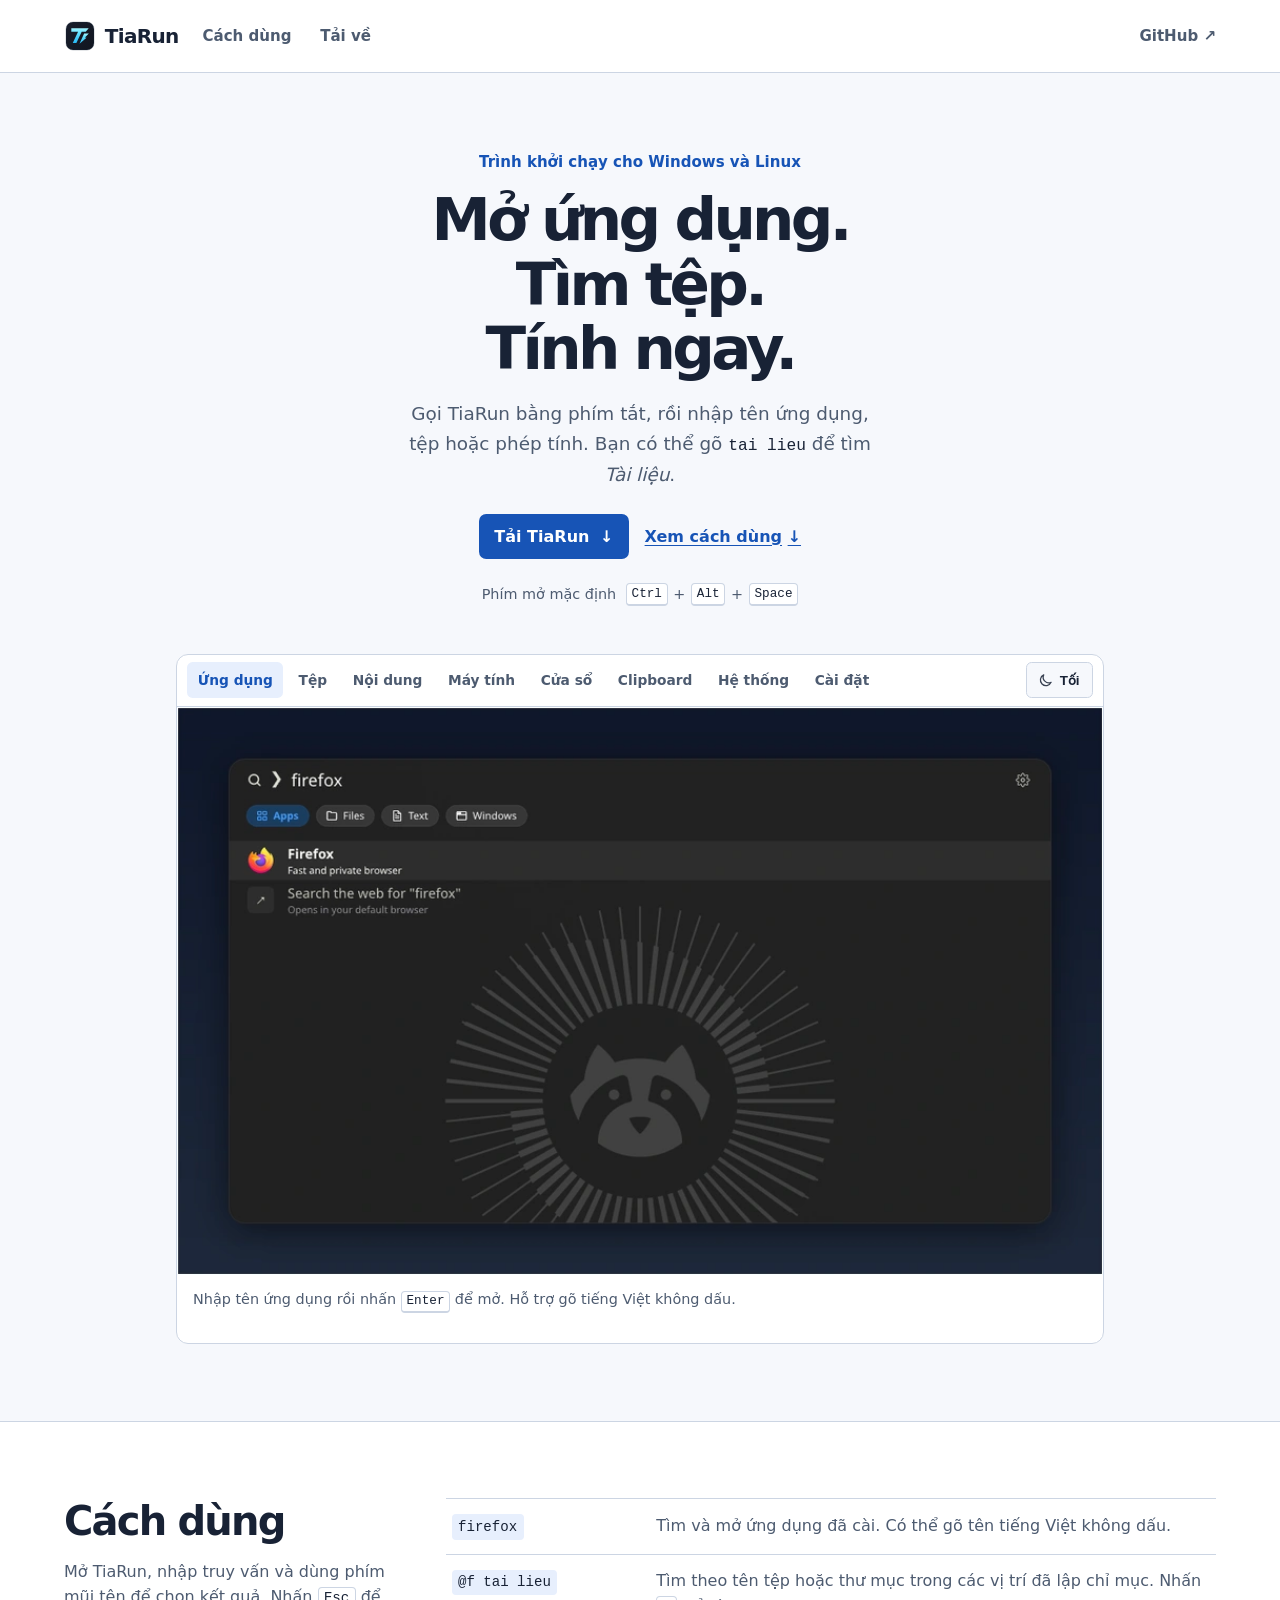
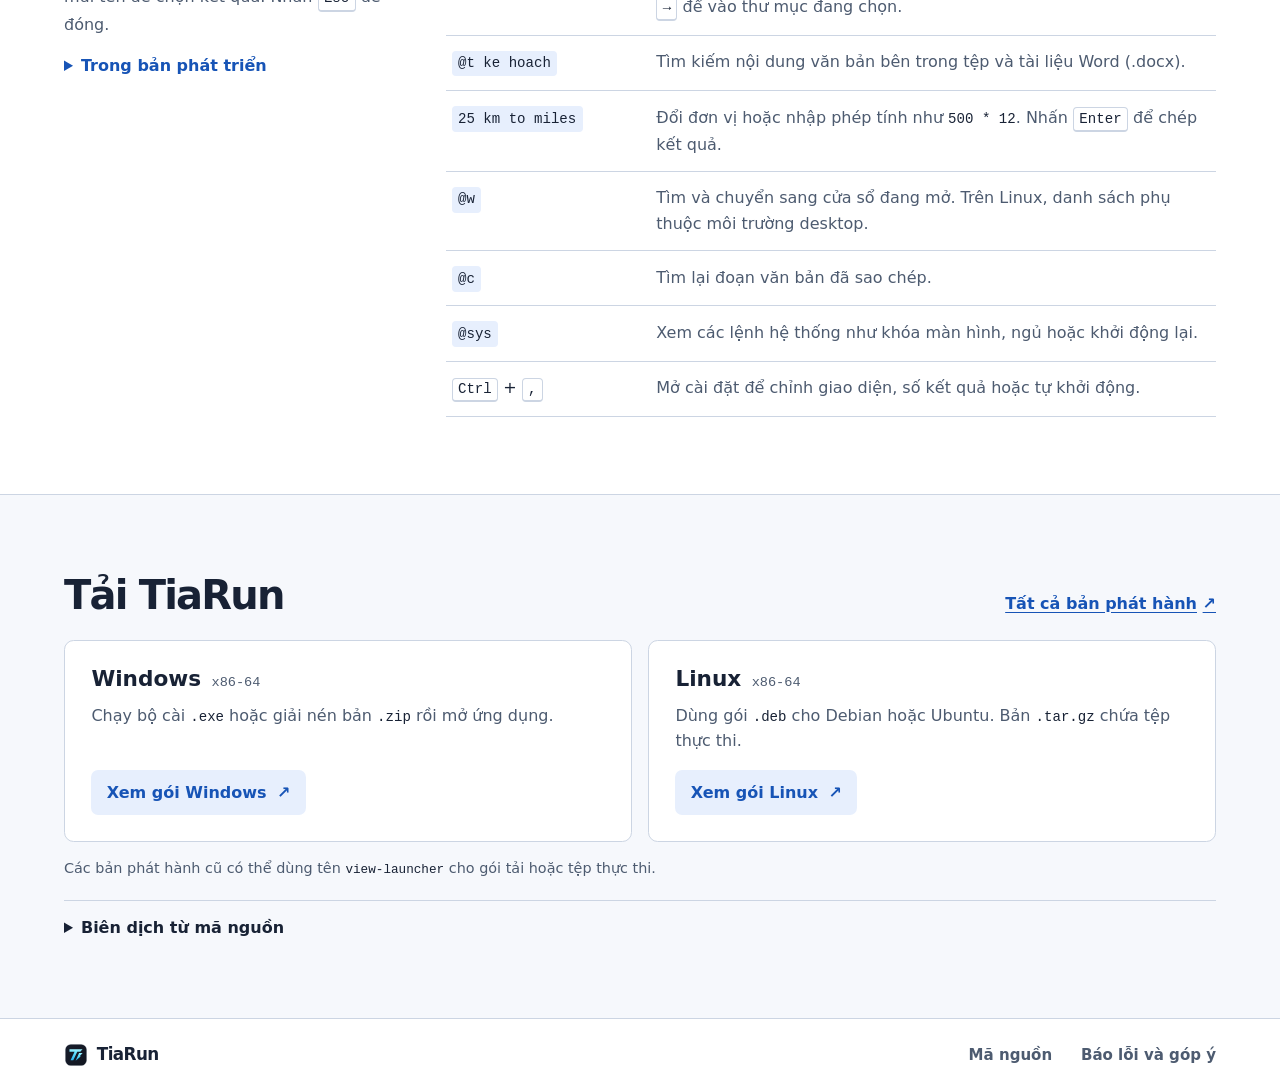
==== index.html @ d3d7af94 "style(website): center hero layout, render light screenshots on dark background, use svg theme icons" ====
<!doctype html>
<html lang="vi">
<head>
  <meta charset="utf-8">
  <meta name="viewport" content="width=device-width, initial-scale=1">
  <title>TiaRun — Trình khởi chạy cho Windows và Linux</title>
  <meta name="description" content="Mở ứng dụng, tìm tệp bằng tiếng Việt không dấu và tính toán ngay trên thanh tìm kiếm của TiaRun. Tải cho Windows hoặc Linux.">
  <meta name="theme-color" content="#f6f8fc" media="(prefers-color-scheme: light)">
  <meta name="theme-color" content="#101721" media="(prefers-color-scheme: dark)">
  <link rel="canonical" href="https://tiarun.vercel.app/">
  <meta property="og:type" content="website">
  <meta property="og:locale" content="vi_VN">
  <meta property="og:url" content="https://tiarun.vercel.app/">
  <meta property="og:title" content="TiaRun — Trình khởi chạy cho Windows và Linux">
  <meta property="og:description" content="Mở ứng dụng, tìm tệp và tính toán từ cùng một thanh tìm kiếm.">
  <meta property="og:image" content="https://tiarun.vercel.app/assets/og-image.png">
  <meta property="og:image:alt" content="Biểu trưng TiaRun">
  <link rel="icon" type="image/svg+xml" href="assets/favicon.svg">
  <link rel="stylesheet" href="style.css?v=1.0.7">
  <script src="app.js?v=1.0.7" defer></script>
</head>
<body id="top">
  <a class="skip-link" href="#main">Đến nội dung chính</a>
  <header class="site-header">
    <div class="container header-inner">
      <a class="brand" href="#top"><img src="assets/logo.svg" alt="" width="32" height="32">TiaRun</a>
      <nav aria-label="Điều hướng chính">
        <a href="#usage">Cách dùng</a>
        <a href="#download">Tải về</a>
      </nav>
      <a class="repo-link" href="https://github.com/hieunx1024/tiarun">GitHub <span aria-hidden="true">↗</span></a>
    </div>
  </header>

  <main id="main">
    <section class="hero container" aria-labelledby="headline">
      <div class="intro">
        <p class="platforms">Trình khởi chạy cho Windows và Linux</p>
        <h1 id="headline">Mở ứng dụng.<br>Tìm tệp.<br>Tính ngay.</h1>
        <p class="lede">Gọi TiaRun bằng phím tắt, rồi nhập tên ứng dụng, tệp hoặc phép tính. Bạn có thể gõ <code>tai lieu</code> để tìm <em>Tài liệu</em>.</p>
        <div class="hero-actions">
          <a class="button primary" href="#download">Tải TiaRun <span aria-hidden="true">↓</span></a>
          <a class="text-link" href="#usage">Xem cách dùng <span aria-hidden="true">↓</span></a>
        </div>
        <div class="shortcut">
          <span>Phím mở mặc định</span>
          <span class="keys"><kbd>Ctrl</kbd><span>+</span><kbd>Alt</kbd><span>+</span><kbd>Space</kbd></span>
        </div>
      </div>

      <fieldset class="gallery" id="gallery" data-theme="dark">
        <legend class="visually-hidden">Ảnh giao diện TiaRun</legend>
        <input class="visually-hidden" type="radio" name="example" id="example-apps" checked>
        <input class="visually-hidden" type="radio" name="example" id="example-files">
        <input class="visually-hidden" type="radio" name="example" id="example-text">
        <input class="visually-hidden" type="radio" name="example" id="example-calc">
        <input class="visually-hidden" type="radio" name="example" id="example-windows">
        <input class="visually-hidden" type="radio" name="example" id="example-clipboard">
        <input class="visually-hidden" type="radio" name="example" id="example-system">
        <input class="visually-hidden" type="radio" name="example" id="example-settings">
        <div class="gallery-controls">
          <div class="gallery-tabs">
            <label for="example-apps">Ứng dụng</label>
            <label for="example-files">Tệp</label>
            <label for="example-text">Nội dung</label>
            <label for="example-calc">Máy tính</label>
            <label for="example-windows">Cửa sổ</label>
            <label for="example-clipboard">Clipboard</label>
            <label for="example-system">Hệ thống</label>
            <label for="example-settings">Cài đặt</label>
          </div>
          <button type="button" class="theme-switch-btn" id="theme-switch-btn" title="Chuyển chế độ xem: Tối / Sáng" aria-label="Chuyển chế độ xem ảnh: Tối hoặc Sáng">
            <span class="theme-label-dark">
              <svg viewBox="0 0 20 20" width="14" height="14" fill="none" stroke="currentColor" stroke-width="1.8" stroke-linecap="round" stroke-linejoin="round" aria-hidden="true"><path d="M17.293 13.293A8 8 0 016.707 2.707a8.001 8.001 0 1010.586 10.586z"/></svg>
              <span>Tối</span>
            </span>
            <span class="theme-label-light">
              <svg viewBox="0 0 20 20" width="14" height="14" fill="none" stroke="currentColor" stroke-width="1.8" stroke-linecap="round" stroke-linejoin="round" aria-hidden="true"><circle cx="10" cy="10" r="3.5"/><path d="M10 2v2M10 16v2M2 10h2M16 10h2M4.34 4.34l1.42 1.42M14.24 14.24l1.42 1.42M4.34 15.66l1.42-1.42M14.24 5.76l1.42-1.42"/></svg>
              <span>Sáng</span>
            </span>
          </button>
        </div>
        <figure class="example apps">
          <img class="img-dark" src="assets/demo-apps-dark.webp?v=1.0.6" width="880" height="540" alt="TiaRun tìm kiếm ứng dụng (Dark Mode)">
          <img class="img-light" src="assets/demo-apps-light.webp?v=1.0.6" width="880" height="540" alt="TiaRun tìm kiếm ứng dụng (Light Mode)">
          <figcaption>Nhập tên ứng dụng rồi nhấn <kbd>Enter</kbd> để mở. Hỗ trợ gõ tiếng Việt không dấu.</figcaption>
        </figure>
        <figure class="example files">
          <img class="img-dark" src="assets/demo-files-dark.webp?v=1.0.6" width="880" height="540" alt="TiaRun tìm kiếm tệp và thư mục (Dark Mode)">
          <img class="img-light" src="assets/demo-files-light.webp?v=1.0.6" width="880" height="540" alt="TiaRun tìm kiếm tệp và thư mục (Light Mode)">
          <figcaption>Tìm kiếm tệp và thư mục bằng <code>@f</code> kèm bảng xem trước (preview) nội dung chi tiết bên phải.</figcaption>
        </figure>
        <figure class="example text">
          <img class="img-dark" src="assets/demo-text-dark.webp?v=1.0.6" width="880" height="540" alt="TiaRun tìm nội dung bên trong tệp (Dark Mode)">
          <img class="img-light" src="assets/demo-text-light.webp?v=1.0.6" width="880" height="540" alt="TiaRun tìm nội dung bên trong tệp (Light Mode)">
          <figcaption>Tìm kiếm chuỗi trực tiếp bên trong các tệp văn bản và tài liệu với tiền tố <code>@t</code>.</figcaption>
        </figure>
        <figure class="example calc">
          <img class="img-dark" src="assets/demo-calc-dark.webp?v=1.0.6" width="880" height="540" alt="TiaRun máy tính và quy đổi đơn vị (Dark Mode)">
          <img class="img-light" src="assets/demo-calc-light.webp?v=1.0.6" width="880" height="540" alt="TiaRun máy tính và quy đổi đơn vị (Light Mode)">
          <figcaption>Đổi đơn vị đo lường hoặc tính toán biểu thức (ví dụ <code>25 km to miles</code>, <code>500 * 12</code>). Nhấn <kbd>Enter</kbd> để chép kết quả.</figcaption>
        </figure>
        <figure class="example windows">
          <img class="img-dark" src="assets/demo-windows-dark.webp?v=1.0.6" width="880" height="540" alt="TiaRun chuyển cửa sổ (Dark Mode)">
          <img class="img-light" src="assets/demo-windows-light.webp?v=1.0.6" width="880" height="540" alt="TiaRun chuyển cửa sổ (Light Mode)">
          <figcaption>Dùng <code>@w</code> để tìm kiếm và chuyển đổi tức thì giữa các cửa sổ ứng dụng đang mở trên desktop.</figcaption>
        </figure>
        <figure class="example clipboard">
          <img class="img-dark" src="assets/demo-clipboard-dark.webp?v=1.0.6" width="880" height="540" alt="TiaRun lịch sử clipboard (Dark Mode)">
          <img class="img-light" src="assets/demo-clipboard-light.webp?v=1.0.6" width="880" height="540" alt="TiaRun lịch sử clipboard (Light Mode)">
          <figcaption>Dùng <code>@c</code> để duyệt lại lịch sử các đoạn văn bản đã sao chép và dán nhanh lại bất cứ lúc nào.</figcaption>
        </figure>
        <figure class="example system">
          <img class="img-dark" src="assets/demo-system-dark.webp?v=1.0.6" width="880" height="540" alt="TiaRun lệnh hệ thống (Dark Mode)">
          <img class="img-light" src="assets/demo-system-light.webp?v=1.0.6" width="880" height="540" alt="TiaRun lệnh hệ thống (Light Mode)">
          <figcaption>Dùng <code>@sys</code> để thao tác nhanh các lệnh hệ thống: Khóa màn hình, Ngủ (Sleep), Khởi động lại hoặc Tắt máy.</figcaption>
        </figure>
        <figure class="example settings">
          <img class="img-dark" src="assets/demo-settings-dark.webp?v=1.0.6" width="880" height="540" alt="TiaRun bảng cài đặt (Dark Mode)">
          <img class="img-light" src="assets/demo-settings-light.webp?v=1.0.6" width="880" height="540" alt="TiaRun bảng cài đặt (Light Mode)">
          <figcaption>Nhấn <kbd>Ctrl</kbd> + <kbd>,</kbd> để mở bảng tùy chỉnh: Kiểu dáng Liquid Glass/Classic, giao diện Sáng/Tối, độ trong suốt và tự khởi động.</figcaption>
        </figure>
      </fieldset>
    </section>

    <section class="section usage" id="usage">
      <div class="container section-grid">
        <div>
          <h2>Cách dùng</h2>
          <p>Mở TiaRun, nhập truy vấn và dùng phím mũi tên để chọn kết quả. Nhấn <kbd>Esc</kbd> để đóng.</p>
          <details class="development-note">
            <summary>Trong bản phát triển</summary>
            <p>Dùng <code>@t</code> để tìm chữ trong tệp văn bản và tài liệu <code>.docx</code>. Nhấn <kbd>Tab</kbd> để đổi chế độ tìm, hoặc <kbd>→</kbd> để vào thư mục đang chọn.</p>
          </details>
        </div>
        <dl class="commands">
          <div><dt><code>firefox</code></dt><dd>Tìm và mở ứng dụng đã cài. Có thể gõ tên tiếng Việt không dấu.</dd></div>
          <div><dt><code>@f tai lieu</code></dt><dd>Tìm theo tên tệp hoặc thư mục trong các vị trí đã lập chỉ mục. Nhấn <kbd>→</kbd> để vào thư mục đang chọn.</dd></div>
          <div><dt><code>@t ke hoach</code></dt><dd>Tìm kiếm nội dung văn bản bên trong tệp và tài liệu Word (.docx).</dd></div>
          <div><dt><code>25 km to miles</code></dt><dd>Đổi đơn vị hoặc nhập phép tính như <code>500 * 12</code>. Nhấn <kbd>Enter</kbd> để chép kết quả.</dd></div>
          <div><dt><code>@w</code></dt><dd>Tìm và chuyển sang cửa sổ đang mở. Trên Linux, danh sách phụ thuộc môi trường desktop.</dd></div>
          <div><dt><code>@c</code></dt><dd>Tìm lại đoạn văn bản đã sao chép.</dd></div>
          <div><dt><code>@sys</code></dt><dd>Xem các lệnh hệ thống như khóa màn hình, ngủ hoặc khởi động lại.</dd></div>
          <div><dt><kbd>Ctrl</kbd> + <kbd>,</kbd></dt><dd>Mở cài đặt để chỉnh giao diện, số kết quả hoặc tự khởi động.</dd></div>
        </dl>
      </div>
    </section>

    <section class="section" id="download">
      <div class="container">
        <div class="download-heading">
          <h2>Tải TiaRun</h2>
          <a class="text-link" href="https://github.com/hieunx1024/tiarun/releases">Tất cả bản phát hành <span aria-hidden="true">↗</span></a>
        </div>
        <div class="downloads">
          <article class="download-option">
            <h3>Windows <span>x86-64</span></h3>
            <p>Chạy bộ cài <code>.exe</code> hoặc giải nén bản <code>.zip</code> rồi mở ứng dụng.</p>
            <ul class="package-links">
              <li><a class="button secondary" data-package="exe" href="https://github.com/hieunx1024/tiarun/releases/latest">Xem gói Windows <span aria-hidden="true">↗</span></a></li>
              <li hidden><a class="text-link" data-package="zip" href="https://github.com/hieunx1024/tiarun/releases/latest">Tải bản portable (.zip) <span aria-hidden="true">↓</span></a></li>
            </ul>
          </article>
          <article class="download-option">
            <h3>Linux <span>x86-64</span></h3>
            <p>Dùng gói <code>.deb</code> cho Debian hoặc Ubuntu. Bản <code>.tar.gz</code> chứa tệp thực thi.</p>
            <ul class="package-links">
              <li><a class="button secondary" data-package="deb" href="https://github.com/hieunx1024/tiarun/releases/latest">Xem gói Linux <span aria-hidden="true">↗</span></a></li>
              <li hidden><a class="text-link" data-package="tar" href="https://github.com/hieunx1024/tiarun/releases/latest">Tải bản nén (.tar.gz) <span aria-hidden="true">↓</span></a></li>
            </ul>
          </article>
        </div>
        <p class="install-note">Các bản phát hành cũ có thể dùng tên <code>view-launcher</code> cho gói tải hoặc tệp thực thi.</p>
        <details class="build-guide">
          <summary>Biên dịch từ mã nguồn</summary>
          <p>Cần Rust, Cargo và các thư viện hệ thống theo hướng dẫn của dự án. Chạy <code>cargo build --release</code> trong thư mục mã nguồn đã tải.</p>
          <a class="text-link" href="https://github.com/hieunx1024/tiarun#installation">Xem hướng dẫn cài đặt <span aria-hidden="true">↗</span></a>
        </details>
      </div>
    </section>
  </main>

  <footer class="site-footer">
    <div class="container footer-inner">
      <div class="brand"><img src="assets/logo.svg" alt="" width="24" height="24">TiaRun</div>
      <nav aria-label="Liên kết dự án">
        <a href="https://github.com/hieunx1024/tiarun">Mã nguồn</a>
        <a href="https://github.com/hieunx1024/tiarun/issues">Báo lỗi và góp ý</a>
      </nav>
    </div>
  </footer>
</body>
</html>
---- style.css ----
:root {
  color-scheme: light dark;
  --page: #f6f8fc;
  --surface: #ffffff;
  --ink: #182235;
  --muted: #4d5b70;
  --line: #ccd5e3;
  --blue: #1754b6;
  --button: #1754b6;
  --button-hover: #123f88;
  --tint: #e7effd;
  --stage: #182537;
  font: 100%/1.6 system-ui, sans-serif;
  scroll-padding-top: 1rem;
}

@media (prefers-color-scheme: dark) {
  :root {
    --page: #101721;
    --surface: #171f2b;
    --ink: #eff4ff;
    --muted: #b1bfd3;
    --line: #3b4b64;
    --blue: #a3c6ff;
    --button: #215ab7;
    --button-hover: #2663c6;
    --tint: #223858;
  }
}

*, *::before, *::after { box-sizing: border-box; }
body { margin: 0; background: var(--page); color: var(--ink); }
a { color: var(--blue); text-underline-offset: .2em; }
a:hover { text-decoration-thickness: .14em; }
:focus-visible { outline: 2px solid var(--blue); outline-offset: 4px; }
img { display: block; max-width: 100%; height: auto; }
h1, h2, h3, p, figure, dl, dd { margin: 0; }
h1, h2, h3 { line-height: 1.15; }
h2 { font-size: clamp(1.8rem, 4vw, 2.5rem); letter-spacing: -.045em; }
p, dd { color: var(--muted); }
code, kbd { font-family: ui-monospace, monospace; font-size: .88em; color: var(--ink); }
kbd {
  display: inline-block;
  padding: .05em .38em;
  border: 1px solid var(--line);
  border-bottom-width: 2px;
  border-radius: 4px;
  background: var(--surface);
  line-height: 1.45;
}

.container { width: min(100% - 3rem, 72rem); margin-inline: auto; }
.visually-hidden, .skip-link:not(:focus) {
  position: absolute;
  width: 1px;
  height: 1px;
  padding: 0;
  overflow: hidden;
  clip-path: inset(50%);
  white-space: nowrap;
}
.skip-link { position: absolute; z-index: 1; top: .5rem; left: .5rem; padding: .5rem; background: var(--surface); }

.site-header, .site-footer { background: var(--surface); }
.site-header { border-bottom: 1px solid var(--line); }
.header-inner, .footer-inner { display: flex; align-items: center; gap: 1.5rem; min-height: 4.5rem; }
.brand {
  display: inline-flex;
  align-items: center;
  gap: .55rem;
  color: var(--ink);
  font-size: 1.25rem;
  font-weight: 750;
  letter-spacing: -.035em;
  text-decoration: none;
}
nav { display: flex; align-items: center; gap: clamp(.8rem, 3vw, 1.8rem); }
nav a, .repo-link { color: var(--muted); font-size: .94rem; font-weight: 600; text-decoration: none; }
nav a:hover, .repo-link:hover { color: var(--ink); text-decoration: underline; }
.repo-link { margin-left: auto; }

.hero {
  display: flex;
  flex-direction: column;
  align-items: center;
  gap: clamp(2rem, 4vw, 3rem);
  padding-block: clamp(3rem, 6vw, 5rem);
}
.intro {
  display: flex;
  flex-direction: column;
  align-items: center;
  text-align: center;
  max-width: 48rem;
}
.platforms { color: var(--blue); font-size: .94rem; font-weight: 700; margin-bottom: .9rem; }
h1 { font-size: clamp(2.4rem, 4.65vw, 4.25rem); line-height: 1.08; letter-spacing: -.062em; }
.lede { max-width: 42ch; font-size: clamp(1rem, 1.6vw, 1.15rem); margin-top: 1.15rem; }
.hero-actions, .shortcut, .keys { display: flex; align-items: center; justify-content: center; flex-wrap: wrap; }
.hero-actions { gap: 1rem; margin-top: 1.55rem; }
.button {
  display: inline-flex;
  align-items: center;
  gap: .65rem;
  min-height: 2.75rem;
  padding: .55rem .9rem;
  border: 1px solid transparent;
  border-radius: .45rem;
  font-weight: 700;
  text-decoration: none;
}
.primary { background: var(--button); color: white; }
.primary:hover { background: var(--button-hover); }
.secondary { background: var(--tint); color: var(--blue); }
.secondary:hover { border-color: var(--blue); }
.text-link { display: inline-flex; align-items: center; gap: .35rem; font-weight: 650; }
.shortcut { gap: .6rem; margin-top: 1.5rem; color: var(--muted); font-size: .9rem; }
.keys { gap: .35rem; }

.gallery {
  width: 100%;
  max-width: 58rem;
  margin-inline: auto;
  min-width: 0;
  margin: 0;
  padding: 0;
  overflow: hidden;
  border: 1px solid var(--line);
  border-radius: .75rem;
  background: var(--surface);
}
.gallery-controls {
  display: flex;
  flex-wrap: wrap;
  align-items: center;
  justify-content: space-between;
  gap: .4rem;
  padding: .45rem .65rem;
  border-bottom: 1px solid var(--line);
}
.gallery-tabs {
  display: flex;
  flex-wrap: wrap;
  align-items: center;
  gap: .3rem;
}
.gallery-tabs label {
  display: flex;
  align-items: center;
  min-height: 2.25rem;
  padding-inline: .65rem;
  border-radius: .35rem;
  color: var(--muted);
  cursor: pointer;
  font-size: .86rem;
  font-weight: 650;
  transition: all 0.15s ease;
}
.gallery-tabs label:hover { color: var(--ink); background: var(--page); }
#example-apps:checked ~ .gallery-controls [for="example-apps"],
#example-files:checked ~ .gallery-controls [for="example-files"],
#example-text:checked ~ .gallery-controls [for="example-text"],
#example-calc:checked ~ .gallery-controls [for="example-calc"],
#example-windows:checked ~ .gallery-controls [for="example-windows"],
#example-clipboard:checked ~ .gallery-controls [for="example-clipboard"],
#example-system:checked ~ .gallery-controls [for="example-system"],
#example-settings:checked ~ .gallery-controls [for="example-settings"] {
  color: var(--blue);
  background: var(--tint);
}
#example-apps:focus-visible ~ .gallery-controls [for="example-apps"],
#example-files:focus-visible ~ .gallery-controls [for="example-files"],
#example-text:focus-visible ~ .gallery-controls [for="example-text"],
#example-calc:focus-visible ~ .gallery-controls [for="example-calc"],
#example-windows:focus-visible ~ .gallery-controls [for="example-windows"],
#example-clipboard:focus-visible ~ .gallery-controls [for="example-clipboard"],
#example-system:focus-visible ~ .gallery-controls [for="example-system"],
#example-settings:focus-visible ~ .gallery-controls [for="example-settings"] {
  outline: 2px solid var(--blue);
  outline-offset: 1px;
}

.theme-switch-btn {
  display: inline-flex;
  align-items: center;
  justify-content: center;
  min-height: 2.25rem;
  padding: .35rem .75rem;
  margin-left: auto;
  border: 1px solid var(--line);
  border-radius: .35rem;
  background: var(--page);
  color: var(--ink);
  cursor: pointer;
  font-size: .84rem;
  font-weight: 650;
  transition: all 0.15s ease;
}
.theme-switch-btn:hover {
  border-color: var(--blue);
  background: var(--tint);
  color: var(--blue);
}
.theme-label-dark, .theme-label-light {
  display: inline-flex;
  align-items: center;
  gap: .42rem;
}
.theme-label-dark svg, .theme-label-light svg {
  flex-shrink: 0;
  opacity: .85;
}
.theme-switch-btn:hover svg {
  opacity: 1;
}

.example { display: none; }
#example-apps:checked ~ .apps,
#example-files:checked ~ .files,
#example-text:checked ~ .text,
#example-calc:checked ~ .calc,
#example-windows:checked ~ .windows,
#example-clipboard:checked ~ .clipboard,
#example-system:checked ~ .system,
#example-settings:checked ~ .settings {
  display: block;
}

.example img { width: 100%; aspect-ratio: 880 / 540; background: var(--stage); display: block; }
.example figcaption { min-height: 4.25rem; padding: .85rem 1rem; font-size: .9rem; color: var(--muted); }

.gallery[data-theme="dark"] .img-light { display: none !important; }
.gallery[data-theme="dark"] .img-dark { display: block !important; }
.gallery[data-theme="light"] .img-dark { display: none !important; }
.gallery[data-theme="light"] .img-light { display: block !important; }

.gallery[data-theme="dark"] .theme-label-dark { display: inline-flex; }
.gallery[data-theme="dark"] .theme-label-light { display: none; }
.gallery[data-theme="light"] .theme-label-dark { display: none; }
.gallery[data-theme="light"] .theme-label-light { display: inline-flex; }

.section { padding-block: clamp(2.75rem, 6vw, 5rem); }
.usage { background: var(--surface); border-block: 1px solid var(--line); }
.section-grid { display: grid; grid-template-columns: minmax(0, 1fr) minmax(0, 2.2fr); gap: 2rem; }
.section-grid p { max-width: 34ch; margin-top: .9rem; }
.development-note { margin-top: 1rem; }
.development-note summary { width: fit-content; color: var(--blue); cursor: pointer; font-weight: 650; }
.development-note p { font-size: .95rem; }
.commands { border-top: 1px solid var(--line); }
.commands div {
  display: grid;
  grid-template-columns: minmax(8.6rem, 1fr) minmax(0, 3fr);
  gap: .35rem 1.25rem;
  align-items: baseline;
  padding: .85rem .35rem;
  border-bottom: 1px solid var(--line);
}
dt code { display: inline-block; padding: .1rem .4rem; border-radius: .25rem; background: var(--tint); }

.download-heading, .footer-inner { display: flex; flex-wrap: wrap; align-items: baseline; justify-content: space-between; gap: .75rem 1.5rem; }
.downloads { display: grid; grid-template-columns: 1fr 1fr; gap: 1rem; margin-top: 1.4rem; }
.download-option { display: flex; flex-direction: column; padding: clamp(1rem, 4vw, 1.65rem); background: var(--surface); border: 1px solid var(--line); border-radius: .6rem; }
.download-option h3 { display: flex; align-items: baseline; flex-wrap: wrap; gap: .65rem; font-size: 1.35rem; }
.download-option h3 span { color: var(--muted); font: .85rem ui-monospace, monospace; }
.download-option p { margin-block: .65rem 1rem; }
.package-links { display: flex; flex-wrap: wrap; align-items: center; gap: .6rem 1rem; list-style: none; margin: auto 0 0; padding: 0; }
.install-note { margin-top: .9rem; font-size: .9rem; }
.build-guide { margin-top: 1.25rem; border-top: 1px solid var(--line); padding-top: .9rem; }
.build-guide summary { width: fit-content; font-weight: 650; cursor: pointer; }
.build-guide p { margin-block: .6rem; }

.site-footer { border-top: 1px solid var(--line); }
.footer-inner { align-items: center; padding-block: .85rem; }
.footer-inner .brand { font-size: 1.05rem; }

@media (max-width: 54rem) {
  .gallery { max-width: 100%; }
  h1 { font-size: clamp(2.4rem, 7.5vw, 4rem); }
}

@media (max-width: 38rem) {
  .container { width: calc(100% - 2rem); }
  .header-inner { gap: .75rem; min-height: 3.9rem; }
  .brand { font-size: 1.1rem; gap: .35rem; }
  .brand img { width: 1.55rem; }
  nav a, .repo-link { font-size: .85rem; }
  .section-grid, .downloads { grid-template-columns: 1fr; }
  .section-grid { gap: 1.25rem; }
}

@media (max-width: 24rem) {
  .commands div { grid-template-columns: 1fr; }
  .header-inner { gap: .5rem; }
  .header-inner nav { gap: .55rem; }
}

@media (max-width: 19rem) {
  .header-inner { flex-wrap: wrap; padding-block: .6rem; }
}
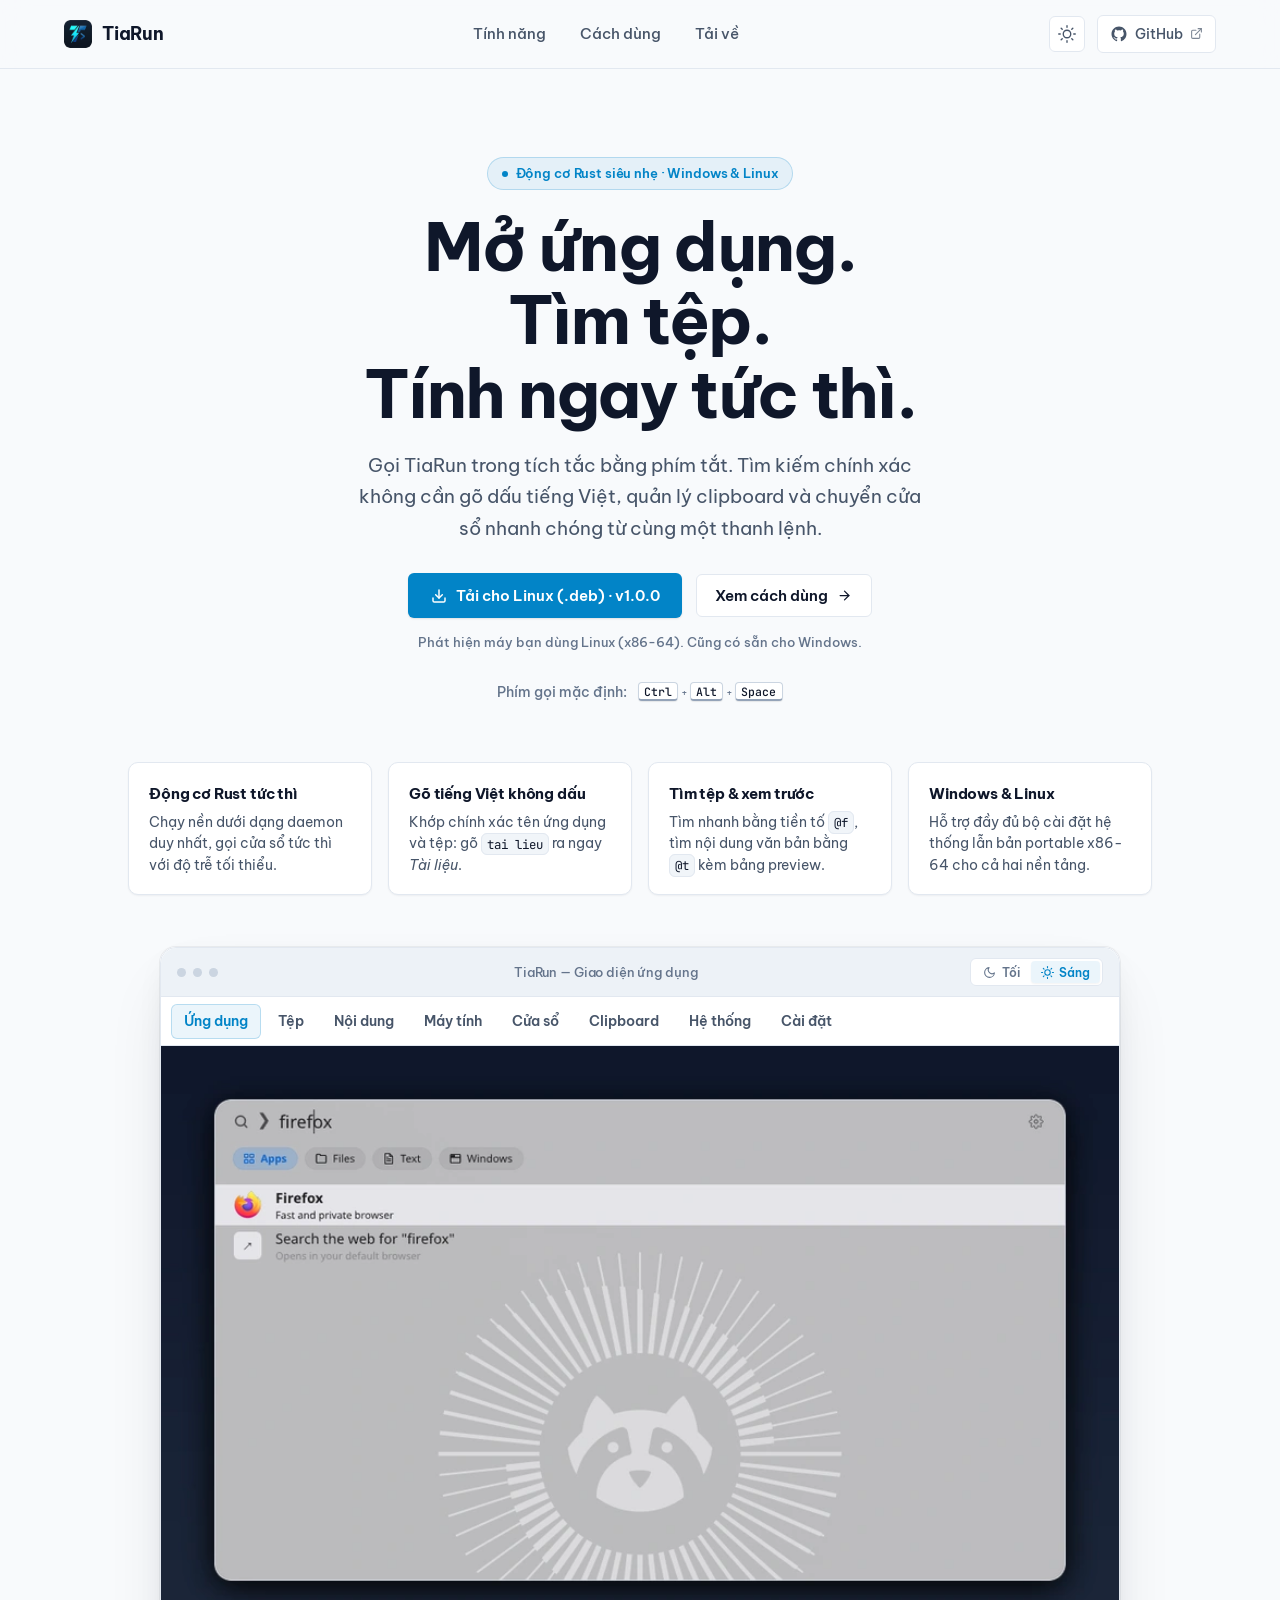
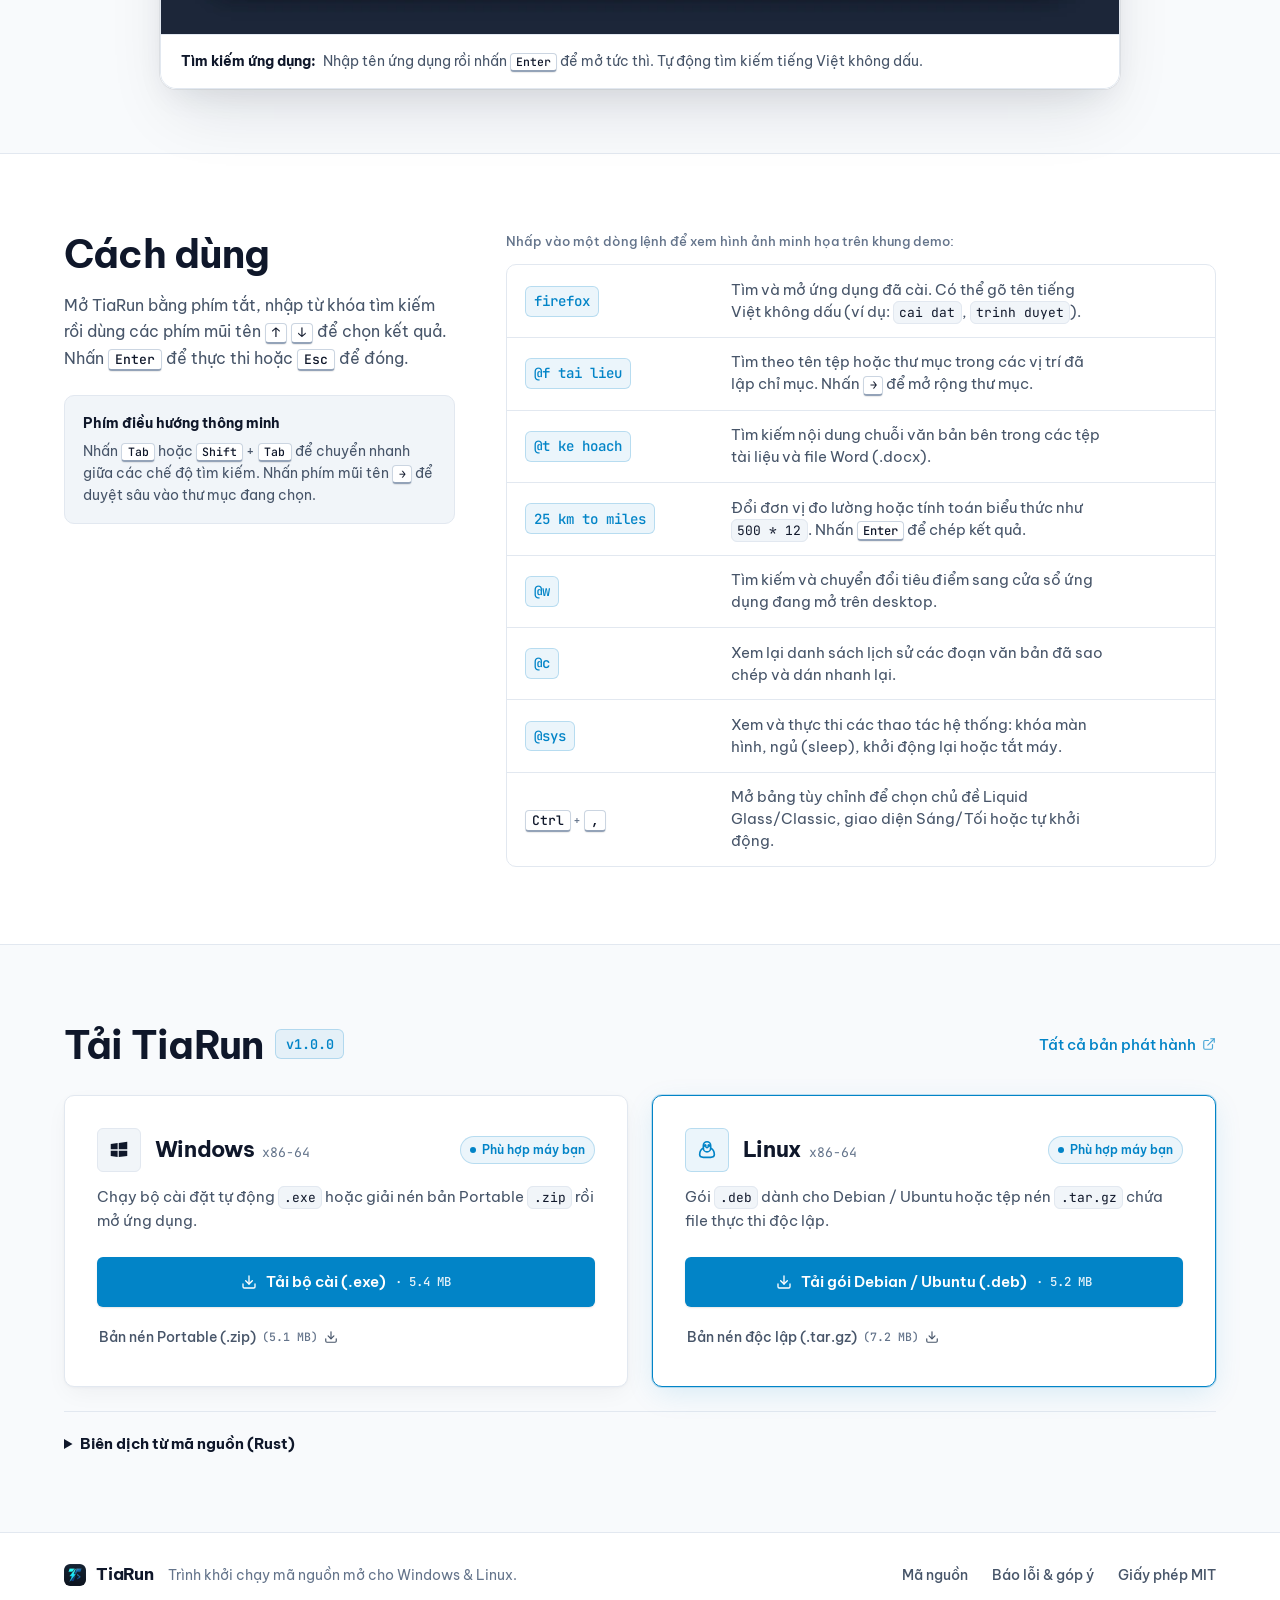
==== commit 191419da: "feat(assets): update branding assets and enhance website landing page" ====
--- a/index.html
+++ b/index.html
@@ -1,180 +1,463 @@
 <!doctype html>
-<html lang="vi">
+<html lang="vi" data-theme="dark">
 <head>
   <meta charset="utf-8">
   <meta name="viewport" content="width=device-width, initial-scale=1">
-  <title>TiaRun — Trình khởi chạy cho Windows và Linux</title>
-  <meta name="description" content="Mở ứng dụng, tìm tệp bằng tiếng Việt không dấu và tính toán ngay trên thanh tìm kiếm của TiaRun. Tải cho Windows hoặc Linux.">
-  <meta name="theme-color" content="#f6f8fc" media="(prefers-color-scheme: light)">
-  <meta name="theme-color" content="#101721" media="(prefers-color-scheme: dark)">
+  <title>TiaRun — Trình khởi chạy ứng dụng cho Windows và Linux</title>
+  <meta name="description" content="Trình khởi chạy nhanh, nhẹ viết bằng Rust cho Windows và Linux. Tìm ứng dụng, tìm tệp gõ tiếng Việt không dấu, xem trước nội dung và tính toán tức thì.">
+  <meta name="theme-color" content="#0d1117" media="(prefers-color-scheme: dark)">
+  <meta name="theme-color" content="#f8fafc" media="(prefers-color-scheme: light)">
   <link rel="canonical" href="https://tiarun.vercel.app/">
+
+  <!-- Open Graph / Facebook -->
   <meta property="og:type" content="website">
   <meta property="og:locale" content="vi_VN">
   <meta property="og:url" content="https://tiarun.vercel.app/">
   <meta property="og:title" content="TiaRun — Trình khởi chạy cho Windows và Linux">
-  <meta property="og:description" content="Mở ứng dụng, tìm tệp và tính toán từ cùng một thanh tìm kiếm.">
+  <meta property="og:description" content="Mở ứng dụng, tìm tệp gõ tiếng Việt không dấu, tính toán tức thì. Động cơ Rust nhẹ và mở tức thì.">
   <meta property="og:image" content="https://tiarun.vercel.app/assets/og-image.png">
   <meta property="og:image:alt" content="Biểu trưng TiaRun">
+
+  <!-- Favicon -->
   <link rel="icon" type="image/svg+xml" href="assets/favicon.svg">
-  <link rel="stylesheet" href="style.css?v=1.0.7">
-  <script src="app.js?v=1.0.7" defer></script>
+  <link rel="alternate icon" href="assets/favicon.ico">
+
+  <!-- Typography: Be Vietnam Pro (tối ưu tiếng Việt sắc nét) + JetBrains Mono -->
+  <link rel="preconnect" href="https://fonts.googleapis.com">
+  <link rel="preconnect" href="https://fonts.gstatic.com" crossorigin>
+  <link href="https://fonts.googleapis.com/css2?family=Be+Vietnam+Pro:wght@400;500;600;700&family=JetBrains+Mono:wght@400;500;600&display=swap" rel="stylesheet">
+
+  <link rel="stylesheet" href="style.css?v=1.1.0">
+  <script src="app.js?v=1.1.0" defer></script>
 </head>
 <body id="top">
   <a class="skip-link" href="#main">Đến nội dung chính</a>
+
   <header class="site-header">
     <div class="container header-inner">
-      <a class="brand" href="#top"><img src="assets/logo.svg" alt="" width="32" height="32">TiaRun</a>
-      <nav aria-label="Điều hướng chính">
-        <a href="#usage">Cách dùng</a>
-        <a href="#download">Tải về</a>
+      <a class="brand" href="#top" aria-label="TiaRun trang chủ">
+        <img src="assets/logo.svg" alt="" width="28" height="28" class="brand-logo">
+        <span class="brand-name">TiaRun</span>
+      </a>
+
+      <nav class="site-nav" aria-label="Điều hướng chính">
+        <a href="#gallery" class="nav-link">Tính năng</a>
+        <a href="#usage" class="nav-link">Cách dùng</a>
+        <a href="#download" class="nav-link">Tải về</a>
       </nav>
-      <a class="repo-link" href="https://github.com/hieunx1024/tiarun">GitHub <span aria-hidden="true">↗</span></a>
+
+      <div class="header-actions">
+        <button type="button" class="theme-toggle-btn" id="theme-toggle-btn" aria-label="Chuyển chế độ Sáng / Tối toàn trang" title="Chuyển chế độ Sáng / Tối">
+          <svg class="icon-moon" width="18" height="18" viewBox="0 0 24 24" fill="none" stroke="currentColor" stroke-width="1.8" stroke-linecap="round" stroke-linejoin="round" aria-hidden="true">
+            <path d="M21 12.79A9 9 0 1 1 11.21 3 7 7 0 0 0 21 12.79z"/>
+          </svg>
+          <svg class="icon-sun" width="18" height="18" viewBox="0 0 24 24" fill="none" stroke="currentColor" stroke-width="1.8" stroke-linecap="round" stroke-linejoin="round" aria-hidden="true">
+            <circle cx="12" cy="12" r="5"/>
+            <line x1="12" y1="1" x2="12" y2="3"/>
+            <line x1="12" y1="21" x2="12" y2="23"/>
+            <line x1="4.22" y1="4.22" x2="5.64" y2="5.64"/>
+            <line x1="18.36" y1="18.36" x2="19.78" y2="19.78"/>
+            <line x1="1" y1="12" x2="3" y2="12"/>
+            <line x1="21" y1="12" x2="23" y2="12"/>
+            <line x1="4.22" y1="19.78" x2="5.64" y2="18.36"/>
+            <line x1="18.36" y1="5.64" x2="19.78" y2="4.22"/>
+          </svg>
+        </button>
+
+        <a class="repo-link" href="https://github.com/hieunx1024/tiarun" target="_blank" rel="noopener noreferrer" aria-label="Kho mã nguồn TiaRun trên GitHub">
+          <svg width="18" height="18" viewBox="0 0 24 24" fill="currentColor" aria-hidden="true">
+            <path fill-rule="evenodd" clip-rule="evenodd" d="M12 2C6.477 2 2 6.484 2 12.017c0 4.425 2.865 8.18 6.839 9.504.5.092.682-.217.682-.483 0-.237-.008-.868-.013-1.703-2.782.605-3.369-1.343-3.369-1.343-.454-1.158-1.11-1.466-1.11-1.466-.908-.62.069-.608.069-.608 1.003.07 1.53 1.032 1.53 1.032.892 1.53 2.341 1.088 2.91.832.092-.647.35-1.088.636-1.338-2.22-.253-4.555-1.113-4.555-4.951 0-1.093.39-1.988 1.029-2.688-.103-.253-.446-1.272.098-2.65 0 0 .84-.27 2.75 1.026A9.564 9.564 0 0112 6.844c.85.004 1.705.115 2.504.337 1.909-1.296 2.747-1.027 2.747-1.027.546 1.379.202 2.398.1 2.651.64.7 1.028 1.595 1.028 2.688 0 3.848-2.339 4.695-4.566 4.943.359.309.678.92.678 1.855 0 1.338-.012 2.419-.012 2.747 0 .268.18.58.688.482A10.019 10.019 0 0022 12.017C22 6.484 17.522 2 12 2z"/>
+          </svg>
+          <span class="repo-text">GitHub</span>
+          <svg class="external-icon" width="13" height="13" viewBox="0 0 24 24" fill="none" stroke="currentColor" stroke-width="2" stroke-linecap="round" stroke-linejoin="round" aria-hidden="true"><path d="M18 13v6a2 2 0 0 1-2 2H5a2 2 0 0 1-2-2V8a2 2 0 0 1 2-2h6"/><polyline points="15 3 21 3 21 9"/><line x1="10" y1="14" x2="21" y2="3"/></svg>
+        </a>
+      </div>
     </div>
   </header>
 
   <main id="main">
+    <!-- Hero Section -->
     <section class="hero container" aria-labelledby="headline">
       <div class="intro">
-        <p class="platforms">Trình khởi chạy cho Windows và Linux</p>
-        <h1 id="headline">Mở ứng dụng.<br>Tìm tệp.<br>Tính ngay.</h1>
-        <p class="lede">Gọi TiaRun bằng phím tắt, rồi nhập tên ứng dụng, tệp hoặc phép tính. Bạn có thể gõ <code>tai lieu</code> để tìm <em>Tài liệu</em>.</p>
+        <div class="badge-pill">
+          <span class="badge-dot" aria-hidden="true"></span>
+          <span>Động cơ Rust siêu nhẹ · Windows & Linux</span>
+        </div>
+        <h1 id="headline">Mở ứng dụng.<br>Tìm tệp.<br>Tính ngay tức thì.</h1>
+        <p class="lede">
+          Gọi TiaRun trong tích tắc bằng phím tắt. Tìm kiếm chính xác không cần gõ dấu tiếng Việt, quản lý clipboard và chuyển cửa sổ nhanh chóng từ cùng một thanh lệnh.
+        </p>
         <div class="hero-actions">
-          <a class="button primary" href="#download">Tải TiaRun <span aria-hidden="true">↓</span></a>
-          <a class="text-link" href="#usage">Xem cách dùng <span aria-hidden="true">↓</span></a>
-        </div>
-        <div class="shortcut">
-          <span>Phím mở mặc định</span>
-          <span class="keys"><kbd>Ctrl</kbd><span>+</span><kbd>Alt</kbd><span>+</span><kbd>Space</kbd></span>
-        </div>
-      </div>
-
-      <fieldset class="gallery" id="gallery" data-theme="dark">
-        <legend class="visually-hidden">Ảnh giao diện TiaRun</legend>
-        <input class="visually-hidden" type="radio" name="example" id="example-apps" checked>
-        <input class="visually-hidden" type="radio" name="example" id="example-files">
-        <input class="visually-hidden" type="radio" name="example" id="example-text">
-        <input class="visually-hidden" type="radio" name="example" id="example-calc">
-        <input class="visually-hidden" type="radio" name="example" id="example-windows">
-        <input class="visually-hidden" type="radio" name="example" id="example-clipboard">
-        <input class="visually-hidden" type="radio" name="example" id="example-system">
-        <input class="visually-hidden" type="radio" name="example" id="example-settings">
-        <div class="gallery-controls">
-          <div class="gallery-tabs">
-            <label for="example-apps">Ứng dụng</label>
-            <label for="example-files">Tệp</label>
-            <label for="example-text">Nội dung</label>
-            <label for="example-calc">Máy tính</label>
-            <label for="example-windows">Cửa sổ</label>
-            <label for="example-clipboard">Clipboard</label>
-            <label for="example-system">Hệ thống</label>
-            <label for="example-settings">Cài đặt</label>
-          </div>
-          <button type="button" class="theme-switch-btn" id="theme-switch-btn" title="Chuyển chế độ xem: Tối / Sáng" aria-label="Chuyển chế độ xem ảnh: Tối hoặc Sáng">
-            <span class="theme-label-dark">
-              <svg viewBox="0 0 20 20" width="14" height="14" fill="none" stroke="currentColor" stroke-width="1.8" stroke-linecap="round" stroke-linejoin="round" aria-hidden="true"><path d="M17.293 13.293A8 8 0 016.707 2.707a8.001 8.001 0 1010.586 10.586z"/></svg>
+          <a class="button primary hero-download-btn" href="#download">
+            <svg width="16" height="16" viewBox="0 0 24 24" fill="none" stroke="currentColor" stroke-width="2.2" stroke-linecap="round" stroke-linejoin="round" aria-hidden="true"><path d="M21 15v4a2 2 0 0 1-2 2H5a2 2 0 0 1-2-2v-4"/><polyline points="7 10 12 15 17 10"/><line x1="12" y1="15" x2="12" y2="3"/></svg>
+            <span class="hero-download-text">Tải TiaRun v1.0.0</span>
+          </a>
+          <a class="button secondary" href="#usage">
+            <span>Xem cách dùng</span>
+            <svg width="15" height="15" viewBox="0 0 24 24" fill="none" stroke="currentColor" stroke-width="2" stroke-linecap="round" stroke-linejoin="round" aria-hidden="true"><line x1="5" y1="12" x2="19" y2="12"/><polyline points="12 5 19 12 12 19"/></svg>
+          </a>
+        </div>
+        <p class="hero-os-hint" id="hero-os-hint" hidden></p>
+        <div class="shortcut-banner">
+          <span class="shortcut-label">Phím gọi mặc định:</span>
+          <span class="keys">
+            <kbd>Ctrl</kbd><span class="key-sep">+</span><kbd>Alt</kbd><span class="key-sep">+</span><kbd>Space</kbd>
+          </span>
+        </div>
+      </div>
+
+      <!-- Feature highlights strip: 4 core points -->
+      <div class="highlights-grid" aria-label="Đặc điểm cốt lõi">
+        <div class="highlight-item">
+          <div class="highlight-title">Động cơ Rust tức thì</div>
+          <p class="highlight-desc">Chạy nền dưới dạng daemon duy nhất, gọi cửa sổ tức thì với độ trễ tối thiểu.</p>
+        </div>
+        <div class="highlight-item">
+          <div class="highlight-title">Gõ tiếng Việt không dấu</div>
+          <p class="highlight-desc">Khớp chính xác tên ứng dụng và tệp: gõ <code>tai lieu</code> ra ngay <em>Tài liệu</em>.</p>
+        </div>
+        <div class="highlight-item">
+          <div class="highlight-title">Tìm tệp & xem trước</div>
+          <p class="highlight-desc">Tìm nhanh bằng tiền tố <code>@f</code>, tìm nội dung văn bản bằng <code>@t</code> kèm bảng preview.</p>
+        </div>
+        <div class="highlight-item">
+          <div class="highlight-title">Windows & Linux</div>
+          <p class="highlight-desc">Hỗ trợ đầy đủ bộ cài đặt hệ thống lẫn bản portable x86-64 cho cả hai nền tảng.</p>
+        </div>
+      </div>
+
+      <!-- Interactive Gallery Section -->
+      <fieldset class="gallery" id="gallery" data-gallery-theme="dark">
+        <legend class="visually-hidden">Ảnh giao diện thực tế của TiaRun</legend>
+
+        <!-- Hidden Radio Inputs for Tab State (progressive enhancement) -->
+        <input class="visually-hidden tab-radio" type="radio" name="example" id="example-apps" checked>
+        <input class="visually-hidden tab-radio" type="radio" name="example" id="example-files">
+        <input class="visually-hidden tab-radio" type="radio" name="example" id="example-text">
+        <input class="visually-hidden tab-radio" type="radio" name="example" id="example-calc">
+        <input class="visually-hidden tab-radio" type="radio" name="example" id="example-windows">
+        <input class="visually-hidden tab-radio" type="radio" name="example" id="example-clipboard">
+        <input class="visually-hidden tab-radio" type="radio" name="example" id="example-system">
+        <input class="visually-hidden tab-radio" type="radio" name="example" id="example-settings">
+
+        <!-- Window Mockup Frame Header -->
+        <div class="gallery-window-header">
+          <div class="window-decorations" aria-hidden="true">
+            <span class="window-dot dot-close"></span>
+            <span class="window-dot dot-min"></span>
+            <span class="window-dot dot-max"></span>
+          </div>
+
+          <div class="window-title-bar">
+            <span class="window-title-text">TiaRun — Giao diện ứng dụng</span>
+          </div>
+
+          <!-- Segmented Control for Gallery Theme (Tối | Sáng) -->
+          <div class="segmented-control" role="group" aria-label="Chọn chế độ màu xem trước">
+            <button type="button" class="segment-btn active" data-theme-target="dark" id="btn-theme-dark" aria-pressed="true">
+              <svg width="13" height="13" viewBox="0 0 24 24" fill="none" stroke="currentColor" stroke-width="2" stroke-linecap="round" stroke-linejoin="round" aria-hidden="true"><path d="M21 12.79A9 9 0 1 1 11.21 3 7 7 0 0 0 21 12.79z"/></svg>
               <span>Tối</span>
-            </span>
-            <span class="theme-label-light">
-              <svg viewBox="0 0 20 20" width="14" height="14" fill="none" stroke="currentColor" stroke-width="1.8" stroke-linecap="round" stroke-linejoin="round" aria-hidden="true"><circle cx="10" cy="10" r="3.5"/><path d="M10 2v2M10 16v2M2 10h2M16 10h2M4.34 4.34l1.42 1.42M14.24 14.24l1.42 1.42M4.34 15.66l1.42-1.42M14.24 5.76l1.42-1.42"/></svg>
+            </button>
+            <button type="button" class="segment-btn" data-theme-target="light" id="btn-theme-light" aria-pressed="false">
+              <svg width="13" height="13" viewBox="0 0 24 24" fill="none" stroke="currentColor" stroke-width="2" stroke-linecap="round" stroke-linejoin="round" aria-hidden="true"><circle cx="12" cy="12" r="5"/><line x1="12" y1="1" x2="12" y2="3"/><line x1="12" y1="21" x2="12" y2="23"/><line x1="4.22" y1="4.22" x2="5.64" y2="5.64"/><line x1="18.36" y1="18.36" x2="19.78" y2="19.78"/><line x1="1" y1="12" x2="3" y2="12"/><line x1="21" y1="12" x2="23" y2="12"/><line x1="4.22" y1="19.78" x2="5.64" y2="18.36"/><line x1="18.36" y1="5.64" x2="19.78" y2="4.22"/></svg>
               <span>Sáng</span>
-            </span>
-          </button>
-        </div>
-        <figure class="example apps">
-          <img class="img-dark" src="assets/demo-apps-dark.webp?v=1.0.6" width="880" height="540" alt="TiaRun tìm kiếm ứng dụng (Dark Mode)">
-          <img class="img-light" src="assets/demo-apps-light.webp?v=1.0.6" width="880" height="540" alt="TiaRun tìm kiếm ứng dụng (Light Mode)">
-          <figcaption>Nhập tên ứng dụng rồi nhấn <kbd>Enter</kbd> để mở. Hỗ trợ gõ tiếng Việt không dấu.</figcaption>
-        </figure>
-        <figure class="example files">
-          <img class="img-dark" src="assets/demo-files-dark.webp?v=1.0.6" width="880" height="540" alt="TiaRun tìm kiếm tệp và thư mục (Dark Mode)">
-          <img class="img-light" src="assets/demo-files-light.webp?v=1.0.6" width="880" height="540" alt="TiaRun tìm kiếm tệp và thư mục (Light Mode)">
-          <figcaption>Tìm kiếm tệp và thư mục bằng <code>@f</code> kèm bảng xem trước (preview) nội dung chi tiết bên phải.</figcaption>
-        </figure>
-        <figure class="example text">
-          <img class="img-dark" src="assets/demo-text-dark.webp?v=1.0.6" width="880" height="540" alt="TiaRun tìm nội dung bên trong tệp (Dark Mode)">
-          <img class="img-light" src="assets/demo-text-light.webp?v=1.0.6" width="880" height="540" alt="TiaRun tìm nội dung bên trong tệp (Light Mode)">
-          <figcaption>Tìm kiếm chuỗi trực tiếp bên trong các tệp văn bản và tài liệu với tiền tố <code>@t</code>.</figcaption>
-        </figure>
-        <figure class="example calc">
-          <img class="img-dark" src="assets/demo-calc-dark.webp?v=1.0.6" width="880" height="540" alt="TiaRun máy tính và quy đổi đơn vị (Dark Mode)">
-          <img class="img-light" src="assets/demo-calc-light.webp?v=1.0.6" width="880" height="540" alt="TiaRun máy tính và quy đổi đơn vị (Light Mode)">
-          <figcaption>Đổi đơn vị đo lường hoặc tính toán biểu thức (ví dụ <code>25 km to miles</code>, <code>500 * 12</code>). Nhấn <kbd>Enter</kbd> để chép kết quả.</figcaption>
-        </figure>
-        <figure class="example windows">
-          <img class="img-dark" src="assets/demo-windows-dark.webp?v=1.0.6" width="880" height="540" alt="TiaRun chuyển cửa sổ (Dark Mode)">
-          <img class="img-light" src="assets/demo-windows-light.webp?v=1.0.6" width="880" height="540" alt="TiaRun chuyển cửa sổ (Light Mode)">
-          <figcaption>Dùng <code>@w</code> để tìm kiếm và chuyển đổi tức thì giữa các cửa sổ ứng dụng đang mở trên desktop.</figcaption>
-        </figure>
-        <figure class="example clipboard">
-          <img class="img-dark" src="assets/demo-clipboard-dark.webp?v=1.0.6" width="880" height="540" alt="TiaRun lịch sử clipboard (Dark Mode)">
-          <img class="img-light" src="assets/demo-clipboard-light.webp?v=1.0.6" width="880" height="540" alt="TiaRun lịch sử clipboard (Light Mode)">
-          <figcaption>Dùng <code>@c</code> để duyệt lại lịch sử các đoạn văn bản đã sao chép và dán nhanh lại bất cứ lúc nào.</figcaption>
-        </figure>
-        <figure class="example system">
-          <img class="img-dark" src="assets/demo-system-dark.webp?v=1.0.6" width="880" height="540" alt="TiaRun lệnh hệ thống (Dark Mode)">
-          <img class="img-light" src="assets/demo-system-light.webp?v=1.0.6" width="880" height="540" alt="TiaRun lệnh hệ thống (Light Mode)">
-          <figcaption>Dùng <code>@sys</code> để thao tác nhanh các lệnh hệ thống: Khóa màn hình, Ngủ (Sleep), Khởi động lại hoặc Tắt máy.</figcaption>
-        </figure>
-        <figure class="example settings">
-          <img class="img-dark" src="assets/demo-settings-dark.webp?v=1.0.6" width="880" height="540" alt="TiaRun bảng cài đặt (Dark Mode)">
-          <img class="img-light" src="assets/demo-settings-light.webp?v=1.0.6" width="880" height="540" alt="TiaRun bảng cài đặt (Light Mode)">
-          <figcaption>Nhấn <kbd>Ctrl</kbd> + <kbd>,</kbd> để mở bảng tùy chỉnh: Kiểu dáng Liquid Glass/Classic, giao diện Sáng/Tối, độ trong suốt và tự khởi động.</figcaption>
+            </button>
+          </div>
+        </div>
+
+        <!-- 8 Tabs Bar (Horizontal scroll on mobile) -->
+        <div class="gallery-tabs-wrapper">
+          <div class="gallery-tabs" role="tablist" aria-label="Các tính năng minh họa">
+            <label for="example-apps" role="tab" id="tab-apps" class="tab-label" tabindex="0">Ứng dụng</label>
+            <label for="example-files" role="tab" id="tab-files" class="tab-label" tabindex="0">Tệp</label>
+            <label for="example-text" role="tab" id="tab-text" class="tab-label" tabindex="0">Nội dung</label>
+            <label for="example-calc" role="tab" id="tab-calc" class="tab-label" tabindex="0">Máy tính</label>
+            <label for="example-windows" role="tab" id="tab-windows" class="tab-label" tabindex="0">Cửa sổ</label>
+            <label for="example-clipboard" role="tab" id="tab-clipboard" class="tab-label" tabindex="0">Clipboard</label>
+            <label for="example-system" role="tab" id="tab-system" class="tab-label" tabindex="0">Hệ thống</label>
+            <label for="example-settings" role="tab" id="tab-settings" class="tab-label" tabindex="0">Cài đặt</label>
+          </div>
+        </div>
+
+        <!-- Visual Stage Content (8 Views) -->
+        <figure class="example apps" role="tabpanel" aria-labelledby="tab-apps">
+          <div class="example-stage">
+            <img class="img-dark" src="assets/demo-apps-dark.webp?v=1.0.6" width="880" height="540" alt="TiaRun tìm kiếm ứng dụng giao diện Tối" loading="eager">
+            <img class="img-light" src="assets/demo-apps-light.webp?v=1.0.6" width="880" height="540" alt="TiaRun tìm kiếm ứng dụng giao diện Sáng" loading="eager">
+          </div>
+          <figcaption>
+            <span class="caption-lead">Tìm kiếm ứng dụng:</span> Nhập tên ứng dụng rồi nhấn <kbd>Enter</kbd> để mở tức thì. Tự động tìm kiếm tiếng Việt không dấu.
+          </figcaption>
+        </figure>
+
+        <figure class="example files" role="tabpanel" aria-labelledby="tab-files">
+          <div class="example-stage">
+            <img class="img-dark" src="assets/demo-files-dark.webp?v=1.0.6" width="880" height="540" alt="TiaRun tìm kiếm tệp và thư mục giao diện Tối" loading="lazy">
+            <img class="img-light" src="assets/demo-files-light.webp?v=1.0.6" width="880" height="540" alt="TiaRun tìm kiếm tệp và thư mục giao diện Sáng" loading="lazy">
+          </div>
+          <figcaption>
+            <span class="caption-lead">Tìm tệp & thư mục:</span> Dùng tiền tố <code>@f</code> để tìm tệp. Cửa sổ bên phải hiển thị bảng xem trước (preview) nội dung tệp. Nhấn <kbd>→</kbd> để duyệt thư mục.
+          </figcaption>
+        </figure>
+
+        <figure class="example text" role="tabpanel" aria-labelledby="tab-text">
+          <div class="example-stage">
+            <img class="img-dark" src="assets/demo-text-dark.webp?v=1.0.6" width="880" height="540" alt="TiaRun tìm nội dung bên trong tệp giao diện Tối" loading="lazy">
+            <img class="img-light" src="assets/demo-text-light.webp?v=1.0.6" width="880" height="540" alt="TiaRun tìm nội dung bên trong tệp giao diện Sáng" loading="lazy">
+          </div>
+          <figcaption>
+            <span class="caption-lead">Tìm kiếm nội dung:</span> Dùng tiền tố <code>@t</code> để tìm chuỗi văn bản trực tiếp bên trong các tệp mã nguồn, tài liệu và văn bản Word (.docx).
+          </figcaption>
+        </figure>
+
+        <figure class="example calc" role="tabpanel" aria-labelledby="tab-calc">
+          <div class="example-stage">
+            <img class="img-dark" src="assets/demo-calc-dark.webp?v=1.0.6" width="880" height="540" alt="TiaRun máy tính và quy đổi đơn vị giao diện Tối" loading="lazy">
+            <img class="img-light" src="assets/demo-calc-light.webp?v=1.0.6" width="880" height="540" alt="TiaRun máy tính và quy đổi đơn vị giao diện Sáng" loading="lazy">
+          </div>
+          <figcaption>
+            <span class="caption-lead">Máy tính & quy đổi:</span> Nhập phép tính (<code>500 * 12</code>) hoặc quy đổi đơn vị (<code>25 km to miles</code>, <code>100 usd to vnd</code>). Nhấn <kbd>Enter</kbd> để sao chép kết quả vào clipboard.
+          </figcaption>
+        </figure>
+
+        <figure class="example windows" role="tabpanel" aria-labelledby="tab-windows">
+          <div class="example-stage">
+            <img class="img-dark" src="assets/demo-windows-dark.webp?v=1.0.6" width="880" height="540" alt="TiaRun chuyển cửa sổ giao diện Tối" loading="lazy">
+            <img class="img-light" src="assets/demo-windows-light.webp?v=1.0.6" width="880" height="540" alt="TiaRun chuyển cửa sổ giao diện Sáng" loading="lazy">
+          </div>
+          <figcaption>
+            <span class="caption-lead">Chuyển cửa sổ nhanh:</span> Dùng tiền tố <code>@w</code> để tìm kiếm và chuyển đổi tiêu điểm ngay lập tức giữa các cửa sổ ứng dụng đang mở trên desktop.
+          </figcaption>
+        </figure>
+
+        <figure class="example clipboard" role="tabpanel" aria-labelledby="tab-clipboard">
+          <div class="example-stage">
+            <img class="img-dark" src="assets/demo-clipboard-dark.webp?v=1.0.6" width="880" height="540" alt="TiaRun lịch sử clipboard giao diện Tối" loading="lazy">
+            <img class="img-light" src="assets/demo-clipboard-light.webp?v=1.0.6" width="880" height="540" alt="TiaRun lịch sử clipboard giao diện Sáng" loading="lazy">
+          </div>
+          <figcaption>
+            <span class="caption-lead">Lịch sử Clipboard:</span> Dùng <code>@c</code> để duyệt lại các đoạn văn bản đã sao chép trước đó và dán lại bất kỳ lúc nào mà không lo thất lạc dữ liệu.
+          </figcaption>
+        </figure>
+
+        <figure class="example system" role="tabpanel" aria-labelledby="tab-system">
+          <div class="example-stage">
+            <img class="img-dark" src="assets/demo-system-dark.webp?v=1.0.6" width="880" height="540" alt="TiaRun lệnh hệ thống giao diện Tối" loading="lazy">
+            <img class="img-light" src="assets/demo-system-light.webp?v=1.0.6" width="880" height="540" alt="TiaRun lệnh hệ thống giao diện Sáng" loading="lazy">
+          </div>
+          <figcaption>
+            <span class="caption-lead">Thao tác hệ thống:</span> Dùng <code>@sys</code> để gọi các lệnh điều khiển hệ thống: Khóa màn hình, Ngủ (Sleep), Khởi động lại hoặc Tắt máy tính.
+          </figcaption>
+        </figure>
+
+        <figure class="example settings" role="tabpanel" aria-labelledby="tab-settings">
+          <div class="example-stage">
+            <img class="img-dark" src="assets/demo-settings-dark.webp?v=1.0.6" width="880" height="540" alt="TiaRun bảng cài đặt giao diện Tối" loading="lazy">
+            <img class="img-light" src="assets/demo-settings-light.webp?v=1.0.6" width="880" height="540" alt="TiaRun bảng cài đặt giao diện Sáng" loading="lazy">
+          </div>
+          <figcaption>
+            <span class="caption-lead">Tùy biến linh hoạt:</span> Nhấn <kbd>Ctrl</kbd> + <kbd>,</kbd> để mở bảng tùy chỉnh: Kiểu dáng Liquid Glass hoặc Classic, giao diện Sáng/Tối, độ trong suốt và tự khởi động cùng hệ thống.
+          </figcaption>
         </figure>
       </fieldset>
     </section>
 
-    <section class="section usage" id="usage">
+    <!-- Usage & Shortcuts Section -->
+    <section class="section usage-section" id="usage" aria-labelledby="usage-heading">
       <div class="container section-grid">
-        <div>
-          <h2>Cách dùng</h2>
-          <p>Mở TiaRun, nhập truy vấn và dùng phím mũi tên để chọn kết quả. Nhấn <kbd>Esc</kbd> để đóng.</p>
-          <details class="development-note">
-            <summary>Trong bản phát triển</summary>
-            <p>Dùng <code>@t</code> để tìm chữ trong tệp văn bản và tài liệu <code>.docx</code>. Nhấn <kbd>Tab</kbd> để đổi chế độ tìm, hoặc <kbd>→</kbd> để vào thư mục đang chọn.</p>
-          </details>
-        </div>
-        <dl class="commands">
-          <div><dt><code>firefox</code></dt><dd>Tìm và mở ứng dụng đã cài. Có thể gõ tên tiếng Việt không dấu.</dd></div>
-          <div><dt><code>@f tai lieu</code></dt><dd>Tìm theo tên tệp hoặc thư mục trong các vị trí đã lập chỉ mục. Nhấn <kbd>→</kbd> để vào thư mục đang chọn.</dd></div>
-          <div><dt><code>@t ke hoach</code></dt><dd>Tìm kiếm nội dung văn bản bên trong tệp và tài liệu Word (.docx).</dd></div>
-          <div><dt><code>25 km to miles</code></dt><dd>Đổi đơn vị hoặc nhập phép tính như <code>500 * 12</code>. Nhấn <kbd>Enter</kbd> để chép kết quả.</dd></div>
-          <div><dt><code>@w</code></dt><dd>Tìm và chuyển sang cửa sổ đang mở. Trên Linux, danh sách phụ thuộc môi trường desktop.</dd></div>
-          <div><dt><code>@c</code></dt><dd>Tìm lại đoạn văn bản đã sao chép.</dd></div>
-          <div><dt><code>@sys</code></dt><dd>Xem các lệnh hệ thống như khóa màn hình, ngủ hoặc khởi động lại.</dd></div>
-          <div><dt><kbd>Ctrl</kbd> + <kbd>,</kbd></dt><dd>Mở cài đặt để chỉnh giao diện, số kết quả hoặc tự khởi động.</dd></div>
-        </dl>
+        <div class="usage-intro">
+          <h2 id="usage-heading">Cách dùng</h2>
+          <p class="usage-summary">
+            Mở TiaRun bằng phím tắt, nhập từ khóa tìm kiếm rồi dùng các phím mũi tên <kbd>↑</kbd> <kbd>↓</kbd> để chọn kết quả. Nhấn <kbd>Enter</kbd> để thực thi hoặc <kbd>Esc</kbd> để đóng.
+          </p>
+          <div class="usage-navigation-hint">
+            <div class="hint-title">Phím điều hướng thông minh</div>
+            <p>
+              Nhấn <kbd>Tab</kbd> hoặc <kbd>Shift</kbd> + <kbd>Tab</kbd> để chuyển nhanh giữa các chế độ tìm kiếm. Nhấn phím mũi tên <kbd>→</kbd> để duyệt sâu vào thư mục đang chọn.
+            </p>
+          </div>
+        </div>
+
+        <div class="commands-wrapper">
+          <div class="commands-header-note">
+            <span>Nhấp vào một dòng lệnh để xem hình ảnh minh họa trên khung demo:</span>
+          </div>
+
+          <dl class="commands-list" role="list">
+            <div class="command-row" data-target-tab="apps" role="button" tabindex="0" title="Nhấp để xem minh họa Ứng dụng">
+              <dt><code>firefox</code></dt>
+              <dd>
+                <span>Tìm và mở ứng dụng đã cài. Có thể gõ tên tiếng Việt không dấu (ví dụ: <code>cai dat</code>, <code>trinh duyet</code>).</span>
+                <span class="inspect-tag" aria-hidden="true">Xem demo ↗</span>
+              </dd>
+            </div>
+
+            <div class="command-row" data-target-tab="files" role="button" tabindex="0" title="Nhấp để xem minh họa Tệp">
+              <dt><code>@f tai lieu</code></dt>
+              <dd>
+                <span>Tìm theo tên tệp hoặc thư mục trong các vị trí đã lập chỉ mục. Nhấn <kbd>→</kbd> để mở rộng thư mục.</span>
+                <span class="inspect-tag" aria-hidden="true">Xem demo ↗</span>
+              </dd>
+            </div>
+
+            <div class="command-row" data-target-tab="text" role="button" tabindex="0" title="Nhấp để xem minh họa Nội dung">
+              <dt><code>@t ke hoach</code></dt>
+              <dd>
+                <span>Tìm kiếm nội dung chuỗi văn bản bên trong các tệp tài liệu và file Word (.docx).</span>
+                <span class="inspect-tag" aria-hidden="true">Xem demo ↗</span>
+              </dd>
+            </div>
+
+            <div class="command-row" data-target-tab="calc" role="button" tabindex="0" title="Nhấp để xem minh họa Máy tính">
+              <dt><code>25 km to miles</code></dt>
+              <dd>
+                <span>Đổi đơn vị đo lường hoặc tính toán biểu thức như <code>500 * 12</code>. Nhấn <kbd>Enter</kbd> để chép kết quả.</span>
+                <span class="inspect-tag" aria-hidden="true">Xem demo ↗</span>
+              </dd>
+            </div>
+
+            <div class="command-row" data-target-tab="windows" role="button" tabindex="0" title="Nhấp để xem minh họa Cửa sổ">
+              <dt><code>@w</code></dt>
+              <dd>
+                <span>Tìm kiếm và chuyển đổi tiêu điểm sang cửa sổ ứng dụng đang mở trên desktop.</span>
+                <span class="inspect-tag" aria-hidden="true">Xem demo ↗</span>
+              </dd>
+            </div>
+
+            <div class="command-row" data-target-tab="clipboard" role="button" tabindex="0" title="Nhấp để xem minh họa Clipboard">
+              <dt><code>@c</code></dt>
+              <dd>
+                <span>Xem lại danh sách lịch sử các đoạn văn bản đã sao chép và dán nhanh lại.</span>
+                <span class="inspect-tag" aria-hidden="true">Xem demo ↗</span>
+              </dd>
+            </div>
+
+            <div class="command-row" data-target-tab="system" role="button" tabindex="0" title="Nhấp để xem minh họa Hệ thống">
+              <dt><code>@sys</code></dt>
+              <dd>
+                <span>Xem và thực thi các thao tác hệ thống: khóa màn hình, ngủ (sleep), khởi động lại hoặc tắt máy.</span>
+                <span class="inspect-tag" aria-hidden="true">Xem demo ↗</span>
+              </dd>
+            </div>
+
+            <div class="command-row" data-target-tab="settings" role="button" tabindex="0" title="Nhấp để xem minh họa Cài đặt">
+              <dt><kbd>Ctrl</kbd><span class="key-sep">+</span><kbd>,</kbd></dt>
+              <dd>
+                <span>Mở bảng tùy chỉnh để chọn chủ đề Liquid Glass/Classic, giao diện Sáng/Tối hoặc tự khởi động.</span>
+                <span class="inspect-tag" aria-hidden="true">Xem demo ↗</span>
+              </dd>
+            </div>
+          </dl>
+        </div>
       </div>
     </section>
 
-    <section class="section" id="download">
+    <!-- Download Section -->
+    <section class="section download-section" id="download" aria-labelledby="download-heading">
       <div class="container">
         <div class="download-heading">
-          <h2>Tải TiaRun</h2>
-          <a class="text-link" href="https://github.com/hieunx1024/tiarun/releases">Tất cả bản phát hành <span aria-hidden="true">↗</span></a>
-        </div>
-        <div class="downloads">
-          <article class="download-option">
-            <h3>Windows <span>x86-64</span></h3>
-            <p>Chạy bộ cài <code>.exe</code> hoặc giải nén bản <code>.zip</code> rồi mở ứng dụng.</p>
-            <ul class="package-links">
-              <li><a class="button secondary" data-package="exe" href="https://github.com/hieunx1024/tiarun/releases/latest">Xem gói Windows <span aria-hidden="true">↗</span></a></li>
-              <li hidden><a class="text-link" data-package="zip" href="https://github.com/hieunx1024/tiarun/releases/latest">Tải bản portable (.zip) <span aria-hidden="true">↓</span></a></li>
-            </ul>
+          <div class="download-title-group">
+            <h2 id="download-heading">Tải TiaRun</h2>
+            <span class="release-tag-badge" id="release-version-badge">v1.0.0</span>
+          </div>
+          <a class="text-link" href="https://github.com/hieunx1024/tiarun/releases" target="_blank" rel="noopener noreferrer">
+            <span>Tất cả bản phát hành</span>
+            <svg class="external-icon" width="14" height="14" viewBox="0 0 24 24" fill="none" stroke="currentColor" stroke-width="2" stroke-linecap="round" stroke-linejoin="round" aria-hidden="true"><path d="M18 13v6a2 2 0 0 1-2 2H5a2 2 0 0 1-2-2V8a2 2 0 0 1 2-2h6"/><polyline points="15 3 21 3 21 9"/><line x1="10" y1="14" x2="21" y2="3"/></svg>
+          </a>
+        </div>
+
+        <div class="downloads-grid">
+          <!-- Windows Card -->
+          <article class="download-card" id="card-windows">
+            <div class="card-header">
+              <div class="os-icon os-windows" aria-hidden="true">
+                <svg width="22" height="22" viewBox="0 0 24 24" fill="currentColor">
+                  <path d="M3 5.479L10.5 4.457V11.25H3V5.479ZM3 12.75H10.5V19.543L3 18.521V12.75ZM11.75 4.293L21 3V11.25H11.75V4.293ZM21 12.75L11.75 12.75V19.707L21 18.414V12.75Z"/>
+                </svg>
+              </div>
+              <div class="os-info">
+                <h3>Windows</h3>
+                <span class="os-arch">x86-64</span>
+              </div>
+              <span class="os-badge" id="badge-windows" hidden>
+                <span class="badge-dot" aria-hidden="true"></span>Phù hợp máy bạn
+              </span>
+            </div>
+
+            <p class="card-desc">Chạy bộ cài đặt tự động <code>.exe</code> hoặc giải nén bản Portable <code>.zip</code> rồi mở ứng dụng.</p>
+
+            <div class="card-actions">
+              <a class="button primary download-btn" data-package="exe" href="https://github.com/hieunx1024/tiarun/releases/latest">
+                <svg width="16" height="16" viewBox="0 0 24 24" fill="none" stroke="currentColor" stroke-width="2" stroke-linecap="round" stroke-linejoin="round" aria-hidden="true"><path d="M21 15v4a2 2 0 0 1-2 2H5a2 2 0 0 1-2-2v-4"/><polyline points="7 10 12 15 17 10"/><line x1="12" y1="15" x2="12" y2="3"/></svg>
+                <span class="btn-label">Tải bộ cài (.exe)</span>
+                <span class="file-size" id="size-exe">· 5.4 MB</span>
+              </a>
+
+              <a class="text-link secondary-download" data-package="zip" href="https://github.com/hieunx1024/tiarun/releases/latest">
+                <span>Bản nén Portable (.zip)</span>
+                <span class="file-size-inline" id="size-zip">(5.1 MB)</span>
+                <svg width="14" height="14" viewBox="0 0 24 24" fill="none" stroke="currentColor" stroke-width="2" stroke-linecap="round" stroke-linejoin="round" aria-hidden="true"><path d="M21 15v4a2 2 0 0 1-2 2H5a2 2 0 0 1-2-2v-4"/><polyline points="7 10 12 15 17 10"/><line x1="12" y1="15" x2="12" y2="3"/></svg>
+              </a>
+            </div>
           </article>
-          <article class="download-option">
-            <h3>Linux <span>x86-64</span></h3>
-            <p>Dùng gói <code>.deb</code> cho Debian hoặc Ubuntu. Bản <code>.tar.gz</code> chứa tệp thực thi.</p>
-            <ul class="package-links">
-              <li><a class="button secondary" data-package="deb" href="https://github.com/hieunx1024/tiarun/releases/latest">Xem gói Linux <span aria-hidden="true">↗</span></a></li>
-              <li hidden><a class="text-link" data-package="tar" href="https://github.com/hieunx1024/tiarun/releases/latest">Tải bản nén (.tar.gz) <span aria-hidden="true">↓</span></a></li>
-            </ul>
+
+          <!-- Linux Card -->
+          <article class="download-card" id="card-linux">
+            <div class="card-header">
+              <div class="os-icon os-linux" aria-hidden="true">
+                <svg width="22" height="22" viewBox="0 0 24 24" fill="none" stroke="currentColor" stroke-width="1.8" stroke-linecap="round" stroke-linejoin="round">
+                  <path d="M12 3a4 4 0 0 0-4 4v3a4 4 0 0 0 8 0V7a4 4 0 0 0-4-4z"/>
+                  <path d="M8 10c-2.5 1-4 3.5-4 7 0 2 1.5 3 4 3h8c2.5 0 4-1 4-3 0-3.5-1.5-6-4-7"/>
+                  <circle cx="10" cy="7" r=".75" fill="currentColor"/>
+                  <circle cx="14" cy="7" r=".75" fill="currentColor"/>
+                  <path d="M11 9c.5.5 1.5.5 2 0"/>
+                </svg>
+              </div>
+              <div class="os-info">
+                <h3>Linux</h3>
+                <span class="os-arch">x86-64</span>
+              </div>
+              <span class="os-badge" id="badge-linux" hidden>
+                <span class="badge-dot" aria-hidden="true"></span>Phù hợp máy bạn
+              </span>
+            </div>
+
+            <p class="card-desc">Gói <code>.deb</code> dành cho Debian / Ubuntu hoặc tệp nén <code>.tar.gz</code> chứa file thực thi độc lập.</p>
+
+            <div class="card-actions">
+              <a class="button primary download-btn" data-package="deb" href="https://github.com/hieunx1024/tiarun/releases/latest">
+                <svg width="16" height="16" viewBox="0 0 24 24" fill="none" stroke="currentColor" stroke-width="2" stroke-linecap="round" stroke-linejoin="round" aria-hidden="true"><path d="M21 15v4a2 2 0 0 1-2 2H5a2 2 0 0 1-2-2v-4"/><polyline points="7 10 12 15 17 10"/><line x1="12" y1="15" x2="12" y2="3"/></svg>
+                <span class="btn-label">Tải gói Debian / Ubuntu (.deb)</span>
+                <span class="file-size" id="size-deb">· 5.2 MB</span>
+              </a>
+
+              <a class="text-link secondary-download" data-package="tar" href="https://github.com/hieunx1024/tiarun/releases/latest">
+                <span>Bản nén độc lập (.tar.gz)</span>
+                <span class="file-size-inline" id="size-tar">(7.2 MB)</span>
+                <svg width="14" height="14" viewBox="0 0 24 24" fill="none" stroke="currentColor" stroke-width="2" stroke-linecap="round" stroke-linejoin="round" aria-hidden="true"><path d="M21 15v4a2 2 0 0 1-2 2H5a2 2 0 0 1-2-2v-4"/><polyline points="7 10 12 15 17 10"/><line x1="12" y1="15" x2="12" y2="3"/></svg>
+              </a>
+            </div>
           </article>
         </div>
-        <p class="install-note">Các bản phát hành cũ có thể dùng tên <code>view-launcher</code> cho gói tải hoặc tệp thực thi.</p>
+
+
+        <!-- Build from Source Collapsible -->
         <details class="build-guide">
-          <summary>Biên dịch từ mã nguồn</summary>
-          <p>Cần Rust, Cargo và các thư viện hệ thống theo hướng dẫn của dự án. Chạy <code>cargo build --release</code> trong thư mục mã nguồn đã tải.</p>
-          <a class="text-link" href="https://github.com/hieunx1024/tiarun#installation">Xem hướng dẫn cài đặt <span aria-hidden="true">↗</span></a>
+          <summary>Biên dịch từ mã nguồn (Rust)</summary>
+          <div class="build-guide-content">
+            <p>Cần Rust phiên bản ổn định (stable toolchain) và Cargo. Trên Debian / Ubuntu, cài đặt các thư viện phụ thuộc giao diện:</p>
+            <pre><code>sudo apt install build-essential pkg-config libxkbcommon-dev libxkbcommon-x11-dev \
+  libfontconfig1-dev libwayland-dev libegl1-mesa-dev libgl1-mesa-dev libx11-dev libx11-xcb-dev</code></pre>
+            <p>Sau đó clone mã nguồn và biên dịch chế độ release tối ưu tốc độ:</p>
+            <pre><code>git clone https://github.com/hieunx1024/tiarun.git
+cd tiarun
+cargo build --release --locked</code></pre>
+            <p>Tệp thực thi nằm tại <code>target/release/tiarun</code> (Linux) hoặc <code>target\release\tiarun.exe</code> (Windows).</p>
+            <a class="text-link" href="https://github.com/hieunx1024/tiarun#build-from-source" target="_blank" rel="noopener noreferrer">
+              <span>Xem tài liệu kỹ thuật trên GitHub</span>
+              <svg class="external-icon" width="13" height="13" viewBox="0 0 24 24" fill="none" stroke="currentColor" stroke-width="2" stroke-linecap="round" stroke-linejoin="round" aria-hidden="true"><path d="M18 13v6a2 2 0 0 1-2 2H5a2 2 0 0 1-2-2V8a2 2 0 0 1 2-2h6"/><polyline points="15 3 21 3 21 9"/><line x1="10" y1="14" x2="21" y2="3"/></svg>
+            </a>
+          </div>
         </details>
       </div>
     </section>
@@ -182,10 +465,16 @@
 
   <footer class="site-footer">
     <div class="container footer-inner">
-      <div class="brand"><img src="assets/logo.svg" alt="" width="24" height="24">TiaRun</div>
-      <nav aria-label="Liên kết dự án">
-        <a href="https://github.com/hieunx1024/tiarun">Mã nguồn</a>
-        <a href="https://github.com/hieunx1024/tiarun/issues">Báo lỗi và góp ý</a>
+      <div class="footer-brand">
+        <img src="assets/logo.svg" alt="" width="22" height="22" class="brand-logo">
+        <span class="footer-name">TiaRun</span>
+        <span class="footer-desc">Trình khởi chạy mã nguồn mở cho Windows & Linux.</span>
+      </div>
+
+      <nav class="footer-nav" aria-label="Liên kết dự án">
+        <a href="https://github.com/hieunx1024/tiarun" target="_blank" rel="noopener noreferrer">Mã nguồn</a>
+        <a href="https://github.com/hieunx1024/tiarun/issues" target="_blank" rel="noopener noreferrer">Báo lỗi & góp ý</a>
+        <a href="https://github.com/hieunx1024/tiarun/blob/main/LICENSE" target="_blank" rel="noopener noreferrer">Giấy phép MIT</a>
       </nav>
     </div>
   </footer>
--- a/style.css
+++ b/style.css
@@ -1,91 +1,467 @@
+/* ==========================================================================
+   TiaRun — Official Release Website Stylesheet
+   Architecture: Zero-dependency, Modern Semantic CSS with CSS Variables
+   Aesthetic: Senior Desktop Utility (Inspired by Ghostty, Zed, Linear)
+   ========================================================================== */
+
+/* --- CSS Variables & Design Tokens --- */
 :root {
   color-scheme: light dark;
-  --page: #f6f8fc;
-  --surface: #ffffff;
-  --ink: #182235;
-  --muted: #4d5b70;
-  --line: #ccd5e3;
-  --blue: #1754b6;
-  --button: #1754b6;
-  --button-hover: #123f88;
-  --tint: #e7effd;
-  --stage: #182537;
-  font: 100%/1.6 system-ui, sans-serif;
-  scroll-padding-top: 1rem;
-}
-
-@media (prefers-color-scheme: dark) {
-  :root {
-    --page: #101721;
-    --surface: #171f2b;
-    --ink: #eff4ff;
-    --muted: #b1bfd3;
-    --line: #3b4b64;
-    --blue: #a3c6ff;
-    --button: #215ab7;
-    --button-hover: #2663c6;
-    --tint: #223858;
-  }
-}
-
-*, *::before, *::after { box-sizing: border-box; }
-body { margin: 0; background: var(--page); color: var(--ink); }
-a { color: var(--blue); text-underline-offset: .2em; }
-a:hover { text-decoration-thickness: .14em; }
-:focus-visible { outline: 2px solid var(--blue); outline-offset: 4px; }
-img { display: block; max-width: 100%; height: auto; }
-h1, h2, h3, p, figure, dl, dd { margin: 0; }
-h1, h2, h3 { line-height: 1.15; }
-h2 { font-size: clamp(1.8rem, 4vw, 2.5rem); letter-spacing: -.045em; }
-p, dd { color: var(--muted); }
-code, kbd { font-family: ui-monospace, monospace; font-size: .88em; color: var(--ink); }
+
+  /* Typography */
+  --font-sans: 'Be Vietnam Pro', -apple-system, BlinkMacSystemFont, 'Segoe UI', Roboto, Helvetica, Arial, sans-serif;
+  --font-mono: 'JetBrains Mono', ui-monospace, SFMono-Regular, Menlo, Monaco, Consolas, monospace;
+
+  /* Transitions */
+  --ease-out: cubic-bezier(0.16, 1, 0.3, 1);
+  --duration-fast: 160ms;
+  --duration-normal: 220ms;
+
+  /* Layout */
+  --container-max: 72rem;
+  --header-height: 4.25rem;
+  --radius-sm: 6px;
+  --radius-md: 10px;
+  --radius-lg: 16px;
+  --radius-xl: 20px;
+}
+
+/* Light Theme (Clean Crisp Neutrals + WCAG AA Sky Accent) */
+html[data-theme="light"] {
+  --bg-page: #f8fafc;
+  --bg-surface: #ffffff;
+  --bg-surface-elevated: #f1f5f9;
+  --bg-surface-sunken: #edf2f7;
+
+  --border-hairline: #e2e8f0;
+  --border-subtle: #cbd5e1;
+  --border-hover: #94a3b8;
+
+  --text-primary: #0f172a;
+  --text-secondary: #475569;
+  --text-tertiary: #64748b;
+
+  /* Accent derived from logo.svg emblem with WCAG AA compliance on white */
+  --accent: #0284c7;
+  --accent-hover: #0369a1;
+  --accent-active: #075985;
+  --accent-tint: rgba(2, 132, 199, 0.08);
+  --accent-border: rgba(2, 132, 199, 0.22);
+  --accent-contrast: #ffffff;
+
+  /* Stage & Preview */
+  --stage-bg: #f1f5f9;
+  --header-bg: rgba(248, 250, 252, 0.85);
+
+  /* Keyboard keys */
+  --kbd-bg: #ffffff;
+  --kbd-border: #cbd5e1;
+  --kbd-border-bottom: #94a3b8;
+  --kbd-text: #0f172a;
+
+  /* Shadows */
+  --shadow-sm: 0 1px 2px rgba(15, 23, 42, 0.05);
+  --shadow-card: 0 1px 3px rgba(15, 23, 42, 0.04), 0 8px 24px -4px rgba(15, 23, 42, 0.05);
+  --shadow-window: 0 0 0 1px rgba(15, 23, 42, 0.06), 0 12px 32px -8px rgba(15, 23, 42, 0.08), 0 32px 64px -16px rgba(15, 23, 42, 0.12);
+}
+
+/* Dark Theme (Crisp Obsidian & Deep Slate Slate Palette derived from logo.svg) */
+html[data-theme="dark"] {
+  --bg-page: #0c1017;
+  --bg-surface: #141a24;
+  --bg-surface-elevated: #18202d;
+  --bg-surface-sunken: #0e131c;
+
+  --border-hairline: #232f42;
+  --border-subtle: #2d3b52;
+  --border-hover: #455775;
+
+  --text-primary: #f1f5f9;
+  --text-secondary: #94a3b8;
+  --text-tertiary: #64748b;
+
+  /* Accent derived directly from logo.svg: #38BDF8 / #27B8F5 */
+  --accent: #38bdf8;
+  --accent-hover: #7dd3fc;
+  --accent-active: #0284c7;
+  --accent-tint: rgba(56, 189, 248, 0.1);
+  --accent-border: rgba(56, 189, 248, 0.25);
+  --accent-contrast: #0c1017;
+
+  /* Stage & Preview */
+  --stage-bg: #101520;
+  --header-bg: rgba(12, 16, 23, 0.85);
+
+  /* Keyboard keys */
+  --kbd-bg: #1a2230;
+  --kbd-border: #2e3b4e;
+  --kbd-border-bottom: #3d4f68;
+  --kbd-text: #e2e8f0;
+
+  /* Shadows */
+  --shadow-sm: 0 1px 2px rgba(0, 0, 0, 0.3);
+  --shadow-card: 0 1px 3px rgba(0, 0, 0, 0.2), 0 8px 24px -4px rgba(0, 0, 0, 0.35);
+  --shadow-window: 0 0 0 1px rgba(255, 255, 255, 0.08), 0 16px 40px -10px rgba(0, 0, 0, 0.6), 0 36px 72px -16px rgba(0, 0, 0, 0.7);
+}
+
+/* --- Base & Reset --- */
+*, *::before, *::after {
+  box-sizing: border-box;
+}
+
+html {
+  font-family: var(--font-sans);
+  font-size: 100%;
+  line-height: 1.6;
+  scroll-behavior: smooth;
+  scroll-padding-top: calc(var(--header-height) + 1.5rem);
+  -webkit-font-smoothing: antialiased;
+  -moz-osx-font-smoothing: grayscale;
+}
+
+body {
+  margin: 0;
+  background-color: var(--bg-page);
+  color: var(--text-primary);
+  min-height: 100vh;
+  display: flex;
+  flex-direction: column;
+}
+
+main {
+  flex: 1 0 auto;
+}
+
+/* Typography Hierarchy & Vietnamese diacritic fix */
+h1, h2, h3, h4, p, figure, dl, dd, ul, ol {
+  margin: 0;
+}
+
+h1, h2, h3 {
+  font-weight: 700;
+  color: var(--text-primary);
+  line-height: 1.15;
+}
+
+/* Diacritic-safe letter spacing (max -0.025em to prevent overlapping marks) */
+h1 {
+  font-size: clamp(2.35rem, 5.2vw, 4.2rem);
+  line-height: 1.1;
+  letter-spacing: -0.025em;
+}
+
+h2 {
+  font-size: clamp(1.75rem, 3.8vw, 2.45rem);
+  letter-spacing: -0.02em;
+}
+
+h3 {
+  font-size: 1.25rem;
+  letter-spacing: -0.015em;
+}
+
+p, dd {
+  color: var(--text-secondary);
+  font-size: 1rem;
+  line-height: 1.65;
+}
+
+a {
+  color: var(--accent);
+  text-decoration: none;
+  transition: color var(--duration-fast) ease, opacity var(--duration-fast) ease;
+}
+
+a:hover {
+  color: var(--accent-hover);
+}
+
+:focus-visible {
+  outline: 2px solid var(--accent);
+  outline-offset: 3px;
+  border-radius: var(--radius-sm);
+}
+
+img {
+  display: block;
+  max-width: 100%;
+  height: auto;
+}
+
+/* Code & Mechanical Keyboard Style */
+code, kbd {
+  font-family: var(--font-mono);
+  font-size: 0.88em;
+}
+
+code {
+  color: var(--text-primary);
+  background: var(--bg-surface-elevated);
+  padding: 0.15em 0.4em;
+  border-radius: var(--radius-sm);
+  border: 1px solid var(--border-hairline);
+}
+
 kbd {
-  display: inline-block;
-  padding: .05em .38em;
-  border: 1px solid var(--line);
-  border-bottom-width: 2px;
+  display: inline-flex;
+  align-items: center;
+  justify-content: center;
+  min-width: 1.6em;
+  height: 1.65em;
+  padding: 0 0.45em;
+  font-family: var(--font-mono);
+  font-size: 0.82em;
+  font-weight: 500;
+  line-height: 1;
+  color: var(--kbd-text);
+  background: var(--kbd-bg);
+  border: 1px solid var(--kbd-border);
+  border-bottom: 2px solid var(--kbd-border-bottom);
   border-radius: 4px;
-  background: var(--surface);
-  line-height: 1.45;
-}
-
-.container { width: min(100% - 3rem, 72rem); margin-inline: auto; }
-.visually-hidden, .skip-link:not(:focus) {
+  box-shadow: 0 1px 1px rgba(0, 0, 0, 0.08);
+  vertical-align: baseline;
+  user-select: none;
+}
+
+.key-sep {
+  font-size: 0.8em;
+  color: var(--text-tertiary);
+  margin-inline: 0.15rem;
+  user-select: none;
+}
+
+/* Layout Utilities */
+.container {
+  width: min(100% - 3rem, var(--container-max));
+  margin-inline: auto;
+}
+
+.visually-hidden {
+  position: absolute !important;
+  width: 1px !important;
+  height: 1px !important;
+  padding: 0 !important;
+  margin: -1px !important;
+  overflow: hidden !important;
+  clip: rect(0, 0, 0, 0) !important;
+  white-space: nowrap !important;
+  border: 0 !important;
+}
+
+.skip-link {
   position: absolute;
-  width: 1px;
-  height: 1px;
-  padding: 0;
-  overflow: hidden;
-  clip-path: inset(50%);
-  white-space: nowrap;
-}
-.skip-link { position: absolute; z-index: 1; top: .5rem; left: .5rem; padding: .5rem; background: var(--surface); }
-
-.site-header, .site-footer { background: var(--surface); }
-.site-header { border-bottom: 1px solid var(--line); }
-.header-inner, .footer-inner { display: flex; align-items: center; gap: 1.5rem; min-height: 4.5rem; }
+  top: 0.75rem;
+  left: 0.75rem;
+  z-index: 1000;
+  padding: 0.6rem 1rem;
+  background: var(--bg-surface);
+  color: var(--accent);
+  border: 1px solid var(--accent);
+  border-radius: var(--radius-sm);
+  font-weight: 600;
+  transform: translateY(-200%);
+  transition: transform var(--duration-fast) var(--ease-out);
+}
+
+.skip-link:focus {
+  transform: translateY(0);
+}
+
+/* ==========================================================================
+   Header & Sticky Navigation (Subtle Blur Glass)
+   ========================================================================== */
+.site-header {
+  position: sticky;
+  top: 0;
+  z-index: 100;
+  background: var(--header-bg);
+  backdrop-filter: blur(14px);
+  -webkit-backdrop-filter: blur(14px);
+  border-bottom: 1px solid var(--border-hairline);
+  transition: border-color var(--duration-normal) ease;
+}
+
+.header-inner {
+  display: flex;
+  align-items: center;
+  justify-content: space-between;
+  gap: 1.5rem;
+  height: var(--header-height);
+}
+
 .brand {
   display: inline-flex;
   align-items: center;
-  gap: .55rem;
-  color: var(--ink);
-  font-size: 1.25rem;
-  font-weight: 750;
-  letter-spacing: -.035em;
+  gap: 0.65rem;
+  color: var(--text-primary);
   text-decoration: none;
 }
-nav { display: flex; align-items: center; gap: clamp(.8rem, 3vw, 1.8rem); }
-nav a, .repo-link { color: var(--muted); font-size: .94rem; font-weight: 600; text-decoration: none; }
-nav a:hover, .repo-link:hover { color: var(--ink); text-decoration: underline; }
-.repo-link { margin-left: auto; }
-
+
+.brand:hover {
+  color: var(--text-primary);
+}
+
+.brand-logo {
+  flex-shrink: 0;
+  border-radius: 6px;
+}
+
+.brand-name {
+  font-size: 1.15rem;
+  font-weight: 700;
+  letter-spacing: -0.02em;
+}
+
+.site-nav {
+  display: flex;
+  align-items: center;
+  gap: clamp(1rem, 2.5vw, 1.75rem);
+}
+
+.nav-link {
+  color: var(--text-secondary);
+  font-size: 0.92rem;
+  font-weight: 500;
+  padding: 0.35rem 0.2rem;
+  transition: color var(--duration-fast) ease;
+}
+
+.nav-link:hover {
+  color: var(--text-primary);
+}
+
+.header-actions {
+  display: flex;
+  align-items: center;
+  gap: 0.75rem;
+}
+
+.theme-toggle-btn {
+  display: inline-flex;
+  align-items: center;
+  justify-content: center;
+  width: 2.25rem;
+  height: 2.25rem;
+  border: 1px solid var(--border-hairline);
+  border-radius: var(--radius-sm);
+  background: var(--bg-surface);
+  color: var(--text-secondary);
+  cursor: pointer;
+  transition: all var(--duration-fast) var(--ease-out);
+}
+
+.theme-toggle-btn:hover {
+  color: var(--text-primary);
+  border-color: var(--border-hover);
+  background: var(--bg-surface-elevated);
+}
+
+/* Theme Icon Display */
+html[data-theme="dark"] .icon-moon { display: block; }
+html[data-theme="dark"] .icon-sun { display: none; }
+html[data-theme="light"] .icon-moon { display: none; }
+html[data-theme="light"] .icon-sun { display: block; }
+
+.repo-link {
+  display: inline-flex;
+  align-items: center;
+  gap: 0.45rem;
+  padding: 0.4rem 0.75rem;
+  font-size: 0.88rem;
+  font-weight: 500;
+  color: var(--text-secondary);
+  background: var(--bg-surface);
+  border: 1px solid var(--border-hairline);
+  border-radius: var(--radius-sm);
+  transition: all var(--duration-fast) var(--ease-out);
+}
+
+.repo-link:hover {
+  color: var(--text-primary);
+  border-color: var(--border-hover);
+  background: var(--bg-surface-elevated);
+}
+
+.external-icon {
+  flex-shrink: 0;
+  opacity: 0.7;
+}
+
+/* ==========================================================================
+   Buttons & Links
+   ========================================================================== */
+.button {
+  display: inline-flex;
+  align-items: center;
+  justify-content: center;
+  gap: 0.55rem;
+  min-height: 2.65rem;
+  padding: 0.55rem 1.15rem;
+  border-radius: var(--radius-sm);
+  font-size: 0.94rem;
+  font-weight: 600;
+  text-decoration: none;
+  cursor: pointer;
+  border: 1px solid transparent;
+  transition: all var(--duration-fast) var(--ease-out);
+}
+
+.button.primary {
+  background: var(--accent);
+  color: var(--accent-contrast);
+  box-shadow: 0 1px 2px rgba(0, 0, 0, 0.1);
+}
+
+.button.primary:hover {
+  background: var(--accent-hover);
+  color: var(--accent-contrast);
+  transform: translateY(-1px);
+}
+
+.button.primary:active {
+  background: var(--accent-active);
+  transform: translateY(0);
+}
+
+.button.secondary {
+  background: var(--bg-surface);
+  color: var(--text-primary);
+  border-color: var(--border-hairline);
+}
+
+.button.secondary:hover {
+  background: var(--bg-surface-elevated);
+  border-color: var(--border-hover);
+  color: var(--text-primary);
+}
+
+.text-link {
+  display: inline-flex;
+  align-items: center;
+  gap: 0.35rem;
+  font-size: 0.92rem;
+  font-weight: 500;
+  color: var(--accent);
+}
+
+.text-link:hover {
+  color: var(--accent-hover);
+  text-decoration: underline;
+  text-underline-offset: 3px;
+}
+
+/* ==========================================================================
+   Hero Section
+   ========================================================================== */
 .hero {
   display: flex;
   flex-direction: column;
   align-items: center;
-  gap: clamp(2rem, 4vw, 3rem);
-  padding-block: clamp(3rem, 6vw, 5rem);
-}
+  padding-top: clamp(3rem, 7vw, 5.5rem);
+  padding-bottom: clamp(2.5rem, 5vw, 4.5rem);
+  gap: clamp(2rem, 4vw, 3.25rem);
+}
+
 .intro {
   display: flex;
   flex-direction: column;
@@ -93,128 +469,283 @@
   text-align: center;
   max-width: 48rem;
 }
-.platforms { color: var(--blue); font-size: .94rem; font-weight: 700; margin-bottom: .9rem; }
-h1 { font-size: clamp(2.4rem, 4.65vw, 4.25rem); line-height: 1.08; letter-spacing: -.062em; }
-.lede { max-width: 42ch; font-size: clamp(1rem, 1.6vw, 1.15rem); margin-top: 1.15rem; }
-.hero-actions, .shortcut, .keys { display: flex; align-items: center; justify-content: center; flex-wrap: wrap; }
-.hero-actions { gap: 1rem; margin-top: 1.55rem; }
-.button {
+
+.badge-pill {
   display: inline-flex;
   align-items: center;
-  gap: .65rem;
-  min-height: 2.75rem;
-  padding: .55rem .9rem;
-  border: 1px solid transparent;
-  border-radius: .45rem;
-  font-weight: 700;
-  text-decoration: none;
-}
-.primary { background: var(--button); color: white; }
-.primary:hover { background: var(--button-hover); }
-.secondary { background: var(--tint); color: var(--blue); }
-.secondary:hover { border-color: var(--blue); }
-.text-link { display: inline-flex; align-items: center; gap: .35rem; font-weight: 650; }
-.shortcut { gap: .6rem; margin-top: 1.5rem; color: var(--muted); font-size: .9rem; }
-.keys { gap: .35rem; }
-
+  gap: 0.5rem;
+  padding: 0.3rem 0.85rem;
+  margin-bottom: 1.25rem;
+  background: var(--accent-tint);
+  border: 1px solid var(--accent-border);
+  border-radius: 9999px;
+  color: var(--accent);
+  font-size: 0.84rem;
+  font-weight: 600;
+  letter-spacing: -0.01em;
+}
+
+.badge-dot {
+  width: 6px;
+  height: 6px;
+  border-radius: 50%;
+  background-color: var(--accent);
+}
+
+.lede {
+  max-width: 44ch;
+  font-size: clamp(1.05rem, 1.8vw, 1.2rem);
+  color: var(--text-secondary);
+  margin-top: 1.25rem;
+}
+
+.hero-actions {
+  display: flex;
+  align-items: center;
+  justify-content: center;
+  flex-wrap: wrap;
+  gap: 0.85rem;
+  margin-top: 1.75rem;
+}
+
+.hero-download-btn {
+  padding-inline: 1.35rem;
+  min-height: 2.85rem;
+}
+
+.shortcut-banner {
+  display: inline-flex;
+  align-items: center;
+  gap: 0.65rem;
+  margin-top: 1.65rem;
+  font-size: 0.88rem;
+  color: var(--text-tertiary);
+}
+
+.hero-os-hint {
+  font-size: 0.84rem;
+  color: var(--text-tertiary);
+  margin-top: 0.85rem;
+  font-weight: 500;
+}
+
+.shortcut-label {
+  font-weight: 500;
+}
+
+.keys {
+  display: inline-flex;
+  align-items: center;
+}
+
+/* Highlights Grid (4 Core Real Technical Points) */
+.highlights-grid {
+  display: grid;
+  grid-template-columns: repeat(4, 1fr);
+  gap: 1rem;
+  width: 100%;
+  max-width: 64rem;
+  margin-top: 0.5rem;
+}
+
+.highlight-item {
+  padding: 1.15rem 1.25rem;
+  background: var(--bg-surface);
+  border: 1px solid var(--border-hairline);
+  border-radius: var(--radius-md);
+  box-shadow: var(--shadow-sm);
+  display: flex;
+  flex-direction: column;
+  gap: 0.4rem;
+}
+
+.highlight-title {
+  font-size: 0.94rem;
+  font-weight: 650;
+  color: var(--text-primary);
+  letter-spacing: -0.01em;
+}
+
+.highlight-desc {
+  font-size: 0.86rem;
+  line-height: 1.55;
+  color: var(--text-secondary);
+}
+
+.highlight-desc code {
+  font-size: 0.9em;
+}
+
+/* ==========================================================================
+   Gallery Showcase (Window Stage & Segmented Control)
+   ========================================================================== */
 .gallery {
   width: 100%;
-  max-width: 58rem;
+  max-width: 60rem;
   margin-inline: auto;
-  min-width: 0;
-  margin: 0;
+  margin-block: 0;
   padding: 0;
+  border: 1px solid var(--border-hairline);
+  border-radius: var(--radius-lg);
+  background: var(--bg-surface);
+  box-shadow: var(--shadow-window);
   overflow: hidden;
-  border: 1px solid var(--line);
-  border-radius: .75rem;
-  background: var(--surface);
-}
-.gallery-controls {
-  display: flex;
-  flex-wrap: wrap;
+  transition: border-color var(--duration-normal) ease, box-shadow var(--duration-normal) ease;
+}
+
+/* Window Header Bar */
+.gallery-window-header {
+  display: flex;
   align-items: center;
   justify-content: space-between;
-  gap: .4rem;
-  padding: .45rem .65rem;
-  border-bottom: 1px solid var(--line);
-}
+  padding: 0.65rem 1rem;
+  background: var(--bg-surface-sunken);
+  border-bottom: 1px solid var(--border-hairline);
+}
+
+.window-decorations {
+  display: flex;
+  align-items: center;
+  gap: 0.45rem;
+  width: 4rem;
+}
+
+.window-dot {
+  width: 9px;
+  height: 9px;
+  border-radius: 50%;
+  background: var(--border-subtle);
+  transition: background-color var(--duration-fast) ease;
+}
+
+.window-title-bar {
+  flex: 1;
+  text-align: center;
+}
+
+.window-title-text {
+  font-size: 0.82rem;
+  font-weight: 500;
+  color: var(--text-tertiary);
+  letter-spacing: -0.01em;
+}
+
+/* Segmented Control 2-way (Tối | Sáng) */
+.segmented-control {
+  display: inline-flex;
+  align-items: center;
+  background: var(--bg-surface);
+  border: 1px solid var(--border-hairline);
+  border-radius: var(--radius-sm);
+  padding: 2px;
+  gap: 2px;
+}
+
+.segment-btn {
+  display: inline-flex;
+  align-items: center;
+  gap: 0.35rem;
+  padding: 0.22rem 0.6rem;
+  border: none;
+  border-radius: 4px;
+  background: transparent;
+  color: var(--text-tertiary);
+  font-family: var(--font-sans);
+  font-size: 0.78rem;
+  font-weight: 600;
+  cursor: pointer;
+  transition: all var(--duration-fast) var(--ease-out);
+}
+
+.segment-btn:hover {
+  color: var(--text-primary);
+}
+
+.segment-btn.active {
+  background: var(--accent-tint);
+  color: var(--accent);
+  box-shadow: 0 1px 2px rgba(0, 0, 0, 0.05);
+}
+
+/* 8 Tab Navigation Bar */
+.gallery-tabs-wrapper {
+  background: var(--bg-surface);
+  border-bottom: 1px solid var(--border-hairline);
+}
+
 .gallery-tabs {
   display: flex;
-  flex-wrap: wrap;
-  align-items: center;
-  gap: .3rem;
-}
-.gallery-tabs label {
-  display: flex;
-  align-items: center;
-  min-height: 2.25rem;
-  padding-inline: .65rem;
-  border-radius: .35rem;
-  color: var(--muted);
+  align-items: center;
+  gap: 0.25rem;
+  padding: 0.4rem 0.65rem;
+  overflow-x: auto;
+  scrollbar-width: none;
+  -webkit-overflow-scrolling: touch;
+}
+
+.gallery-tabs::-webkit-scrollbar {
+  display: none;
+}
+
+.tab-label {
+  display: inline-flex;
+  align-items: center;
+  justify-content: center;
+  min-height: 2.15rem;
+  padding: 0.35rem 0.75rem;
+  border-radius: var(--radius-sm);
+  color: var(--text-secondary);
+  font-size: 0.86rem;
+  font-weight: 600;
   cursor: pointer;
-  font-size: .86rem;
-  font-weight: 650;
-  transition: all 0.15s ease;
-}
-.gallery-tabs label:hover { color: var(--ink); background: var(--page); }
-#example-apps:checked ~ .gallery-controls [for="example-apps"],
-#example-files:checked ~ .gallery-controls [for="example-files"],
-#example-text:checked ~ .gallery-controls [for="example-text"],
-#example-calc:checked ~ .gallery-controls [for="example-calc"],
-#example-windows:checked ~ .gallery-controls [for="example-windows"],
-#example-clipboard:checked ~ .gallery-controls [for="example-clipboard"],
-#example-system:checked ~ .gallery-controls [for="example-system"],
-#example-settings:checked ~ .gallery-controls [for="example-settings"] {
-  color: var(--blue);
-  background: var(--tint);
-}
-#example-apps:focus-visible ~ .gallery-controls [for="example-apps"],
-#example-files:focus-visible ~ .gallery-controls [for="example-files"],
-#example-text:focus-visible ~ .gallery-controls [for="example-text"],
-#example-calc:focus-visible ~ .gallery-controls [for="example-calc"],
-#example-windows:focus-visible ~ .gallery-controls [for="example-windows"],
-#example-clipboard:focus-visible ~ .gallery-controls [for="example-clipboard"],
-#example-system:focus-visible ~ .gallery-controls [for="example-system"],
-#example-settings:focus-visible ~ .gallery-controls [for="example-settings"] {
-  outline: 2px solid var(--blue);
+  white-space: nowrap;
+  user-select: none;
+  border: 1px solid transparent;
+  transition: all var(--duration-fast) var(--ease-out);
+}
+
+.tab-label:hover {
+  color: var(--text-primary);
+  background: var(--bg-surface-elevated);
+}
+
+/* Progressive Enhancement: Checked Radio Styling */
+#example-apps:checked ~ .gallery-tabs-wrapper [for="example-apps"],
+#example-files:checked ~ .gallery-tabs-wrapper [for="example-files"],
+#example-text:checked ~ .gallery-tabs-wrapper [for="example-text"],
+#example-calc:checked ~ .gallery-tabs-wrapper [for="example-calc"],
+#example-windows:checked ~ .gallery-tabs-wrapper [for="example-windows"],
+#example-clipboard:checked ~ .gallery-tabs-wrapper [for="example-clipboard"],
+#example-system:checked ~ .gallery-tabs-wrapper [for="example-system"],
+#example-settings:checked ~ .gallery-tabs-wrapper [for="example-settings"] {
+  color: var(--accent);
+  background: var(--accent-tint);
+  border-color: var(--accent-border);
+}
+
+#example-apps:focus-visible ~ .gallery-tabs-wrapper [for="example-apps"],
+#example-files:focus-visible ~ .gallery-tabs-wrapper [for="example-files"],
+#example-text:focus-visible ~ .gallery-tabs-wrapper [for="example-text"],
+#example-calc:focus-visible ~ .gallery-tabs-wrapper [for="example-calc"],
+#example-windows:focus-visible ~ .gallery-tabs-wrapper [for="example-windows"],
+#example-clipboard:focus-visible ~ .gallery-tabs-wrapper [for="example-clipboard"],
+#example-system:focus-visible ~ .gallery-tabs-wrapper [for="example-system"],
+#example-settings:focus-visible ~ .gallery-tabs-wrapper [for="example-settings"] {
+  outline: 2px solid var(--accent);
   outline-offset: 1px;
 }
 
-.theme-switch-btn {
-  display: inline-flex;
-  align-items: center;
-  justify-content: center;
-  min-height: 2.25rem;
-  padding: .35rem .75rem;
-  margin-left: auto;
-  border: 1px solid var(--line);
-  border-radius: .35rem;
-  background: var(--page);
-  color: var(--ink);
-  cursor: pointer;
-  font-size: .84rem;
-  font-weight: 650;
-  transition: all 0.15s ease;
-}
-.theme-switch-btn:hover {
-  border-color: var(--blue);
-  background: var(--tint);
-  color: var(--blue);
-}
-.theme-label-dark, .theme-label-light {
-  display: inline-flex;
-  align-items: center;
-  gap: .42rem;
-}
-.theme-label-dark svg, .theme-label-light svg {
-  flex-shrink: 0;
-  opacity: .85;
-}
-.theme-switch-btn:hover svg {
-  opacity: 1;
-}
-
-.example { display: none; }
+/* Tab Panels / Views */
+.example {
+  display: none;
+  animation: fadeIn 200ms var(--ease-out);
+}
+
+@keyframes fadeIn {
+  from { opacity: 0.4; }
+  to { opacity: 1; }
+}
+
 #example-apps:checked ~ .apps,
 #example-files:checked ~ .files,
 #example-text:checked ~ .text,
@@ -226,74 +757,560 @@
   display: block;
 }
 
-.example img { width: 100%; aspect-ratio: 880 / 540; background: var(--stage); display: block; }
-.example figcaption { min-height: 4.25rem; padding: .85rem 1rem; font-size: .9rem; color: var(--muted); }
-
-.gallery[data-theme="dark"] .img-light { display: none !important; }
-.gallery[data-theme="dark"] .img-dark { display: block !important; }
-.gallery[data-theme="light"] .img-dark { display: none !important; }
-.gallery[data-theme="light"] .img-light { display: block !important; }
-
-.gallery[data-theme="dark"] .theme-label-dark { display: inline-flex; }
-.gallery[data-theme="dark"] .theme-label-light { display: none; }
-.gallery[data-theme="light"] .theme-label-dark { display: none; }
-.gallery[data-theme="light"] .theme-label-light { display: inline-flex; }
-
-.section { padding-block: clamp(2.75rem, 6vw, 5rem); }
-.usage { background: var(--surface); border-block: 1px solid var(--line); }
-.section-grid { display: grid; grid-template-columns: minmax(0, 1fr) minmax(0, 2.2fr); gap: 2rem; }
-.section-grid p { max-width: 34ch; margin-top: .9rem; }
-.development-note { margin-top: 1rem; }
-.development-note summary { width: fit-content; color: var(--blue); cursor: pointer; font-weight: 650; }
-.development-note p { font-size: .95rem; }
-.commands { border-top: 1px solid var(--line); }
-.commands div {
+/* Image Stage */
+.example-stage {
+  position: relative;
+  width: 100%;
+  aspect-ratio: 880 / 540;
+  background: var(--stage-bg);
+  overflow: hidden;
+}
+
+.example img {
+  width: 100%;
+  height: 100%;
+  object-fit: cover;
+  display: block;
+  background-color: var(--stage-bg);
+}
+
+/* Gallery Theme Toggle Logic via data-gallery-theme */
+.gallery[data-gallery-theme="dark"] .img-light { display: none !important; }
+.gallery[data-gallery-theme="dark"] .img-dark { display: block !important; }
+.gallery[data-gallery-theme="light"] .img-dark { display: none !important; }
+.gallery[data-gallery-theme="light"] .img-light { display: block !important; }
+
+/* Dynamic stage background matching gallery theme to prevent white/dark flashes */
+.gallery[data-gallery-theme="dark"] .example-stage { background: #101520; }
+.gallery[data-gallery-theme="light"] .example-stage { background: #f1f5f9; }
+
+/* Caption */
+.example figcaption {
+  padding: 0.95rem 1.25rem;
+  font-size: 0.88rem;
+  line-height: 1.6;
+  color: var(--text-secondary);
+  background: var(--bg-surface);
+  border-top: 1px solid var(--border-hairline);
+}
+
+.caption-lead {
+  font-weight: 650;
+  color: var(--text-primary);
+  margin-right: 0.25rem;
+}
+
+/* ==========================================================================
+   Section: Usage & Commands (#usage)
+   ========================================================================== */
+.section {
+  padding-block: clamp(3rem, 6vw, 5rem);
+}
+
+.usage-section {
+  background: var(--bg-surface);
+  border-block: 1px solid var(--border-hairline);
+}
+
+.section-grid {
   display: grid;
-  grid-template-columns: minmax(8.6rem, 1fr) minmax(0, 3fr);
-  gap: .35rem 1.25rem;
+  grid-template-columns: minmax(0, 1.1fr) minmax(0, 2fr);
+  gap: clamp(2rem, 4vw, 3.5rem);
+  align-items: start;
+}
+
+.usage-intro h2 {
+  margin-bottom: 1rem;
+}
+
+.usage-summary {
+  font-size: 1rem;
+  color: var(--text-secondary);
+  line-height: 1.65;
+}
+
+.usage-navigation-hint {
+  margin-top: 1.5rem;
+  padding: 1rem 1.15rem;
+  background: var(--bg-surface-elevated);
+  border: 1px solid var(--border-hairline);
+  border-radius: var(--radius-md);
+}
+
+.hint-title {
+  font-size: 0.88rem;
+  font-weight: 650;
+  color: var(--text-primary);
+  margin-bottom: 0.4rem;
+}
+
+.usage-navigation-hint p {
+  font-size: 0.88rem;
+  line-height: 1.55;
+}
+
+/* Commands List */
+.commands-wrapper {
+  display: flex;
+  flex-direction: column;
+}
+
+.commands-header-note {
+  font-size: 0.84rem;
+  font-weight: 500;
+  color: var(--text-tertiary);
+  margin-bottom: 0.75rem;
+}
+
+.commands-list {
+  border: 1px solid var(--border-hairline);
+  border-radius: var(--radius-md);
+  background: var(--bg-surface);
+  overflow: hidden;
+}
+
+.command-row {
+  display: grid;
+  grid-template-columns: minmax(9.5rem, 1fr) minmax(0, 2.5fr);
+  gap: 0.75rem 1.25rem;
+  align-items: center;
+  padding: 0.85rem 1.15rem;
+  border-bottom: 1px solid var(--border-hairline);
+  cursor: pointer;
+  transition: background-color var(--duration-fast) var(--ease-out), border-color var(--duration-fast) ease;
+}
+
+.command-row:last-child {
+  border-bottom: none;
+}
+
+.command-row:hover {
+  background: var(--bg-surface-elevated);
+}
+
+.command-row:focus-visible {
+  outline: 2px solid var(--accent);
+  outline-offset: -2px;
+}
+
+.command-row dt {
+  margin: 0;
+}
+
+.command-row dt code {
+  display: inline-block;
+  font-size: 0.88rem;
+  font-weight: 500;
+  padding: 0.2rem 0.5rem;
+  background: var(--accent-tint);
+  color: var(--accent);
+  border: 1px solid var(--accent-border);
+}
+
+.command-row dd {
+  display: flex;
+  align-items: center;
+  justify-content: space-between;
+  gap: 0.75rem;
+  font-size: 0.92rem;
+  color: var(--text-secondary);
+  line-height: 1.5;
+}
+
+.inspect-tag {
+  flex-shrink: 0;
+  font-size: 0.78rem;
+  font-weight: 600;
+  color: var(--accent);
+  opacity: 0;
+  transform: translateX(-4px);
+  transition: all var(--duration-fast) var(--ease-out);
+}
+
+.command-row:hover .inspect-tag {
+  opacity: 1;
+  transform: translateX(0);
+}
+
+/* ==========================================================================
+   Section: Download (#download)
+   ========================================================================== */
+.download-section {
+  background: var(--bg-page);
+}
+
+.download-heading {
+  display: flex;
+  align-items: center;
+  justify-content: space-between;
+  flex-wrap: wrap;
+  gap: 1rem;
+  margin-bottom: 1.75rem;
+}
+
+.download-title-group {
+  display: flex;
+  align-items: center;
+  gap: 0.75rem;
+}
+
+.release-tag-badge {
+  display: inline-flex;
+  align-items: center;
+  padding: 0.2rem 0.6rem;
+  font-family: var(--font-mono);
+  font-size: 0.84rem;
+  font-weight: 600;
+  color: var(--accent);
+  background: var(--accent-tint);
+  border: 1px solid var(--accent-border);
+  border-radius: var(--radius-sm);
+}
+
+/* 2 Cards: Windows & Linux */
+.downloads-grid {
+  display: grid;
+  grid-template-columns: repeat(2, 1fr);
+  gap: 1.5rem;
+}
+
+.download-card {
+  display: flex;
+  flex-direction: column;
+  padding: clamp(1.35rem, 3vw, 2rem);
+  background: var(--bg-surface);
+  border: 1px solid var(--border-hairline);
+  border-radius: var(--radius-md);
+  box-shadow: var(--shadow-card);
+  transition: border-color var(--duration-fast) ease, box-shadow var(--duration-fast) ease;
+}
+
+.download-card.highlighted-os {
+  border-color: var(--accent);
+  box-shadow: 0 0 0 1px var(--accent-border), 0 8px 30px -4px rgba(2, 132, 199, 0.15);
+  position: relative;
+}
+
+html[data-theme="dark"] .download-card.highlighted-os {
+  box-shadow: 0 0 0 1px var(--accent-border), 0 8px 32px -4px rgba(56, 189, 248, 0.15);
+}
+
+.download-card.highlighted-os .card-header .os-icon {
+  color: var(--accent);
+  border-color: var(--accent-border);
+  background: var(--accent-tint);
+}
+
+.card-header {
+  display: flex;
+  align-items: center;
+  gap: 0.85rem;
+  margin-bottom: 0.85rem;
+}
+
+.os-icon {
+  display: flex;
+  align-items: center;
+  justify-content: center;
+  width: 2.75rem;
+  height: 2.75rem;
+  border-radius: var(--radius-sm);
+  background: var(--bg-surface-elevated);
+  border: 1px solid var(--border-hairline);
+  color: var(--text-primary);
+  flex-shrink: 0;
+}
+
+.os-info {
+  display: flex;
   align-items: baseline;
-  padding: .85rem .35rem;
-  border-bottom: 1px solid var(--line);
-}
-dt code { display: inline-block; padding: .1rem .4rem; border-radius: .25rem; background: var(--tint); }
-
-.download-heading, .footer-inner { display: flex; flex-wrap: wrap; align-items: baseline; justify-content: space-between; gap: .75rem 1.5rem; }
-.downloads { display: grid; grid-template-columns: 1fr 1fr; gap: 1rem; margin-top: 1.4rem; }
-.download-option { display: flex; flex-direction: column; padding: clamp(1rem, 4vw, 1.65rem); background: var(--surface); border: 1px solid var(--line); border-radius: .6rem; }
-.download-option h3 { display: flex; align-items: baseline; flex-wrap: wrap; gap: .65rem; font-size: 1.35rem; }
-.download-option h3 span { color: var(--muted); font: .85rem ui-monospace, monospace; }
-.download-option p { margin-block: .65rem 1rem; }
-.package-links { display: flex; flex-wrap: wrap; align-items: center; gap: .6rem 1rem; list-style: none; margin: auto 0 0; padding: 0; }
-.install-note { margin-top: .9rem; font-size: .9rem; }
-.build-guide { margin-top: 1.25rem; border-top: 1px solid var(--line); padding-top: .9rem; }
-.build-guide summary { width: fit-content; font-weight: 650; cursor: pointer; }
-.build-guide p { margin-block: .6rem; }
-
-.site-footer { border-top: 1px solid var(--line); }
-.footer-inner { align-items: center; padding-block: .85rem; }
-.footer-inner .brand { font-size: 1.05rem; }
+  gap: 0.5rem;
+  flex: 1;
+}
+
+.os-info h3 {
+  font-size: 1.35rem;
+  font-weight: 700;
+}
+
+.os-arch {
+  font-family: var(--font-mono);
+  font-size: 0.82rem;
+  color: var(--text-tertiary);
+}
+
+.os-badge {
+  display: inline-flex;
+  align-items: center;
+  gap: 0.4rem;
+  padding: 0.2rem 0.55rem;
+  font-size: 0.78rem;
+  font-weight: 600;
+  color: var(--accent);
+  background: var(--accent-tint);
+  border: 1px solid var(--accent-border);
+  border-radius: 9999px;
+  white-space: nowrap;
+}
+
+.card-desc {
+  font-size: 0.92rem;
+  color: var(--text-secondary);
+  line-height: 1.6;
+  margin-bottom: 1.5rem;
+}
+
+.card-actions {
+  display: flex;
+  flex-direction: column;
+  gap: 0.85rem;
+  margin-top: auto;
+}
+
+.download-btn {
+  width: 100%;
+  padding-block: 0.75rem;
+  font-size: 0.94rem;
+}
+
+.file-size {
+  font-family: var(--font-mono);
+  font-size: 0.82em;
+  font-weight: 500;
+  opacity: 0.9;
+}
+
+.file-size-inline {
+  font-family: var(--font-mono);
+  font-size: 0.84em;
+  color: var(--text-tertiary);
+}
+
+.secondary-download {
+  font-size: 0.86rem;
+  color: var(--text-secondary);
+  padding: 0.35rem 0.15rem;
+}
+
+.secondary-download:hover {
+  color: var(--accent);
+}
+
+.install-note {
+  margin-top: 1.25rem;
+  font-size: 0.86rem;
+  color: var(--text-tertiary);
+}
+
+/* Build from source details */
+.build-guide {
+  margin-top: 1.5rem;
+  border-top: 1px solid var(--border-hairline);
+  padding-top: 1.25rem;
+}
+
+.build-guide summary {
+  font-size: 0.94rem;
+  font-weight: 650;
+  color: var(--text-primary);
+  cursor: pointer;
+  user-select: none;
+  transition: color var(--duration-fast) ease;
+}
+
+.build-guide summary:hover {
+  color: var(--accent);
+}
+
+.build-guide-content {
+  margin-top: 1rem;
+  padding: 1.25rem;
+  background: var(--bg-surface);
+  border: 1px solid var(--border-hairline);
+  border-radius: var(--radius-md);
+  display: flex;
+  flex-direction: column;
+  gap: 0.85rem;
+}
+
+.build-guide-content p {
+  font-size: 0.9rem;
+}
+
+.build-guide-content pre {
+  margin: 0;
+  padding: 0.85rem 1rem;
+  background: var(--bg-surface-sunken);
+  border: 1px solid var(--border-hairline);
+  border-radius: var(--radius-sm);
+  overflow-x: auto;
+}
+
+.build-guide-content code {
+  background: transparent;
+  border: none;
+  padding: 0;
+  font-size: 0.85rem;
+}
+
+/* ==========================================================================
+   Footer
+   ========================================================================== */
+.site-footer {
+  background: var(--bg-surface);
+  border-top: 1px solid var(--border-hairline);
+  padding-block: 1.75rem;
+  margin-top: auto;
+}
+
+.footer-inner {
+  display: flex;
+  align-items: center;
+  justify-content: space-between;
+  flex-wrap: wrap;
+  gap: 1.25rem;
+}
+
+.footer-brand {
+  display: flex;
+  align-items: center;
+  flex-wrap: wrap;
+  gap: 0.65rem;
+}
+
+.footer-name {
+  font-size: 1.05rem;
+  font-weight: 700;
+  letter-spacing: -0.02em;
+  color: var(--text-primary);
+}
+
+.footer-desc {
+  font-size: 0.86rem;
+  color: var(--text-tertiary);
+  margin-left: 0.25rem;
+}
+
+.footer-nav {
+  display: flex;
+  align-items: center;
+  gap: clamp(1rem, 2.5vw, 1.5rem);
+}
+
+.footer-nav a {
+  font-size: 0.88rem;
+  font-weight: 500;
+  color: var(--text-secondary);
+}
+
+.footer-nav a:hover {
+  color: var(--text-primary);
+  text-decoration: underline;
+}
+
+/* ==========================================================================
+   Responsive Breakpoints & Motion Safety
+   ========================================================================== */
+@media (max-width: 64rem) {
+  .highlights-grid {
+    grid-template-columns: repeat(2, 1fr);
+  }
+}
 
 @media (max-width: 54rem) {
-  .gallery { max-width: 100%; }
-  h1 { font-size: clamp(2.4rem, 7.5vw, 4rem); }
-}
-
-@media (max-width: 38rem) {
-  .container { width: calc(100% - 2rem); }
-  .header-inner { gap: .75rem; min-height: 3.9rem; }
-  .brand { font-size: 1.1rem; gap: .35rem; }
-  .brand img { width: 1.55rem; }
-  nav a, .repo-link { font-size: .85rem; }
-  .section-grid, .downloads { grid-template-columns: 1fr; }
-  .section-grid { gap: 1.25rem; }
+  .section-grid {
+    grid-template-columns: 1fr;
+    gap: 2rem;
+  }
+
+  .downloads-grid {
+    display: flex;
+    flex-direction: column;
+  }
+
+  .download-card.highlighted-os {
+    order: -1;
+  }
+}
+
+@media (max-width: 40rem) {
+  .container {
+    width: calc(100% - 2rem);
+  }
+
+  .header-inner {
+    height: 3.75rem;
+  }
+
+  .brand-name {
+    font-size: 1.05rem;
+  }
+
+  .site-nav {
+    display: none; /* Keep header minimal on mobile */
+  }
+
+  .highlights-grid {
+    grid-template-columns: 1fr;
+  }
+
+  .window-decorations {
+    width: 2.5rem;
+  }
+
+  .window-title-text {
+    display: none;
+  }
+
+  .gallery-tabs {
+    padding-inline: 0.35rem;
+  }
+
+  .tab-label {
+    font-size: 0.82rem;
+    padding: 0.3rem 0.6rem;
+  }
+
+  .command-row {
+    grid-template-columns: 1fr;
+    gap: 0.35rem;
+  }
+
+  .inspect-tag {
+    display: none;
+  }
+
+  .footer-inner {
+    flex-direction: column;
+    align-items: flex-start;
+  }
+
+  .footer-desc {
+    margin-left: 0;
+    width: 100%;
+  }
 }
 
 @media (max-width: 24rem) {
-  .commands div { grid-template-columns: 1fr; }
-  .header-inner { gap: .5rem; }
-  .header-inner nav { gap: .55rem; }
-}
-
-@media (max-width: 19rem) {
-  .header-inner { flex-wrap: wrap; padding-block: .6rem; }
-}
+  .hero-actions {
+    flex-direction: column;
+    width: 100%;
+  }
+
+  .hero-actions .button {
+    width: 100%;
+  }
+
+  .segmented-control {
+    width: auto;
+  }
+}
+
+@media (prefers-reduced-motion: reduce) {
+  *, *::before, *::after {
+    animation-duration: 0.01ms !important;
+    animation-iteration-count: 1 !important;
+    transition-duration: 0.01ms !important;
+    scroll-behavior: auto !important;
+  }
+}
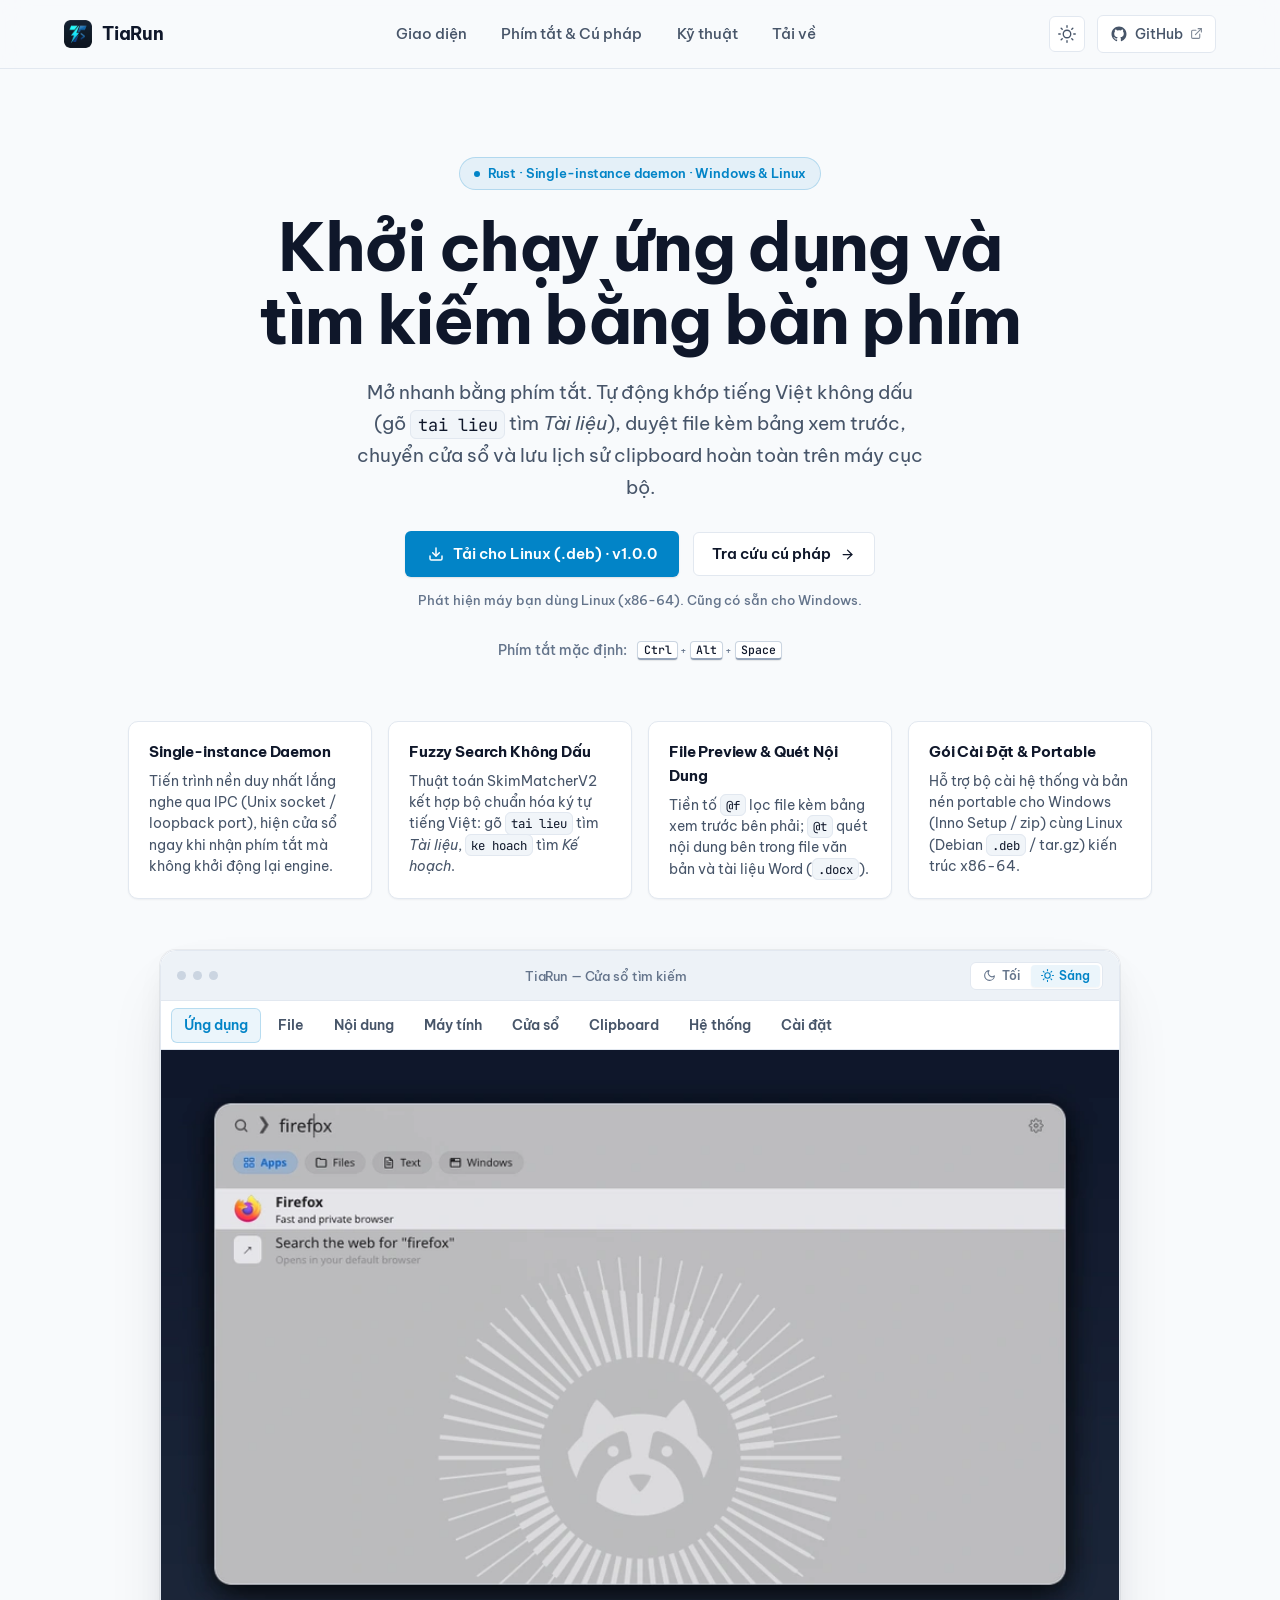
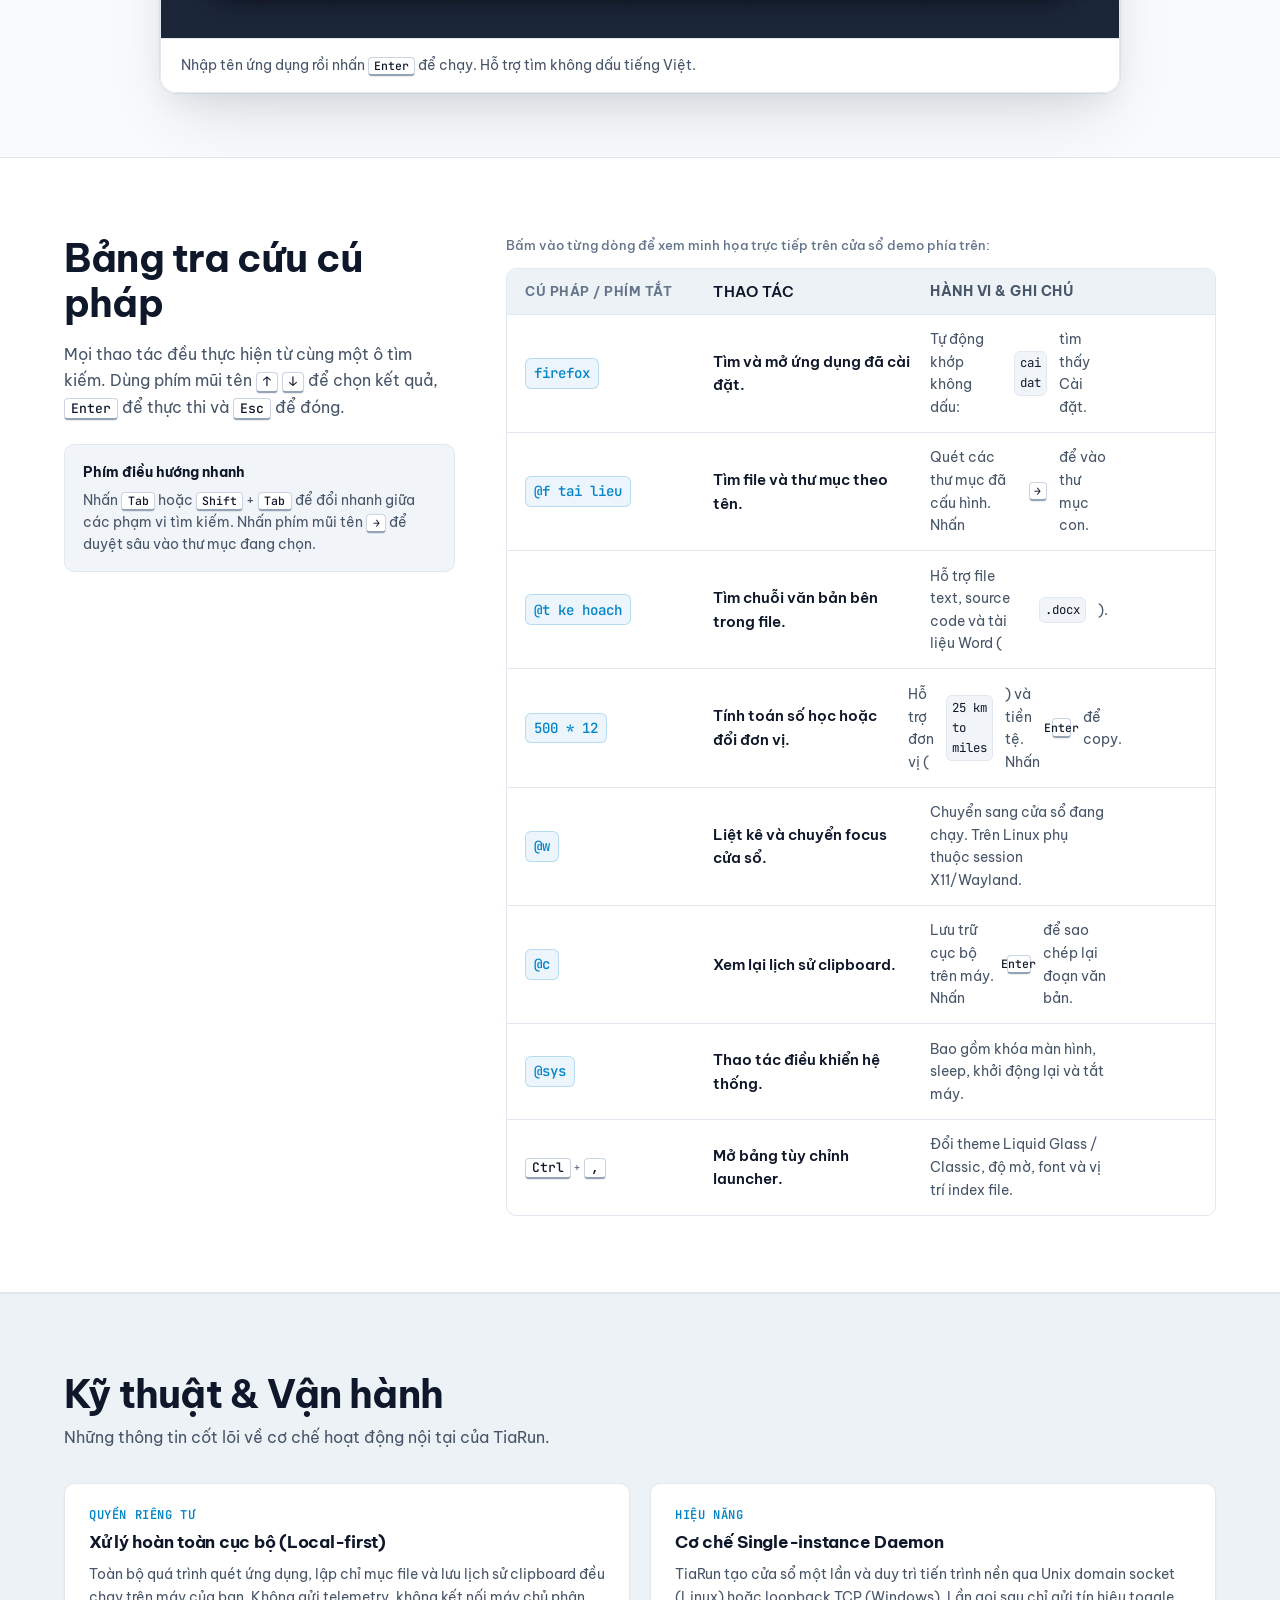
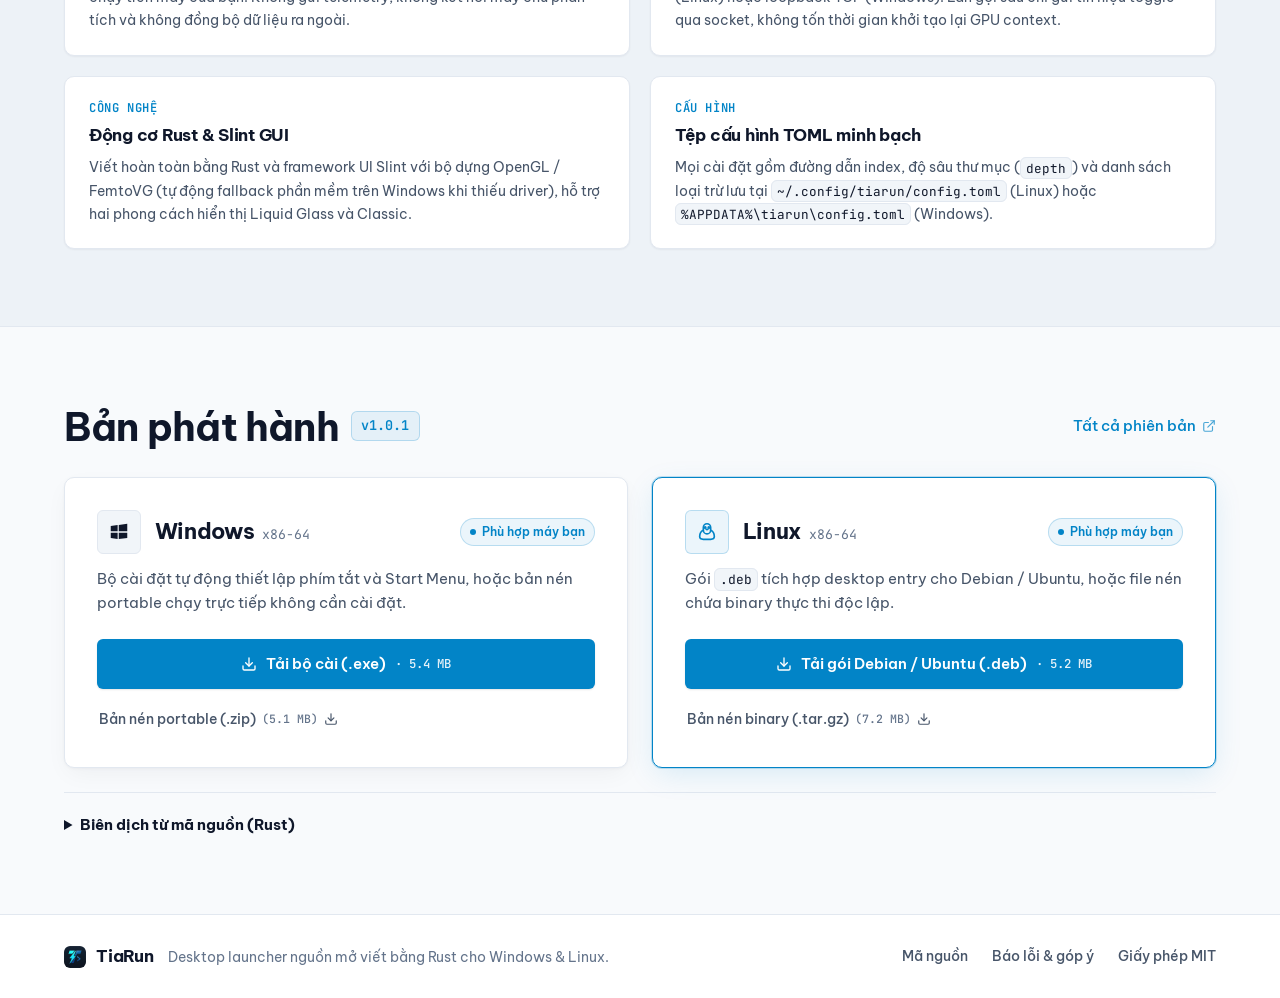
==== commit 40f692bd: "chore(release): bump version to 1.0.1" ====
--- a/index.html
+++ b/index.html
@@ -3,20 +3,20 @@
 <head>
   <meta charset="utf-8">
   <meta name="viewport" content="width=device-width, initial-scale=1">
-  <title>TiaRun — Trình khởi chạy ứng dụng cho Windows và Linux</title>
-  <meta name="description" content="Trình khởi chạy nhanh, nhẹ viết bằng Rust cho Windows và Linux. Tìm ứng dụng, tìm tệp gõ tiếng Việt không dấu, xem trước nội dung và tính toán tức thì.">
+  <title>TiaRun — Desktop launcher điều khiển bằng bàn phím cho Windows và Linux</title>
+  <meta name="description" content="Desktop launcher viết bằng Rust cho Windows và Linux. Khởi chạy ứng dụng, tìm file không dấu tiếng Việt, xem nội dung và tính toán trực tiếp từ bàn phím.">
   <meta name="theme-color" content="#0d1117" media="(prefers-color-scheme: dark)">
   <meta name="theme-color" content="#f8fafc" media="(prefers-color-scheme: light)">
   <link rel="canonical" href="https://tiarun.vercel.app/">
 
-  <!-- Open Graph / Facebook -->
+  <!-- Open Graph / Social Sharing -->
   <meta property="og:type" content="website">
   <meta property="og:locale" content="vi_VN">
   <meta property="og:url" content="https://tiarun.vercel.app/">
-  <meta property="og:title" content="TiaRun — Trình khởi chạy cho Windows và Linux">
-  <meta property="og:description" content="Mở ứng dụng, tìm tệp gõ tiếng Việt không dấu, tính toán tức thì. Động cơ Rust nhẹ và mở tức thì.">
+  <meta property="og:title" content="TiaRun — Desktop launcher điều khiển bằng bàn phím cho Windows và Linux">
+  <meta property="og:description" content="Khởi chạy ứng dụng, tìm kiếm file không cần gõ dấu tiếng Việt và tính toán từ cùng một thanh lệnh. Viết bằng Rust, xử lý hoàn toàn cục bộ.">
   <meta property="og:image" content="https://tiarun.vercel.app/assets/og-image.png">
-  <meta property="og:image:alt" content="Biểu trưng TiaRun">
+  <meta property="og:image:alt" content="Logo TiaRun">
 
   <!-- Favicon -->
   <link rel="icon" type="image/svg+xml" href="assets/favicon.svg">
@@ -27,8 +27,8 @@
   <link rel="preconnect" href="https://fonts.gstatic.com" crossorigin>
   <link href="https://fonts.googleapis.com/css2?family=Be+Vietnam+Pro:wght@400;500;600;700&family=JetBrains+Mono:wght@400;500;600&display=swap" rel="stylesheet">
 
-  <link rel="stylesheet" href="style.css?v=1.1.0">
-  <script src="app.js?v=1.1.0" defer></script>
+  <link rel="stylesheet" href="style.css?v=1.2.0">
+  <script src="app.js?v=1.2.0" defer></script>
 </head>
 <body id="top">
   <a class="skip-link" href="#main">Đến nội dung chính</a>
@@ -41,8 +41,9 @@
       </a>
 
       <nav class="site-nav" aria-label="Điều hướng chính">
-        <a href="#gallery" class="nav-link">Tính năng</a>
-        <a href="#usage" class="nav-link">Cách dùng</a>
+        <a href="#gallery" class="nav-link">Giao diện</a>
+        <a href="#usage" class="nav-link">Phím tắt & Cú pháp</a>
+        <a href="#architecture" class="nav-link">Kỹ thuật</a>
         <a href="#download" class="nav-link">Tải về</a>
       </nav>
 
@@ -81,48 +82,48 @@
       <div class="intro">
         <div class="badge-pill">
           <span class="badge-dot" aria-hidden="true"></span>
-          <span>Động cơ Rust siêu nhẹ · Windows & Linux</span>
-        </div>
-        <h1 id="headline">Mở ứng dụng.<br>Tìm tệp.<br>Tính ngay tức thì.</h1>
+          <span>Rust · Single-instance daemon · Windows & Linux</span>
+        </div>
+        <h1 id="headline">Khởi chạy ứng dụng và tìm kiếm bằng bàn phím</h1>
         <p class="lede">
-          Gọi TiaRun trong tích tắc bằng phím tắt. Tìm kiếm chính xác không cần gõ dấu tiếng Việt, quản lý clipboard và chuyển cửa sổ nhanh chóng từ cùng một thanh lệnh.
+          Mở nhanh bằng phím tắt. Tự động khớp tiếng Việt không dấu (gõ <code>tai lieu</code> tìm <em>Tài liệu</em>), duyệt file kèm bảng xem trước, chuyển cửa sổ và lưu lịch sử clipboard hoàn toàn trên máy cục bộ.
         </p>
         <div class="hero-actions">
           <a class="button primary hero-download-btn" href="#download">
             <svg width="16" height="16" viewBox="0 0 24 24" fill="none" stroke="currentColor" stroke-width="2.2" stroke-linecap="round" stroke-linejoin="round" aria-hidden="true"><path d="M21 15v4a2 2 0 0 1-2 2H5a2 2 0 0 1-2-2v-4"/><polyline points="7 10 12 15 17 10"/><line x1="12" y1="15" x2="12" y2="3"/></svg>
-            <span class="hero-download-text">Tải TiaRun v1.0.0</span>
+            <span class="hero-download-text">Tải TiaRun v1.0.1</span>
           </a>
           <a class="button secondary" href="#usage">
-            <span>Xem cách dùng</span>
+            <span>Tra cứu cú pháp</span>
             <svg width="15" height="15" viewBox="0 0 24 24" fill="none" stroke="currentColor" stroke-width="2" stroke-linecap="round" stroke-linejoin="round" aria-hidden="true"><line x1="5" y1="12" x2="19" y2="12"/><polyline points="12 5 19 12 12 19"/></svg>
           </a>
         </div>
         <p class="hero-os-hint" id="hero-os-hint" hidden></p>
         <div class="shortcut-banner">
-          <span class="shortcut-label">Phím gọi mặc định:</span>
+          <span class="shortcut-label">Phím tắt mặc định:</span>
           <span class="keys">
             <kbd>Ctrl</kbd><span class="key-sep">+</span><kbd>Alt</kbd><span class="key-sep">+</span><kbd>Space</kbd>
           </span>
         </div>
       </div>
 
-      <!-- Feature highlights strip: 4 core points -->
-      <div class="highlights-grid" aria-label="Đặc điểm cốt lõi">
+      <!-- Highlights strip: 4 real engineering points -->
+      <div class="highlights-grid" aria-label="Đặc tính kỹ thuật cốt lõi">
         <div class="highlight-item">
-          <div class="highlight-title">Động cơ Rust tức thì</div>
-          <p class="highlight-desc">Chạy nền dưới dạng daemon duy nhất, gọi cửa sổ tức thì với độ trễ tối thiểu.</p>
+          <div class="highlight-title">Single-instance Daemon</div>
+          <p class="highlight-desc">Tiến trình nền duy nhất lắng nghe qua IPC (Unix socket / loopback port), hiện cửa sổ ngay khi nhận phím tắt mà không khởi động lại engine.</p>
         </div>
         <div class="highlight-item">
-          <div class="highlight-title">Gõ tiếng Việt không dấu</div>
-          <p class="highlight-desc">Khớp chính xác tên ứng dụng và tệp: gõ <code>tai lieu</code> ra ngay <em>Tài liệu</em>.</p>
+          <div class="highlight-title">Fuzzy Search Không Dấu</div>
+          <p class="highlight-desc">Thuật toán SkimMatcherV2 kết hợp bộ chuẩn hóa ký tự tiếng Việt: gõ <code>tai lieu</code> tìm <em>Tài liệu</em>, <code>ke hoach</code> tìm <em>Kế hoạch</em>.</p>
         </div>
         <div class="highlight-item">
-          <div class="highlight-title">Tìm tệp & xem trước</div>
-          <p class="highlight-desc">Tìm nhanh bằng tiền tố <code>@f</code>, tìm nội dung văn bản bằng <code>@t</code> kèm bảng preview.</p>
+          <div class="highlight-title">File Preview & Quét Nội Dung</div>
+          <p class="highlight-desc">Tiền tố <code>@f</code> lọc file kèm bảng xem trước bên phải; <code>@t</code> quét nội dung bên trong file văn bản và tài liệu Word (<code>.docx</code>).</p>
         </div>
         <div class="highlight-item">
-          <div class="highlight-title">Windows & Linux</div>
-          <p class="highlight-desc">Hỗ trợ đầy đủ bộ cài đặt hệ thống lẫn bản portable x86-64 cho cả hai nền tảng.</p>
+          <div class="highlight-title">Gói Cài Đặt & Portable</div>
+          <p class="highlight-desc">Hỗ trợ bộ cài hệ thống và bản nén portable cho Windows (Inno Setup / zip) cùng Linux (Debian <code>.deb</code> / tar.gz) kiến trúc x86-64.</p>
         </div>
       </div>
 
@@ -149,7 +150,7 @@
           </div>
 
           <div class="window-title-bar">
-            <span class="window-title-text">TiaRun — Giao diện ứng dụng</span>
+            <span class="window-title-text">TiaRun — Cửa sổ tìm kiếm</span>
           </div>
 
           <!-- Segmented Control for Gallery Theme (Tối | Sáng) -->
@@ -167,9 +168,9 @@
 
         <!-- 8 Tabs Bar (Horizontal scroll on mobile) -->
         <div class="gallery-tabs-wrapper">
-          <div class="gallery-tabs" role="tablist" aria-label="Các tính năng minh họa">
+          <div class="gallery-tabs" role="tablist" aria-label="Các chế độ hoạt động">
             <label for="example-apps" role="tab" id="tab-apps" class="tab-label" tabindex="0">Ứng dụng</label>
-            <label for="example-files" role="tab" id="tab-files" class="tab-label" tabindex="0">Tệp</label>
+            <label for="example-files" role="tab" id="tab-files" class="tab-label" tabindex="0">File</label>
             <label for="example-text" role="tab" id="tab-text" class="tab-label" tabindex="0">Nội dung</label>
             <label for="example-calc" role="tab" id="tab-calc" class="tab-label" tabindex="0">Máy tính</label>
             <label for="example-windows" role="tab" id="tab-windows" class="tab-label" tabindex="0">Cửa sổ</label>
@@ -182,172 +183,206 @@
         <!-- Visual Stage Content (8 Views) -->
         <figure class="example apps" role="tabpanel" aria-labelledby="tab-apps">
           <div class="example-stage">
-            <img class="img-dark" src="assets/demo-apps-dark.webp?v=1.0.6" width="880" height="540" alt="TiaRun tìm kiếm ứng dụng giao diện Tối" loading="eager">
-            <img class="img-light" src="assets/demo-apps-light.webp?v=1.0.6" width="880" height="540" alt="TiaRun tìm kiếm ứng dụng giao diện Sáng" loading="eager">
-          </div>
-          <figcaption>
-            <span class="caption-lead">Tìm kiếm ứng dụng:</span> Nhập tên ứng dụng rồi nhấn <kbd>Enter</kbd> để mở tức thì. Tự động tìm kiếm tiếng Việt không dấu.
+            <img class="img-dark" src="assets/demo-apps-dark.webp?v=1.0.6" width="880" height="540" alt="Tìm kiếm ứng dụng trên TiaRun giao diện tối" loading="eager">
+            <img class="img-light" src="assets/demo-apps-light.webp?v=1.0.6" width="880" height="540" alt="Tìm kiếm ứng dụng trên TiaRun giao diện sáng" loading="eager">
+          </div>
+          <figcaption>
+            Nhập tên ứng dụng rồi nhấn <kbd>Enter</kbd> để chạy. Hỗ trợ tìm không dấu tiếng Việt.
           </figcaption>
         </figure>
 
         <figure class="example files" role="tabpanel" aria-labelledby="tab-files">
           <div class="example-stage">
-            <img class="img-dark" src="assets/demo-files-dark.webp?v=1.0.6" width="880" height="540" alt="TiaRun tìm kiếm tệp và thư mục giao diện Tối" loading="lazy">
-            <img class="img-light" src="assets/demo-files-light.webp?v=1.0.6" width="880" height="540" alt="TiaRun tìm kiếm tệp và thư mục giao diện Sáng" loading="lazy">
-          </div>
-          <figcaption>
-            <span class="caption-lead">Tìm tệp & thư mục:</span> Dùng tiền tố <code>@f</code> để tìm tệp. Cửa sổ bên phải hiển thị bảng xem trước (preview) nội dung tệp. Nhấn <kbd>→</kbd> để duyệt thư mục.
+            <img class="img-dark" src="assets/demo-files-dark.webp?v=1.0.6" width="880" height="540" alt="Tìm kiếm file và thư mục trên TiaRun giao diện tối" loading="lazy">
+            <img class="img-light" src="assets/demo-files-light.webp?v=1.0.6" width="880" height="540" alt="Tìm kiếm file và thư mục trên TiaRun giao diện sáng" loading="lazy">
+          </div>
+          <figcaption>
+            Tiền tố <code>@f</code> lọc file và thư mục theo tên, kèm bảng xem trước bên phải. Nhấn <kbd>→</kbd> để duyệt vào thư mục con.
           </figcaption>
         </figure>
 
         <figure class="example text" role="tabpanel" aria-labelledby="tab-text">
           <div class="example-stage">
-            <img class="img-dark" src="assets/demo-text-dark.webp?v=1.0.6" width="880" height="540" alt="TiaRun tìm nội dung bên trong tệp giao diện Tối" loading="lazy">
-            <img class="img-light" src="assets/demo-text-light.webp?v=1.0.6" width="880" height="540" alt="TiaRun tìm nội dung bên trong tệp giao diện Sáng" loading="lazy">
-          </div>
-          <figcaption>
-            <span class="caption-lead">Tìm kiếm nội dung:</span> Dùng tiền tố <code>@t</code> để tìm chuỗi văn bản trực tiếp bên trong các tệp mã nguồn, tài liệu và văn bản Word (.docx).
+            <img class="img-dark" src="assets/demo-text-dark.webp?v=1.0.6" width="880" height="540" alt="Tìm kiếm nội dung văn bản bên trong file trên TiaRun giao diện tối" loading="lazy">
+            <img class="img-light" src="assets/demo-text-light.webp?v=1.0.6" width="880" height="540" alt="Tìm kiếm nội dung văn bản bên trong file trên TiaRun giao diện sáng" loading="lazy">
+          </div>
+          <figcaption>
+            Tiền tố <code>@t</code> quét chuỗi văn bản bên trong file text, mã nguồn và tài liệu <code>.docx</code>.
           </figcaption>
         </figure>
 
         <figure class="example calc" role="tabpanel" aria-labelledby="tab-calc">
           <div class="example-stage">
-            <img class="img-dark" src="assets/demo-calc-dark.webp?v=1.0.6" width="880" height="540" alt="TiaRun máy tính và quy đổi đơn vị giao diện Tối" loading="lazy">
-            <img class="img-light" src="assets/demo-calc-light.webp?v=1.0.6" width="880" height="540" alt="TiaRun máy tính và quy đổi đơn vị giao diện Sáng" loading="lazy">
-          </div>
-          <figcaption>
-            <span class="caption-lead">Máy tính & quy đổi:</span> Nhập phép tính (<code>500 * 12</code>) hoặc quy đổi đơn vị (<code>25 km to miles</code>, <code>100 usd to vnd</code>). Nhấn <kbd>Enter</kbd> để sao chép kết quả vào clipboard.
+            <img class="img-dark" src="assets/demo-calc-dark.webp?v=1.0.6" width="880" height="540" alt="Tính toán số học và đổi đơn vị trên TiaRun giao diện tối" loading="lazy">
+            <img class="img-light" src="assets/demo-calc-light.webp?v=1.0.6" width="880" height="540" alt="Tính toán số học và đổi đơn vị trên TiaRun giao diện sáng" loading="lazy">
+          </div>
+          <figcaption>
+            Nhập biểu thức số học (<code>500 * 12</code>) hoặc quy đổi đơn vị (<code>25 km to miles</code>). Nhấn <kbd>Enter</kbd> để sao chép kết quả.
           </figcaption>
         </figure>
 
         <figure class="example windows" role="tabpanel" aria-labelledby="tab-windows">
           <div class="example-stage">
-            <img class="img-dark" src="assets/demo-windows-dark.webp?v=1.0.6" width="880" height="540" alt="TiaRun chuyển cửa sổ giao diện Tối" loading="lazy">
-            <img class="img-light" src="assets/demo-windows-light.webp?v=1.0.6" width="880" height="540" alt="TiaRun chuyển cửa sổ giao diện Sáng" loading="lazy">
-          </div>
-          <figcaption>
-            <span class="caption-lead">Chuyển cửa sổ nhanh:</span> Dùng tiền tố <code>@w</code> để tìm kiếm và chuyển đổi tiêu điểm ngay lập tức giữa các cửa sổ ứng dụng đang mở trên desktop.
+            <img class="img-dark" src="assets/demo-windows-dark.webp?v=1.0.6" width="880" height="540" alt="Chuyển đổi cửa sổ đang mở trên TiaRun giao diện tối" loading="lazy">
+            <img class="img-light" src="assets/demo-windows-light.webp?v=1.0.6" width="880" height="540" alt="Chuyển đổi cửa sổ đang mở trên TiaRun giao diện sáng" loading="lazy">
+          </div>
+          <figcaption>
+            Tiền tố <code>@w</code> liệt kê và chuyển focus sang cửa sổ ứng dụng đang mở.
           </figcaption>
         </figure>
 
         <figure class="example clipboard" role="tabpanel" aria-labelledby="tab-clipboard">
           <div class="example-stage">
-            <img class="img-dark" src="assets/demo-clipboard-dark.webp?v=1.0.6" width="880" height="540" alt="TiaRun lịch sử clipboard giao diện Tối" loading="lazy">
-            <img class="img-light" src="assets/demo-clipboard-light.webp?v=1.0.6" width="880" height="540" alt="TiaRun lịch sử clipboard giao diện Sáng" loading="lazy">
-          </div>
-          <figcaption>
-            <span class="caption-lead">Lịch sử Clipboard:</span> Dùng <code>@c</code> để duyệt lại các đoạn văn bản đã sao chép trước đó và dán lại bất kỳ lúc nào mà không lo thất lạc dữ liệu.
+            <img class="img-dark" src="assets/demo-clipboard-dark.webp?v=1.0.6" width="880" height="540" alt="Lịch sử clipboard trên TiaRun giao diện tối" loading="lazy">
+            <img class="img-light" src="assets/demo-clipboard-light.webp?v=1.0.6" width="880" height="540" alt="Lịch sử clipboard trên TiaRun giao diện sáng" loading="lazy">
+          </div>
+          <figcaption>
+            Tiền tố <code>@c</code> duyệt lịch sử clipboard cục bộ và sao chép lại đoạn văn bản đã lưu.
           </figcaption>
         </figure>
 
         <figure class="example system" role="tabpanel" aria-labelledby="tab-system">
           <div class="example-stage">
-            <img class="img-dark" src="assets/demo-system-dark.webp?v=1.0.6" width="880" height="540" alt="TiaRun lệnh hệ thống giao diện Tối" loading="lazy">
-            <img class="img-light" src="assets/demo-system-light.webp?v=1.0.6" width="880" height="540" alt="TiaRun lệnh hệ thống giao diện Sáng" loading="lazy">
-          </div>
-          <figcaption>
-            <span class="caption-lead">Thao tác hệ thống:</span> Dùng <code>@sys</code> để gọi các lệnh điều khiển hệ thống: Khóa màn hình, Ngủ (Sleep), Khởi động lại hoặc Tắt máy tính.
+            <img class="img-dark" src="assets/demo-system-dark.webp?v=1.0.6" width="880" height="540" alt="Thao tác lệnh hệ thống trên TiaRun giao diện tối" loading="lazy">
+            <img class="img-light" src="assets/demo-system-light.webp?v=1.0.6" width="880" height="540" alt="Thao tác lệnh hệ thống trên TiaRun giao diện sáng" loading="lazy">
+          </div>
+          <figcaption>
+            Tiền tố <code>@sys</code> gọi lệnh hệ thống: khóa màn hình, sleep, khởi động lại hoặc tắt máy.
           </figcaption>
         </figure>
 
         <figure class="example settings" role="tabpanel" aria-labelledby="tab-settings">
           <div class="example-stage">
-            <img class="img-dark" src="assets/demo-settings-dark.webp?v=1.0.6" width="880" height="540" alt="TiaRun bảng cài đặt giao diện Tối" loading="lazy">
-            <img class="img-light" src="assets/demo-settings-light.webp?v=1.0.6" width="880" height="540" alt="TiaRun bảng cài đặt giao diện Sáng" loading="lazy">
-          </div>
-          <figcaption>
-            <span class="caption-lead">Tùy biến linh hoạt:</span> Nhấn <kbd>Ctrl</kbd> + <kbd>,</kbd> để mở bảng tùy chỉnh: Kiểu dáng Liquid Glass hoặc Classic, giao diện Sáng/Tối, độ trong suốt và tự khởi động cùng hệ thống.
+            <img class="img-dark" src="assets/demo-settings-dark.webp?v=1.0.6" width="880" height="540" alt="Bảng tùy chỉnh cài đặt trên TiaRun giao diện tối" loading="lazy">
+            <img class="img-light" src="assets/demo-settings-light.webp?v=1.0.6" width="880" height="540" alt="Bảng tùy chỉnh cài đặt trên TiaRun giao diện sáng" loading="lazy">
+          </div>
+          <figcaption>
+            Nhấn <kbd>Ctrl</kbd> + <kbd>,</kbd> để đổi theme Liquid Glass / Classic, độ trong suốt, dark/light và autostart.
           </figcaption>
         </figure>
       </fieldset>
     </section>
 
-    <!-- Usage & Shortcuts Section -->
+    <!-- Usage & Shortcuts Section (Cheatsheet) -->
     <section class="section usage-section" id="usage" aria-labelledby="usage-heading">
       <div class="container section-grid">
         <div class="usage-intro">
-          <h2 id="usage-heading">Cách dùng</h2>
+          <h2 id="usage-heading">Bảng tra cứu cú pháp</h2>
           <p class="usage-summary">
-            Mở TiaRun bằng phím tắt, nhập từ khóa tìm kiếm rồi dùng các phím mũi tên <kbd>↑</kbd> <kbd>↓</kbd> để chọn kết quả. Nhấn <kbd>Enter</kbd> để thực thi hoặc <kbd>Esc</kbd> để đóng.
+            Mọi thao tác đều thực hiện từ cùng một ô tìm kiếm. Dùng phím mũi tên <kbd>↑</kbd> <kbd>↓</kbd> để chọn kết quả, <kbd>Enter</kbd> để thực thi và <kbd>Esc</kbd> để đóng.
           </p>
           <div class="usage-navigation-hint">
-            <div class="hint-title">Phím điều hướng thông minh</div>
+            <div class="hint-title">Phím điều hướng nhanh</div>
             <p>
-              Nhấn <kbd>Tab</kbd> hoặc <kbd>Shift</kbd> + <kbd>Tab</kbd> để chuyển nhanh giữa các chế độ tìm kiếm. Nhấn phím mũi tên <kbd>→</kbd> để duyệt sâu vào thư mục đang chọn.
+              Nhấn <kbd>Tab</kbd> hoặc <kbd>Shift</kbd> + <kbd>Tab</kbd> để đổi nhanh giữa các phạm vi tìm kiếm. Nhấn phím mũi tên <kbd>→</kbd> để duyệt sâu vào thư mục đang chọn.
             </p>
           </div>
         </div>
 
         <div class="commands-wrapper">
           <div class="commands-header-note">
-            <span>Nhấp vào một dòng lệnh để xem hình ảnh minh họa trên khung demo:</span>
-          </div>
-
-          <dl class="commands-list" role="list">
-            <div class="command-row" data-target-tab="apps" role="button" tabindex="0" title="Nhấp để xem minh họa Ứng dụng">
-              <dt><code>firefox</code></dt>
-              <dd>
-                <span>Tìm và mở ứng dụng đã cài. Có thể gõ tên tiếng Việt không dấu (ví dụ: <code>cai dat</code>, <code>trinh duyet</code>).</span>
-                <span class="inspect-tag" aria-hidden="true">Xem demo ↗</span>
-              </dd>
-            </div>
-
-            <div class="command-row" data-target-tab="files" role="button" tabindex="0" title="Nhấp để xem minh họa Tệp">
-              <dt><code>@f tai lieu</code></dt>
-              <dd>
-                <span>Tìm theo tên tệp hoặc thư mục trong các vị trí đã lập chỉ mục. Nhấn <kbd>→</kbd> để mở rộng thư mục.</span>
-                <span class="inspect-tag" aria-hidden="true">Xem demo ↗</span>
-              </dd>
-            </div>
-
-            <div class="command-row" data-target-tab="text" role="button" tabindex="0" title="Nhấp để xem minh họa Nội dung">
-              <dt><code>@t ke hoach</code></dt>
-              <dd>
-                <span>Tìm kiếm nội dung chuỗi văn bản bên trong các tệp tài liệu và file Word (.docx).</span>
-                <span class="inspect-tag" aria-hidden="true">Xem demo ↗</span>
-              </dd>
-            </div>
-
-            <div class="command-row" data-target-tab="calc" role="button" tabindex="0" title="Nhấp để xem minh họa Máy tính">
-              <dt><code>25 km to miles</code></dt>
-              <dd>
-                <span>Đổi đơn vị đo lường hoặc tính toán biểu thức như <code>500 * 12</code>. Nhấn <kbd>Enter</kbd> để chép kết quả.</span>
-                <span class="inspect-tag" aria-hidden="true">Xem demo ↗</span>
-              </dd>
-            </div>
-
-            <div class="command-row" data-target-tab="windows" role="button" tabindex="0" title="Nhấp để xem minh họa Cửa sổ">
-              <dt><code>@w</code></dt>
-              <dd>
-                <span>Tìm kiếm và chuyển đổi tiêu điểm sang cửa sổ ứng dụng đang mở trên desktop.</span>
-                <span class="inspect-tag" aria-hidden="true">Xem demo ↗</span>
-              </dd>
-            </div>
-
-            <div class="command-row" data-target-tab="clipboard" role="button" tabindex="0" title="Nhấp để xem minh họa Clipboard">
-              <dt><code>@c</code></dt>
-              <dd>
-                <span>Xem lại danh sách lịch sử các đoạn văn bản đã sao chép và dán nhanh lại.</span>
-                <span class="inspect-tag" aria-hidden="true">Xem demo ↗</span>
-              </dd>
-            </div>
-
-            <div class="command-row" data-target-tab="system" role="button" tabindex="0" title="Nhấp để xem minh họa Hệ thống">
-              <dt><code>@sys</code></dt>
-              <dd>
-                <span>Xem và thực thi các thao tác hệ thống: khóa màn hình, ngủ (sleep), khởi động lại hoặc tắt máy.</span>
-                <span class="inspect-tag" aria-hidden="true">Xem demo ↗</span>
-              </dd>
-            </div>
-
-            <div class="command-row" data-target-tab="settings" role="button" tabindex="0" title="Nhấp để xem minh họa Cài đặt">
-              <dt><kbd>Ctrl</kbd><span class="key-sep">+</span><kbd>,</kbd></dt>
-              <dd>
-                <span>Mở bảng tùy chỉnh để chọn chủ đề Liquid Glass/Classic, giao diện Sáng/Tối hoặc tự khởi động.</span>
-                <span class="inspect-tag" aria-hidden="true">Xem demo ↗</span>
-              </dd>
-            </div>
-          </dl>
+            <span>Bấm vào từng dòng để xem minh họa trực tiếp trên cửa sổ demo phía trên:</span>
+          </div>
+
+          <div class="cheatsheet-table" role="region" aria-label="Bảng cú pháp lệnh TiaRun">
+            <div class="cheatsheet-row header-row">
+              <span class="col-cmd">Cú pháp / Phím tắt</span>
+              <span class="col-desc">Thao tác</span>
+              <span class="col-note">Hành vi & Ghi chú</span>
+            </div>
+
+            <div class="command-row" data-target-tab="apps" role="button" tabindex="0" title="Bấm để xem minh họa Ứng dụng">
+              <div class="col-cmd"><code>firefox</code></div>
+              <div class="col-desc">Tìm và mở ứng dụng đã cài đặt.</div>
+              <div class="col-note">Tự động khớp không dấu: <code>cai dat</code> tìm thấy Cài đặt. <span class="inspect-tag" aria-hidden="true">Xem demo ↗</span></div>
+            </div>
+
+            <div class="command-row" data-target-tab="files" role="button" tabindex="0" title="Bấm để xem minh họa File">
+              <div class="col-cmd"><code>@f tai lieu</code></div>
+              <div class="col-desc">Tìm file và thư mục theo tên.</div>
+              <div class="col-note">Quét các thư mục đã cấu hình. Nhấn <kbd>→</kbd> để vào thư mục con. <span class="inspect-tag" aria-hidden="true">Xem demo ↗</span></div>
+            </div>
+
+            <div class="command-row" data-target-tab="text" role="button" tabindex="0" title="Bấm để xem minh họa Nội dung">
+              <div class="col-cmd"><code>@t ke hoach</code></div>
+              <div class="col-desc">Tìm chuỗi văn bản bên trong file.</div>
+              <div class="col-note">Hỗ trợ file text, source code và tài liệu Word (<code>.docx</code>). <span class="inspect-tag" aria-hidden="true">Xem demo ↗</span></div>
+            </div>
+
+            <div class="command-row" data-target-tab="calc" role="button" tabindex="0" title="Bấm để xem minh họa Máy tính">
+              <div class="col-cmd"><code>500 * 12</code></div>
+              <div class="col-desc">Tính toán số học hoặc đổi đơn vị.</div>
+              <div class="col-note">Hỗ trợ đơn vị (<code>25 km to miles</code>) và tiền tệ. Nhấn <kbd>Enter</kbd> để copy. <span class="inspect-tag" aria-hidden="true">Xem demo ↗</span></div>
+            </div>
+
+            <div class="command-row" data-target-tab="windows" role="button" tabindex="0" title="Bấm để xem minh họa Cửa sổ">
+              <div class="col-cmd"><code>@w</code></div>
+              <div class="col-desc">Liệt kê và chuyển focus cửa sổ.</div>
+              <div class="col-note">Chuyển sang cửa sổ đang chạy. Trên Linux phụ thuộc session X11/Wayland. <span class="inspect-tag" aria-hidden="true">Xem demo ↗</span></div>
+            </div>
+
+            <div class="command-row" data-target-tab="clipboard" role="button" tabindex="0" title="Bấm để xem minh họa Clipboard">
+              <div class="col-cmd"><code>@c</code></div>
+              <div class="col-desc">Xem lại lịch sử clipboard.</div>
+              <div class="col-note">Lưu trữ cục bộ trên máy. Nhấn <kbd>Enter</kbd> để sao chép lại đoạn văn bản. <span class="inspect-tag" aria-hidden="true">Xem demo ↗</span></div>
+            </div>
+
+            <div class="command-row" data-target-tab="system" role="button" tabindex="0" title="Bấm để xem minh họa Hệ thống">
+              <div class="col-cmd"><code>@sys</code></div>
+              <div class="col-desc">Thao tác điều khiển hệ thống.</div>
+              <div class="col-note">Bao gồm khóa màn hình, sleep, khởi động lại và tắt máy. <span class="inspect-tag" aria-hidden="true">Xem demo ↗</span></div>
+            </div>
+
+            <div class="command-row" data-target-tab="settings" role="button" tabindex="0" title="Bấm để xem minh họa Cài đặt">
+              <div class="col-cmd"><kbd>Ctrl</kbd><span class="key-sep">+</span><kbd>,</kbd></div>
+              <div class="col-desc">Mở bảng tùy chỉnh launcher.</div>
+              <div class="col-note">Đổi theme Liquid Glass / Classic, độ mờ, font và vị trí index file. <span class="inspect-tag" aria-hidden="true">Xem demo ↗</span></div>
+            </div>
+          </div>
+        </div>
+      </div>
+    </section>
+
+    <!-- Technical Architecture Section (Fact-based Engineering Notes) -->
+    <section class="section tech-section" id="architecture" aria-labelledby="tech-heading">
+      <div class="container">
+        <div class="tech-header">
+          <h2 id="tech-heading">Kỹ thuật & Vận hành</h2>
+          <p class="tech-lede">Những thông tin cốt lõi về cơ chế hoạt động nội tại của TiaRun.</p>
+        </div>
+
+        <div class="tech-grid">
+          <article class="tech-card">
+            <div class="tech-card-header">
+              <span class="tech-tag">Quyền riêng tư</span>
+              <h3>Xử lý hoàn toàn cục bộ (Local-first)</h3>
+            </div>
+            <p>Toàn bộ quá trình quét ứng dụng, lập chỉ mục file và lưu lịch sử clipboard đều chạy trên máy của bạn. Không gửi telemetry, không kết nối máy chủ phân tích và không đồng bộ dữ liệu ra ngoài.</p>
+          </article>
+
+          <article class="tech-card">
+            <div class="tech-card-header">
+              <span class="tech-tag">Hiệu năng</span>
+              <h3>Cơ chế Single-instance Daemon</h3>
+            </div>
+            <p>TiaRun tạo cửa sổ một lần và duy trì tiến trình nền qua Unix domain socket (Linux) hoặc loopback TCP (Windows). Lần gọi sau chỉ gửi tín hiệu toggle qua socket, không tốn thời gian khởi tạo lại GPU context.</p>
+          </article>
+
+          <article class="tech-card">
+            <div class="tech-card-header">
+              <span class="tech-tag">Công nghệ</span>
+              <h3>Động cơ Rust & Slint GUI</h3>
+            </div>
+            <p>Viết hoàn toàn bằng Rust và framework UI Slint với bộ dựng OpenGL / FemtoVG (tự động fallback phần mềm trên Windows khi thiếu driver), hỗ trợ hai phong cách hiển thị Liquid Glass và Classic.</p>
+          </article>
+
+          <article class="tech-card">
+            <div class="tech-card-header">
+              <span class="tech-tag">Cấu hình</span>
+              <h3>Tệp cấu hình TOML minh bạch</h3>
+            </div>
+            <p>Mọi cài đặt gồm đường dẫn index, độ sâu thư mục (<code>depth</code>) và danh sách loại trừ lưu tại <code>~/.config/tiarun/config.toml</code> (Linux) hoặc <code>%APPDATA%\tiarun\config.toml</code> (Windows).</p>
+          </article>
         </div>
       </div>
     </section>
@@ -357,11 +392,11 @@
       <div class="container">
         <div class="download-heading">
           <div class="download-title-group">
-            <h2 id="download-heading">Tải TiaRun</h2>
-            <span class="release-tag-badge" id="release-version-badge">v1.0.0</span>
+            <h2 id="download-heading">Bản phát hành</h2>
+            <span class="release-tag-badge" id="release-version-badge">v1.0.1</span>
           </div>
           <a class="text-link" href="https://github.com/hieunx1024/tiarun/releases" target="_blank" rel="noopener noreferrer">
-            <span>Tất cả bản phát hành</span>
+            <span>Tất cả phiên bản</span>
             <svg class="external-icon" width="14" height="14" viewBox="0 0 24 24" fill="none" stroke="currentColor" stroke-width="2" stroke-linecap="round" stroke-linejoin="round" aria-hidden="true"><path d="M18 13v6a2 2 0 0 1-2 2H5a2 2 0 0 1-2-2V8a2 2 0 0 1 2-2h6"/><polyline points="15 3 21 3 21 9"/><line x1="10" y1="14" x2="21" y2="3"/></svg>
           </a>
         </div>
@@ -384,7 +419,7 @@
               </span>
             </div>
 
-            <p class="card-desc">Chạy bộ cài đặt tự động <code>.exe</code> hoặc giải nén bản Portable <code>.zip</code> rồi mở ứng dụng.</p>
+            <p class="card-desc">Bộ cài đặt tự động thiết lập phím tắt và Start Menu, hoặc bản nén portable chạy trực tiếp không cần cài đặt.</p>
 
             <div class="card-actions">
               <a class="button primary download-btn" data-package="exe" href="https://github.com/hieunx1024/tiarun/releases/latest">
@@ -394,7 +429,7 @@
               </a>
 
               <a class="text-link secondary-download" data-package="zip" href="https://github.com/hieunx1024/tiarun/releases/latest">
-                <span>Bản nén Portable (.zip)</span>
+                <span>Bản nén portable (.zip)</span>
                 <span class="file-size-inline" id="size-zip">(5.1 MB)</span>
                 <svg width="14" height="14" viewBox="0 0 24 24" fill="none" stroke="currentColor" stroke-width="2" stroke-linecap="round" stroke-linejoin="round" aria-hidden="true"><path d="M21 15v4a2 2 0 0 1-2 2H5a2 2 0 0 1-2-2v-4"/><polyline points="7 10 12 15 17 10"/><line x1="12" y1="15" x2="12" y2="3"/></svg>
               </a>
@@ -422,7 +457,7 @@
               </span>
             </div>
 
-            <p class="card-desc">Gói <code>.deb</code> dành cho Debian / Ubuntu hoặc tệp nén <code>.tar.gz</code> chứa file thực thi độc lập.</p>
+            <p class="card-desc">Gói <code>.deb</code> tích hợp desktop entry cho Debian / Ubuntu, hoặc file nén chứa binary thực thi độc lập.</p>
 
             <div class="card-actions">
               <a class="button primary download-btn" data-package="deb" href="https://github.com/hieunx1024/tiarun/releases/latest">
@@ -432,29 +467,28 @@
               </a>
 
               <a class="text-link secondary-download" data-package="tar" href="https://github.com/hieunx1024/tiarun/releases/latest">
-                <span>Bản nén độc lập (.tar.gz)</span>
+                <span>Bản nén binary (.tar.gz)</span>
                 <span class="file-size-inline" id="size-tar">(7.2 MB)</span>
                 <svg width="14" height="14" viewBox="0 0 24 24" fill="none" stroke="currentColor" stroke-width="2" stroke-linecap="round" stroke-linejoin="round" aria-hidden="true"><path d="M21 15v4a2 2 0 0 1-2 2H5a2 2 0 0 1-2-2v-4"/><polyline points="7 10 12 15 17 10"/><line x1="12" y1="15" x2="12" y2="3"/></svg>
               </a>
             </div>
           </article>
         </div>
-
 
         <!-- Build from Source Collapsible -->
         <details class="build-guide">
           <summary>Biên dịch từ mã nguồn (Rust)</summary>
           <div class="build-guide-content">
-            <p>Cần Rust phiên bản ổn định (stable toolchain) và Cargo. Trên Debian / Ubuntu, cài đặt các thư viện phụ thuộc giao diện:</p>
+            <p>Cần Rust toolchain phiên bản ổn định (stable) và Cargo. Cài đặt các thư viện đồ họa hệ thống trên Debian / Ubuntu:</p>
             <pre><code>sudo apt install build-essential pkg-config libxkbcommon-dev libxkbcommon-x11-dev \
   libfontconfig1-dev libwayland-dev libegl1-mesa-dev libgl1-mesa-dev libx11-dev libx11-xcb-dev</code></pre>
-            <p>Sau đó clone mã nguồn và biên dịch chế độ release tối ưu tốc độ:</p>
+            <p>Clone repository và biên dịch bản release tối ưu:</p>
             <pre><code>git clone https://github.com/hieunx1024/tiarun.git
 cd tiarun
 cargo build --release --locked</code></pre>
-            <p>Tệp thực thi nằm tại <code>target/release/tiarun</code> (Linux) hoặc <code>target\release\tiarun.exe</code> (Windows).</p>
+            <p>File thực thi sau khi biên dịch nằm tại <code>target/release/tiarun</code> (Linux) hoặc <code>target\release\tiarun.exe</code> (Windows).</p>
             <a class="text-link" href="https://github.com/hieunx1024/tiarun#build-from-source" target="_blank" rel="noopener noreferrer">
-              <span>Xem tài liệu kỹ thuật trên GitHub</span>
+              <span>Xem tài liệu chi tiết trên GitHub</span>
               <svg class="external-icon" width="13" height="13" viewBox="0 0 24 24" fill="none" stroke="currentColor" stroke-width="2" stroke-linecap="round" stroke-linejoin="round" aria-hidden="true"><path d="M18 13v6a2 2 0 0 1-2 2H5a2 2 0 0 1-2-2V8a2 2 0 0 1 2-2h6"/><polyline points="15 3 21 3 21 9"/><line x1="10" y1="14" x2="21" y2="3"/></svg>
             </a>
           </div>
@@ -468,7 +502,7 @@
       <div class="footer-brand">
         <img src="assets/logo.svg" alt="" width="22" height="22" class="brand-logo">
         <span class="footer-name">TiaRun</span>
-        <span class="footer-desc">Trình khởi chạy mã nguồn mở cho Windows & Linux.</span>
+        <span class="footer-desc">Desktop launcher nguồn mở viết bằng Rust cho Windows & Linux.</span>
       </div>
 
       <nav class="footer-nav" aria-label="Liên kết dự án">
--- a/style.css
+++ b/style.css
@@ -862,16 +862,36 @@
   margin-bottom: 0.75rem;
 }
 
-.commands-list {
+/* Cheatsheet Table */
+.cheatsheet-table {
   border: 1px solid var(--border-hairline);
   border-radius: var(--radius-md);
   background: var(--bg-surface);
   overflow: hidden;
 }
 
+.cheatsheet-row {
+  display: grid;
+  grid-template-columns: 10.5rem 1fr 1.35fr;
+  gap: 0.75rem 1.25rem;
+  align-items: center;
+  padding: 0.85rem 1.15rem;
+  border-bottom: 1px solid var(--border-hairline);
+}
+
+.cheatsheet-row.header-row {
+  background: var(--bg-surface-sunken);
+  font-size: 0.8rem;
+  font-weight: 650;
+  color: var(--text-tertiary);
+  text-transform: uppercase;
+  letter-spacing: 0.04em;
+  padding-block: 0.65rem;
+}
+
 .command-row {
   display: grid;
-  grid-template-columns: minmax(9.5rem, 1fr) minmax(0, 2.5fr);
+  grid-template-columns: 10.5rem 1fr 1.35fr;
   gap: 0.75rem 1.25rem;
   align-items: center;
   padding: 0.85rem 1.15rem;
@@ -893,11 +913,7 @@
   outline-offset: -2px;
 }
 
-.command-row dt {
-  margin: 0;
-}
-
-.command-row dt code {
+.col-cmd code {
   display: inline-block;
   font-size: 0.88rem;
   font-weight: 500;
@@ -907,14 +923,19 @@
   border: 1px solid var(--accent-border);
 }
 
-.command-row dd {
+.col-desc {
+  font-size: 0.92rem;
+  color: var(--text-primary);
+  font-weight: 550;
+}
+
+.col-note {
   display: flex;
   align-items: center;
   justify-content: space-between;
   gap: 0.75rem;
-  font-size: 0.92rem;
+  font-size: 0.88rem;
   color: var(--text-secondary);
-  line-height: 1.5;
 }
 
 .inspect-tag {
@@ -930,6 +951,76 @@
 .command-row:hover .inspect-tag {
   opacity: 1;
   transform: translateX(0);
+}
+
+/* ==========================================================================
+   Section: Technical Architecture (#architecture)
+   ========================================================================== */
+.tech-section {
+  background: var(--bg-surface-sunken);
+  border-block: 1px solid var(--border-hairline);
+}
+
+.tech-header {
+  margin-bottom: 2rem;
+}
+
+.tech-header h2 {
+  margin-bottom: 0.5rem;
+}
+
+.tech-lede {
+  font-size: 1rem;
+  color: var(--text-secondary);
+}
+
+.tech-grid {
+  display: grid;
+  grid-template-columns: repeat(2, 1fr);
+  gap: 1.25rem;
+}
+
+.tech-card {
+  padding: 1.4rem 1.5rem;
+  background: var(--bg-surface);
+  border: 1px solid var(--border-hairline);
+  border-radius: var(--radius-md);
+  box-shadow: var(--shadow-sm);
+  display: flex;
+  flex-direction: column;
+  gap: 0.65rem;
+}
+
+.tech-card-header {
+  display: flex;
+  flex-direction: column;
+  gap: 0.35rem;
+}
+
+.tech-tag {
+  font-family: var(--font-mono);
+  font-size: 0.76rem;
+  font-weight: 600;
+  color: var(--accent);
+  text-transform: uppercase;
+  letter-spacing: 0.05em;
+}
+
+.tech-card h3 {
+  font-size: 1.05rem;
+  font-weight: 650;
+  color: var(--text-primary);
+  line-height: 1.3;
+}
+
+.tech-card p {
+  font-size: 0.9rem;
+  color: var(--text-secondary);
+  line-height: 1.6;
+}
+
+.tech-card p code {
+  font-size: 0.88em;
 }
 
 /* ==========================================================================
@@ -1231,6 +1322,19 @@
   .download-card.highlighted-os {
     order: -1;
   }
+
+  .tech-grid {
+    grid-template-columns: 1fr;
+  }
+
+  .cheatsheet-row.header-row {
+    display: none;
+  }
+
+  .cheatsheet-row, .command-row {
+    grid-template-columns: 1fr;
+    gap: 0.35rem;
+  }
 }
 
 @media (max-width: 40rem) {
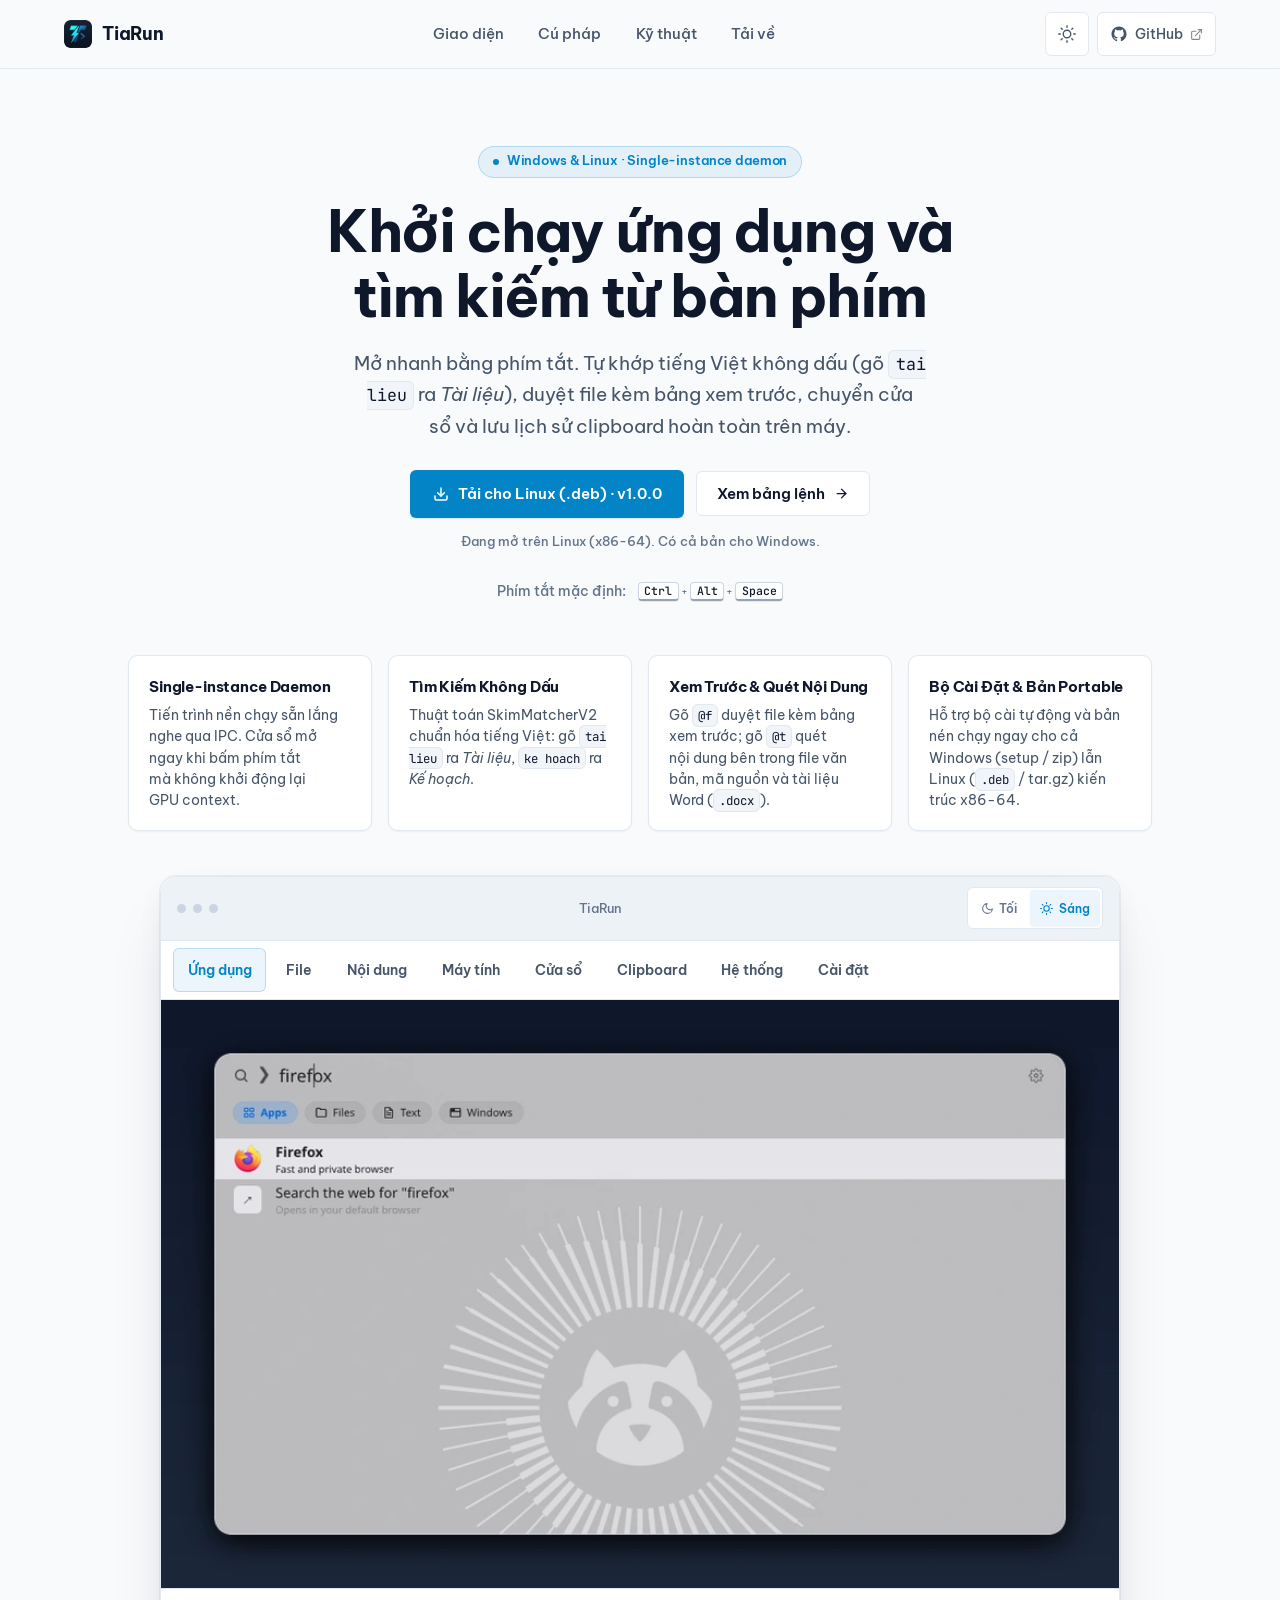
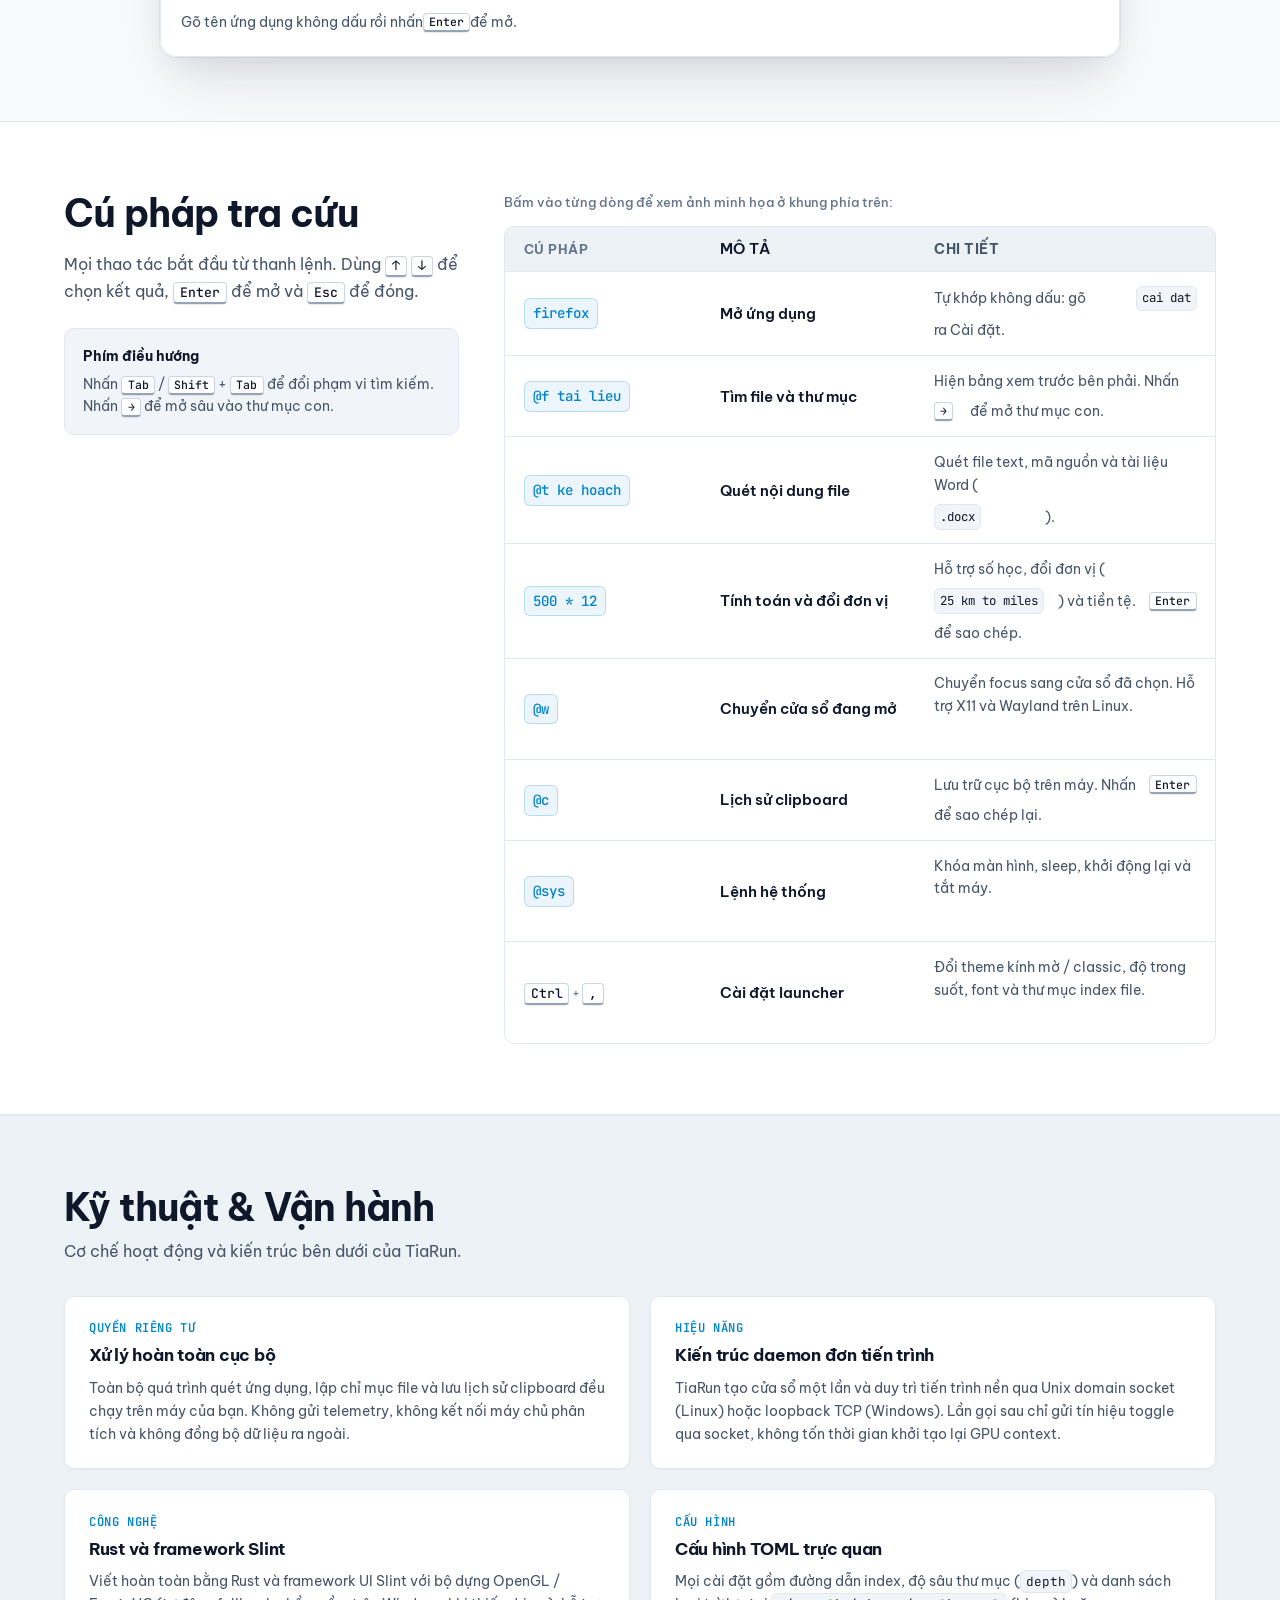
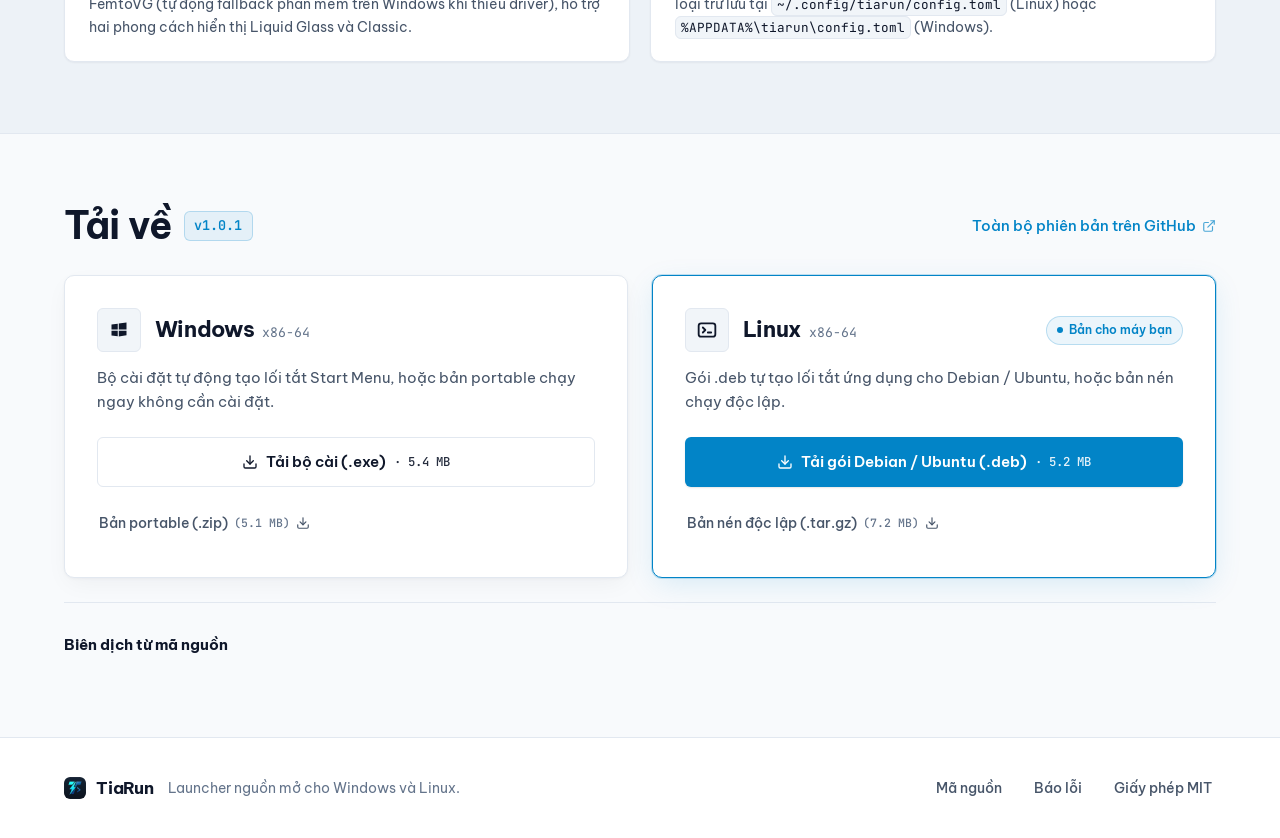
==== commit ed97dd9c: "feat(website): optimize fluid responsive layout, fix Linux icon, and polish UX copy" ====
--- a/index.html
+++ b/index.html
@@ -2,9 +2,9 @@
 <html lang="vi" data-theme="dark">
 <head>
   <meta charset="utf-8">
-  <meta name="viewport" content="width=device-width, initial-scale=1">
-  <title>TiaRun — Desktop launcher điều khiển bằng bàn phím cho Windows và Linux</title>
-  <meta name="description" content="Desktop launcher viết bằng Rust cho Windows và Linux. Khởi chạy ứng dụng, tìm file không dấu tiếng Việt, xem nội dung và tính toán trực tiếp từ bàn phím.">
+  <meta name="viewport" content="width=device-width, initial-scale=1, viewport-fit=cover">
+  <title>TiaRun — Launcher điều khiển bằng bàn phím cho Windows và Linux</title>
+  <meta name="description" content="Launcher điều khiển bằng bàn phím cho Windows và Linux. Khởi chạy ứng dụng, tìm file tiếng Việt không dấu, xem trước nội dung và tính toán trực tiếp từ thanh lệnh.">
   <meta name="theme-color" content="#0d1117" media="(prefers-color-scheme: dark)">
   <meta name="theme-color" content="#f8fafc" media="(prefers-color-scheme: light)">
   <link rel="canonical" href="https://tiarun.vercel.app/">
@@ -13,8 +13,8 @@
   <meta property="og:type" content="website">
   <meta property="og:locale" content="vi_VN">
   <meta property="og:url" content="https://tiarun.vercel.app/">
-  <meta property="og:title" content="TiaRun — Desktop launcher điều khiển bằng bàn phím cho Windows và Linux">
-  <meta property="og:description" content="Khởi chạy ứng dụng, tìm kiếm file không cần gõ dấu tiếng Việt và tính toán từ cùng một thanh lệnh. Viết bằng Rust, xử lý hoàn toàn cục bộ.">
+  <meta property="og:title" content="TiaRun — Launcher điều khiển bằng bàn phím cho Windows và Linux">
+  <meta property="og:description" content="Khởi chạy ứng dụng, tìm file tiếng Việt không dấu, xem trước nội dung và tính toán từ cùng một thanh lệnh cục bộ.">
   <meta property="og:image" content="https://tiarun.vercel.app/assets/og-image.png">
   <meta property="og:image:alt" content="Logo TiaRun">
 
@@ -35,20 +35,20 @@
 
   <header class="site-header">
     <div class="container header-inner">
-      <a class="brand" href="#top" aria-label="TiaRun trang chủ">
+      <a class="brand" href="#top" aria-label="Trang chủ TiaRun">
         <img src="assets/logo.svg" alt="" width="28" height="28" class="brand-logo">
         <span class="brand-name">TiaRun</span>
       </a>
 
       <nav class="site-nav" aria-label="Điều hướng chính">
         <a href="#gallery" class="nav-link">Giao diện</a>
-        <a href="#usage" class="nav-link">Phím tắt & Cú pháp</a>
+        <a href="#usage" class="nav-link">Cú pháp</a>
         <a href="#architecture" class="nav-link">Kỹ thuật</a>
         <a href="#download" class="nav-link">Tải về</a>
       </nav>
 
       <div class="header-actions">
-        <button type="button" class="theme-toggle-btn" id="theme-toggle-btn" aria-label="Chuyển chế độ Sáng / Tối toàn trang" title="Chuyển chế độ Sáng / Tối">
+        <button type="button" class="theme-toggle-btn" id="theme-toggle-btn" aria-label="Chuyển giao diện sáng hoặc tối" title="Đổi giao diện sáng/tối">
           <svg class="icon-moon" width="18" height="18" viewBox="0 0 24 24" fill="none" stroke="currentColor" stroke-width="1.8" stroke-linecap="round" stroke-linejoin="round" aria-hidden="true">
             <path d="M21 12.79A9 9 0 1 1 11.21 3 7 7 0 0 0 21 12.79z"/>
           </svg>
@@ -65,7 +65,7 @@
           </svg>
         </button>
 
-        <a class="repo-link" href="https://github.com/hieunx1024/tiarun" target="_blank" rel="noopener noreferrer" aria-label="Kho mã nguồn TiaRun trên GitHub">
+        <a class="repo-link" href="https://github.com/hieunx1024/tiarun" target="_blank" rel="noopener noreferrer" aria-label="Mã nguồn TiaRun trên GitHub">
           <svg width="18" height="18" viewBox="0 0 24 24" fill="currentColor" aria-hidden="true">
             <path fill-rule="evenodd" clip-rule="evenodd" d="M12 2C6.477 2 2 6.484 2 12.017c0 4.425 2.865 8.18 6.839 9.504.5.092.682-.217.682-.483 0-.237-.008-.868-.013-1.703-2.782.605-3.369-1.343-3.369-1.343-.454-1.158-1.11-1.466-1.11-1.466-.908-.62.069-.608.069-.608 1.003.07 1.53 1.032 1.53 1.032.892 1.53 2.341 1.088 2.91.832.092-.647.35-1.088.636-1.338-2.22-.253-4.555-1.113-4.555-4.951 0-1.093.39-1.988 1.029-2.688-.103-.253-.446-1.272.098-2.65 0 0 .84-.27 2.75 1.026A9.564 9.564 0 0112 6.844c.85.004 1.705.115 2.504.337 1.909-1.296 2.747-1.027 2.747-1.027.546 1.379.202 2.398.1 2.651.64.7 1.028 1.595 1.028 2.688 0 3.848-2.339 4.695-4.566 4.943.359.309.678.92.678 1.855 0 1.338-.012 2.419-.012 2.747 0 .268.18.58.688.482A10.019 10.019 0 0022 12.017C22 6.484 17.522 2 12 2z"/>
           </svg>
@@ -82,11 +82,11 @@
       <div class="intro">
         <div class="badge-pill">
           <span class="badge-dot" aria-hidden="true"></span>
-          <span>Rust · Single-instance daemon · Windows & Linux</span>
-        </div>
-        <h1 id="headline">Khởi chạy ứng dụng và tìm kiếm bằng bàn phím</h1>
+          <span>Windows & Linux · Single-instance daemon</span>
+        </div>
+        <h1 id="headline">Khởi chạy ứng dụng và tìm kiếm từ bàn phím</h1>
         <p class="lede">
-          Mở nhanh bằng phím tắt. Tự động khớp tiếng Việt không dấu (gõ <code>tai lieu</code> tìm <em>Tài liệu</em>), duyệt file kèm bảng xem trước, chuyển cửa sổ và lưu lịch sử clipboard hoàn toàn trên máy cục bộ.
+          Mở nhanh bằng phím tắt. Tự khớp tiếng Việt không dấu (gõ <code>tai lieu</code> ra <em>Tài liệu</em>), duyệt file kèm bảng xem trước, chuyển cửa sổ và lưu lịch sử clipboard hoàn toàn trên máy.
         </p>
         <div class="hero-actions">
           <a class="button primary hero-download-btn" href="#download">
@@ -94,7 +94,7 @@
             <span class="hero-download-text">Tải TiaRun v1.0.1</span>
           </a>
           <a class="button secondary" href="#usage">
-            <span>Tra cứu cú pháp</span>
+            <span>Xem bảng lệnh</span>
             <svg width="15" height="15" viewBox="0 0 24 24" fill="none" stroke="currentColor" stroke-width="2" stroke-linecap="round" stroke-linejoin="round" aria-hidden="true"><line x1="5" y1="12" x2="19" y2="12"/><polyline points="12 5 19 12 12 19"/></svg>
           </a>
         </div>
@@ -111,19 +111,19 @@
       <div class="highlights-grid" aria-label="Đặc tính kỹ thuật cốt lõi">
         <div class="highlight-item">
           <div class="highlight-title">Single-instance Daemon</div>
-          <p class="highlight-desc">Tiến trình nền duy nhất lắng nghe qua IPC (Unix socket / loopback port), hiện cửa sổ ngay khi nhận phím tắt mà không khởi động lại engine.</p>
+          <p class="highlight-desc">Tiến trình nền chạy sẵn lắng nghe qua IPC. Cửa sổ mở ngay khi bấm phím tắt mà không khởi động lại GPU context.</p>
         </div>
         <div class="highlight-item">
-          <div class="highlight-title">Fuzzy Search Không Dấu</div>
-          <p class="highlight-desc">Thuật toán SkimMatcherV2 kết hợp bộ chuẩn hóa ký tự tiếng Việt: gõ <code>tai lieu</code> tìm <em>Tài liệu</em>, <code>ke hoach</code> tìm <em>Kế hoạch</em>.</p>
+          <div class="highlight-title">Tìm Kiếm Không Dấu</div>
+          <p class="highlight-desc">Thuật toán SkimMatcherV2 chuẩn hóa tiếng Việt: gõ <code>tai lieu</code> ra <em>Tài liệu</em>, <code>ke hoach</code> ra <em>Kế hoạch</em>.</p>
         </div>
         <div class="highlight-item">
-          <div class="highlight-title">File Preview & Quét Nội Dung</div>
-          <p class="highlight-desc">Tiền tố <code>@f</code> lọc file kèm bảng xem trước bên phải; <code>@t</code> quét nội dung bên trong file văn bản và tài liệu Word (<code>.docx</code>).</p>
+          <div class="highlight-title">Xem Trước & Quét Nội Dung</div>
+          <p class="highlight-desc">Gõ <code>@f</code> duyệt file kèm bảng xem trước; gõ <code>@t</code> quét nội dung bên trong file văn bản, mã nguồn và tài liệu Word (<code>.docx</code>).</p>
         </div>
         <div class="highlight-item">
-          <div class="highlight-title">Gói Cài Đặt & Portable</div>
-          <p class="highlight-desc">Hỗ trợ bộ cài hệ thống và bản nén portable cho Windows (Inno Setup / zip) cùng Linux (Debian <code>.deb</code> / tar.gz) kiến trúc x86-64.</p>
+          <div class="highlight-title">Bộ Cài Đặt & Bản Portable</div>
+          <p class="highlight-desc">Hỗ trợ bộ cài tự động và bản nén chạy ngay cho cả Windows (setup / zip) lẫn Linux (<code>.deb</code> / tar.gz) kiến trúc x86-64.</p>
         </div>
       </div>
 
@@ -150,11 +150,11 @@
           </div>
 
           <div class="window-title-bar">
-            <span class="window-title-text">TiaRun — Cửa sổ tìm kiếm</span>
+            <span class="window-title-text">TiaRun</span>
           </div>
 
           <!-- Segmented Control for Gallery Theme (Tối | Sáng) -->
-          <div class="segmented-control" role="group" aria-label="Chọn chế độ màu xem trước">
+          <div class="segmented-control" role="group" aria-label="Chế độ màu xem trước">
             <button type="button" class="segment-btn active" data-theme-target="dark" id="btn-theme-dark" aria-pressed="true">
               <svg width="13" height="13" viewBox="0 0 24 24" fill="none" stroke="currentColor" stroke-width="2" stroke-linecap="round" stroke-linejoin="round" aria-hidden="true"><path d="M21 12.79A9 9 0 1 1 11.21 3 7 7 0 0 0 21 12.79z"/></svg>
               <span>Tối</span>
@@ -187,7 +187,7 @@
             <img class="img-light" src="assets/demo-apps-light.webp?v=1.0.6" width="880" height="540" alt="Tìm kiếm ứng dụng trên TiaRun giao diện sáng" loading="eager">
           </div>
           <figcaption>
-            Nhập tên ứng dụng rồi nhấn <kbd>Enter</kbd> để chạy. Hỗ trợ tìm không dấu tiếng Việt.
+            Gõ tên ứng dụng không dấu rồi nhấn <kbd>Enter</kbd> để mở.
           </figcaption>
         </figure>
 
@@ -197,7 +197,7 @@
             <img class="img-light" src="assets/demo-files-light.webp?v=1.0.6" width="880" height="540" alt="Tìm kiếm file và thư mục trên TiaRun giao diện sáng" loading="lazy">
           </div>
           <figcaption>
-            Tiền tố <code>@f</code> lọc file và thư mục theo tên, kèm bảng xem trước bên phải. Nhấn <kbd>→</kbd> để duyệt vào thư mục con.
+            Gõ <code>@f</code> để tìm file kèm bảng xem trước. Nhấn <kbd>→</kbd> để mở thư mục con.
           </figcaption>
         </figure>
 
@@ -207,7 +207,7 @@
             <img class="img-light" src="assets/demo-text-light.webp?v=1.0.6" width="880" height="540" alt="Tìm kiếm nội dung văn bản bên trong file trên TiaRun giao diện sáng" loading="lazy">
           </div>
           <figcaption>
-            Tiền tố <code>@t</code> quét chuỗi văn bản bên trong file text, mã nguồn và tài liệu <code>.docx</code>.
+            Gõ <code>@t</code> để tìm nội dung trong file văn bản, mã nguồn và tài liệu Word (<code>.docx</code>).
           </figcaption>
         </figure>
 
@@ -217,7 +217,7 @@
             <img class="img-light" src="assets/demo-calc-light.webp?v=1.0.6" width="880" height="540" alt="Tính toán số học và đổi đơn vị trên TiaRun giao diện sáng" loading="lazy">
           </div>
           <figcaption>
-            Nhập biểu thức số học (<code>500 * 12</code>) hoặc quy đổi đơn vị (<code>25 km to miles</code>). Nhấn <kbd>Enter</kbd> để sao chép kết quả.
+            Tính toán số học hoặc đổi đơn vị. Nhấn <kbd>Enter</kbd> để sao chép kết quả.
           </figcaption>
         </figure>
 
@@ -227,7 +227,7 @@
             <img class="img-light" src="assets/demo-windows-light.webp?v=1.0.6" width="880" height="540" alt="Chuyển đổi cửa sổ đang mở trên TiaRun giao diện sáng" loading="lazy">
           </div>
           <figcaption>
-            Tiền tố <code>@w</code> liệt kê và chuyển focus sang cửa sổ ứng dụng đang mở.
+            Gõ <code>@w</code> để liệt kê và chuyển focus sang cửa sổ đang mở.
           </figcaption>
         </figure>
 
@@ -237,7 +237,7 @@
             <img class="img-light" src="assets/demo-clipboard-light.webp?v=1.0.6" width="880" height="540" alt="Lịch sử clipboard trên TiaRun giao diện sáng" loading="lazy">
           </div>
           <figcaption>
-            Tiền tố <code>@c</code> duyệt lịch sử clipboard cục bộ và sao chép lại đoạn văn bản đã lưu.
+            Gõ <code>@c</code> để tìm lại và sao chép đoạn văn bản từ lịch sử clipboard.
           </figcaption>
         </figure>
 
@@ -247,7 +247,7 @@
             <img class="img-light" src="assets/demo-system-light.webp?v=1.0.6" width="880" height="540" alt="Thao tác lệnh hệ thống trên TiaRun giao diện sáng" loading="lazy">
           </div>
           <figcaption>
-            Tiền tố <code>@sys</code> gọi lệnh hệ thống: khóa màn hình, sleep, khởi động lại hoặc tắt máy.
+            Gõ <code>@sys</code> để khóa màn hình, sleep, khởi động lại hoặc tắt máy.
           </figcaption>
         </figure>
 
@@ -257,7 +257,7 @@
             <img class="img-light" src="assets/demo-settings-light.webp?v=1.0.6" width="880" height="540" alt="Bảng tùy chỉnh cài đặt trên TiaRun giao diện sáng" loading="lazy">
           </div>
           <figcaption>
-            Nhấn <kbd>Ctrl</kbd> + <kbd>,</kbd> để đổi theme Liquid Glass / Classic, độ trong suốt, dark/light và autostart.
+            Nhấn <kbd>Ctrl</kbd> + <kbd>,</kbd> để đổi theme kính mờ, độ trong suốt và thư mục quét file.
           </figcaption>
         </figure>
       </fieldset>
@@ -267,76 +267,76 @@
     <section class="section usage-section" id="usage" aria-labelledby="usage-heading">
       <div class="container section-grid">
         <div class="usage-intro">
-          <h2 id="usage-heading">Bảng tra cứu cú pháp</h2>
+          <h2 id="usage-heading">Cú pháp tra cứu</h2>
           <p class="usage-summary">
-            Mọi thao tác đều thực hiện từ cùng một ô tìm kiếm. Dùng phím mũi tên <kbd>↑</kbd> <kbd>↓</kbd> để chọn kết quả, <kbd>Enter</kbd> để thực thi và <kbd>Esc</kbd> để đóng.
+            Mọi thao tác bắt đầu từ thanh lệnh. Dùng <kbd>↑</kbd> <kbd>↓</kbd> để chọn kết quả, <kbd>Enter</kbd> để mở và <kbd>Esc</kbd> để đóng.
           </p>
           <div class="usage-navigation-hint">
-            <div class="hint-title">Phím điều hướng nhanh</div>
+            <div class="hint-title">Phím điều hướng</div>
             <p>
-              Nhấn <kbd>Tab</kbd> hoặc <kbd>Shift</kbd> + <kbd>Tab</kbd> để đổi nhanh giữa các phạm vi tìm kiếm. Nhấn phím mũi tên <kbd>→</kbd> để duyệt sâu vào thư mục đang chọn.
+              Nhấn <kbd>Tab</kbd> / <kbd>Shift</kbd> + <kbd>Tab</kbd> để đổi phạm vi tìm kiếm. Nhấn <kbd>→</kbd> để mở sâu vào thư mục con.
             </p>
           </div>
         </div>
 
         <div class="commands-wrapper">
           <div class="commands-header-note">
-            <span>Bấm vào từng dòng để xem minh họa trực tiếp trên cửa sổ demo phía trên:</span>
+            <span>Bấm vào từng dòng để xem ảnh minh họa ở khung phía trên:</span>
           </div>
 
           <div class="cheatsheet-table" role="region" aria-label="Bảng cú pháp lệnh TiaRun">
             <div class="cheatsheet-row header-row">
-              <span class="col-cmd">Cú pháp / Phím tắt</span>
-              <span class="col-desc">Thao tác</span>
-              <span class="col-note">Hành vi & Ghi chú</span>
+              <span class="col-cmd">Cú pháp</span>
+              <span class="col-desc">Mô tả</span>
+              <span class="col-note">Chi tiết</span>
             </div>
 
             <div class="command-row" data-target-tab="apps" role="button" tabindex="0" title="Bấm để xem minh họa Ứng dụng">
               <div class="col-cmd"><code>firefox</code></div>
-              <div class="col-desc">Tìm và mở ứng dụng đã cài đặt.</div>
-              <div class="col-note">Tự động khớp không dấu: <code>cai dat</code> tìm thấy Cài đặt. <span class="inspect-tag" aria-hidden="true">Xem demo ↗</span></div>
+              <div class="col-desc">Mở ứng dụng</div>
+              <div class="col-note">Tự khớp không dấu: gõ <code>cai dat</code> ra Cài đặt. <span class="inspect-tag" aria-hidden="true">Xem demo ↗</span></div>
             </div>
 
             <div class="command-row" data-target-tab="files" role="button" tabindex="0" title="Bấm để xem minh họa File">
               <div class="col-cmd"><code>@f tai lieu</code></div>
-              <div class="col-desc">Tìm file và thư mục theo tên.</div>
-              <div class="col-note">Quét các thư mục đã cấu hình. Nhấn <kbd>→</kbd> để vào thư mục con. <span class="inspect-tag" aria-hidden="true">Xem demo ↗</span></div>
+              <div class="col-desc">Tìm file và thư mục</div>
+              <div class="col-note">Hiện bảng xem trước bên phải. Nhấn <kbd>→</kbd> để mở thư mục con. <span class="inspect-tag" aria-hidden="true">Xem demo ↗</span></div>
             </div>
 
             <div class="command-row" data-target-tab="text" role="button" tabindex="0" title="Bấm để xem minh họa Nội dung">
               <div class="col-cmd"><code>@t ke hoach</code></div>
-              <div class="col-desc">Tìm chuỗi văn bản bên trong file.</div>
-              <div class="col-note">Hỗ trợ file text, source code và tài liệu Word (<code>.docx</code>). <span class="inspect-tag" aria-hidden="true">Xem demo ↗</span></div>
+              <div class="col-desc">Quét nội dung file</div>
+              <div class="col-note">Quét file text, mã nguồn và tài liệu Word (<code>.docx</code>). <span class="inspect-tag" aria-hidden="true">Xem demo ↗</span></div>
             </div>
 
             <div class="command-row" data-target-tab="calc" role="button" tabindex="0" title="Bấm để xem minh họa Máy tính">
               <div class="col-cmd"><code>500 * 12</code></div>
-              <div class="col-desc">Tính toán số học hoặc đổi đơn vị.</div>
-              <div class="col-note">Hỗ trợ đơn vị (<code>25 km to miles</code>) và tiền tệ. Nhấn <kbd>Enter</kbd> để copy. <span class="inspect-tag" aria-hidden="true">Xem demo ↗</span></div>
+              <div class="col-desc">Tính toán và đổi đơn vị</div>
+              <div class="col-note">Hỗ trợ số học, đổi đơn vị (<code>25 km to miles</code>) và tiền tệ. <kbd>Enter</kbd> để sao chép. <span class="inspect-tag" aria-hidden="true">Xem demo ↗</span></div>
             </div>
 
             <div class="command-row" data-target-tab="windows" role="button" tabindex="0" title="Bấm để xem minh họa Cửa sổ">
               <div class="col-cmd"><code>@w</code></div>
-              <div class="col-desc">Liệt kê và chuyển focus cửa sổ.</div>
-              <div class="col-note">Chuyển sang cửa sổ đang chạy. Trên Linux phụ thuộc session X11/Wayland. <span class="inspect-tag" aria-hidden="true">Xem demo ↗</span></div>
+              <div class="col-desc">Chuyển cửa sổ đang mở</div>
+              <div class="col-note">Chuyển focus sang cửa sổ đã chọn. Hỗ trợ X11 và Wayland trên Linux. <span class="inspect-tag" aria-hidden="true">Xem demo ↗</span></div>
             </div>
 
             <div class="command-row" data-target-tab="clipboard" role="button" tabindex="0" title="Bấm để xem minh họa Clipboard">
               <div class="col-cmd"><code>@c</code></div>
-              <div class="col-desc">Xem lại lịch sử clipboard.</div>
-              <div class="col-note">Lưu trữ cục bộ trên máy. Nhấn <kbd>Enter</kbd> để sao chép lại đoạn văn bản. <span class="inspect-tag" aria-hidden="true">Xem demo ↗</span></div>
+              <div class="col-desc">Lịch sử clipboard</div>
+              <div class="col-note">Lưu trữ cục bộ trên máy. Nhấn <kbd>Enter</kbd> để sao chép lại. <span class="inspect-tag" aria-hidden="true">Xem demo ↗</span></div>
             </div>
 
             <div class="command-row" data-target-tab="system" role="button" tabindex="0" title="Bấm để xem minh họa Hệ thống">
               <div class="col-cmd"><code>@sys</code></div>
-              <div class="col-desc">Thao tác điều khiển hệ thống.</div>
-              <div class="col-note">Bao gồm khóa màn hình, sleep, khởi động lại và tắt máy. <span class="inspect-tag" aria-hidden="true">Xem demo ↗</span></div>
+              <div class="col-desc">Lệnh hệ thống</div>
+              <div class="col-note">Khóa màn hình, sleep, khởi động lại và tắt máy. <span class="inspect-tag" aria-hidden="true">Xem demo ↗</span></div>
             </div>
 
             <div class="command-row" data-target-tab="settings" role="button" tabindex="0" title="Bấm để xem minh họa Cài đặt">
               <div class="col-cmd"><kbd>Ctrl</kbd><span class="key-sep">+</span><kbd>,</kbd></div>
-              <div class="col-desc">Mở bảng tùy chỉnh launcher.</div>
-              <div class="col-note">Đổi theme Liquid Glass / Classic, độ mờ, font và vị trí index file. <span class="inspect-tag" aria-hidden="true">Xem demo ↗</span></div>
+              <div class="col-desc">Cài đặt launcher</div>
+              <div class="col-note">Đổi theme kính mờ / classic, độ trong suốt, font và thư mục index file. <span class="inspect-tag" aria-hidden="true">Xem demo ↗</span></div>
             </div>
           </div>
         </div>
@@ -348,14 +348,14 @@
       <div class="container">
         <div class="tech-header">
           <h2 id="tech-heading">Kỹ thuật & Vận hành</h2>
-          <p class="tech-lede">Những thông tin cốt lõi về cơ chế hoạt động nội tại của TiaRun.</p>
+          <p class="tech-lede">Cơ chế hoạt động và kiến trúc bên dưới của TiaRun.</p>
         </div>
 
         <div class="tech-grid">
           <article class="tech-card">
             <div class="tech-card-header">
               <span class="tech-tag">Quyền riêng tư</span>
-              <h3>Xử lý hoàn toàn cục bộ (Local-first)</h3>
+              <h3>Xử lý hoàn toàn cục bộ</h3>
             </div>
             <p>Toàn bộ quá trình quét ứng dụng, lập chỉ mục file và lưu lịch sử clipboard đều chạy trên máy của bạn. Không gửi telemetry, không kết nối máy chủ phân tích và không đồng bộ dữ liệu ra ngoài.</p>
           </article>
@@ -363,7 +363,7 @@
           <article class="tech-card">
             <div class="tech-card-header">
               <span class="tech-tag">Hiệu năng</span>
-              <h3>Cơ chế Single-instance Daemon</h3>
+              <h3>Kiến trúc daemon đơn tiến trình</h3>
             </div>
             <p>TiaRun tạo cửa sổ một lần và duy trì tiến trình nền qua Unix domain socket (Linux) hoặc loopback TCP (Windows). Lần gọi sau chỉ gửi tín hiệu toggle qua socket, không tốn thời gian khởi tạo lại GPU context.</p>
           </article>
@@ -371,7 +371,7 @@
           <article class="tech-card">
             <div class="tech-card-header">
               <span class="tech-tag">Công nghệ</span>
-              <h3>Động cơ Rust & Slint GUI</h3>
+              <h3>Rust và framework Slint</h3>
             </div>
             <p>Viết hoàn toàn bằng Rust và framework UI Slint với bộ dựng OpenGL / FemtoVG (tự động fallback phần mềm trên Windows khi thiếu driver), hỗ trợ hai phong cách hiển thị Liquid Glass và Classic.</p>
           </article>
@@ -379,7 +379,7 @@
           <article class="tech-card">
             <div class="tech-card-header">
               <span class="tech-tag">Cấu hình</span>
-              <h3>Tệp cấu hình TOML minh bạch</h3>
+              <h3>Cấu hình TOML trực quan</h3>
             </div>
             <p>Mọi cài đặt gồm đường dẫn index, độ sâu thư mục (<code>depth</code>) và danh sách loại trừ lưu tại <code>~/.config/tiarun/config.toml</code> (Linux) hoặc <code>%APPDATA%\tiarun\config.toml</code> (Windows).</p>
           </article>
@@ -392,11 +392,11 @@
       <div class="container">
         <div class="download-heading">
           <div class="download-title-group">
-            <h2 id="download-heading">Bản phát hành</h2>
+            <h2 id="download-heading">Tải về</h2>
             <span class="release-tag-badge" id="release-version-badge">v1.0.1</span>
           </div>
           <a class="text-link" href="https://github.com/hieunx1024/tiarun/releases" target="_blank" rel="noopener noreferrer">
-            <span>Tất cả phiên bản</span>
+            <span>Toàn bộ phiên bản trên GitHub</span>
             <svg class="external-icon" width="14" height="14" viewBox="0 0 24 24" fill="none" stroke="currentColor" stroke-width="2" stroke-linecap="round" stroke-linejoin="round" aria-hidden="true"><path d="M18 13v6a2 2 0 0 1-2 2H5a2 2 0 0 1-2-2V8a2 2 0 0 1 2-2h6"/><polyline points="15 3 21 3 21 9"/><line x1="10" y1="14" x2="21" y2="3"/></svg>
           </a>
         </div>
@@ -406,7 +406,7 @@
           <article class="download-card" id="card-windows">
             <div class="card-header">
               <div class="os-icon os-windows" aria-hidden="true">
-                <svg width="22" height="22" viewBox="0 0 24 24" fill="currentColor">
+                <svg viewBox="0 0 24 24" width="20" height="20" fill="currentColor" aria-hidden="true">
                   <path d="M3 5.479L10.5 4.457V11.25H3V5.479ZM3 12.75H10.5V19.543L3 18.521V12.75ZM11.75 4.293L21 3V11.25H11.75V4.293ZM21 12.75L11.75 12.75V19.707L21 18.414V12.75Z"/>
                 </svg>
               </div>
@@ -415,21 +415,21 @@
                 <span class="os-arch">x86-64</span>
               </div>
               <span class="os-badge" id="badge-windows" hidden>
-                <span class="badge-dot" aria-hidden="true"></span>Phù hợp máy bạn
+                <span class="badge-dot" aria-hidden="true"></span>Bản cho máy bạn
               </span>
             </div>
 
-            <p class="card-desc">Bộ cài đặt tự động thiết lập phím tắt và Start Menu, hoặc bản nén portable chạy trực tiếp không cần cài đặt.</p>
+            <p class="card-desc">Bộ cài đặt tự động tạo lối tắt Start Menu, hoặc bản portable chạy ngay không cần cài đặt.</p>
 
             <div class="card-actions">
-              <a class="button primary download-btn" data-package="exe" href="https://github.com/hieunx1024/tiarun/releases/latest">
+              <a class="button secondary download-btn" data-package="exe" href="https://github.com/hieunx1024/tiarun/releases/latest">
                 <svg width="16" height="16" viewBox="0 0 24 24" fill="none" stroke="currentColor" stroke-width="2" stroke-linecap="round" stroke-linejoin="round" aria-hidden="true"><path d="M21 15v4a2 2 0 0 1-2 2H5a2 2 0 0 1-2-2v-4"/><polyline points="7 10 12 15 17 10"/><line x1="12" y1="15" x2="12" y2="3"/></svg>
                 <span class="btn-label">Tải bộ cài (.exe)</span>
                 <span class="file-size" id="size-exe">· 5.4 MB</span>
               </a>
 
               <a class="text-link secondary-download" data-package="zip" href="https://github.com/hieunx1024/tiarun/releases/latest">
-                <span>Bản nén portable (.zip)</span>
+                <span>Bản portable (.zip)</span>
                 <span class="file-size-inline" id="size-zip">(5.1 MB)</span>
                 <svg width="14" height="14" viewBox="0 0 24 24" fill="none" stroke="currentColor" stroke-width="2" stroke-linecap="round" stroke-linejoin="round" aria-hidden="true"><path d="M21 15v4a2 2 0 0 1-2 2H5a2 2 0 0 1-2-2v-4"/><polyline points="7 10 12 15 17 10"/><line x1="12" y1="15" x2="12" y2="3"/></svg>
               </a>
@@ -440,12 +440,10 @@
           <article class="download-card" id="card-linux">
             <div class="card-header">
               <div class="os-icon os-linux" aria-hidden="true">
-                <svg width="22" height="22" viewBox="0 0 24 24" fill="none" stroke="currentColor" stroke-width="1.8" stroke-linecap="round" stroke-linejoin="round">
-                  <path d="M12 3a4 4 0 0 0-4 4v3a4 4 0 0 0 8 0V7a4 4 0 0 0-4-4z"/>
-                  <path d="M8 10c-2.5 1-4 3.5-4 7 0 2 1.5 3 4 3h8c2.5 0 4-1 4-3 0-3.5-1.5-6-4-7"/>
-                  <circle cx="10" cy="7" r=".75" fill="currentColor"/>
-                  <circle cx="14" cy="7" r=".75" fill="currentColor"/>
-                  <path d="M11 9c.5.5 1.5.5 2 0"/>
+                <svg viewBox="0 0 24 24" width="20" height="20" fill="none" stroke="currentColor" stroke-width="2.2" stroke-linecap="round" stroke-linejoin="round" aria-hidden="true">
+                  <rect x="2" y="4" width="20" height="16" rx="3" />
+                  <path d="m7 9 3 3-3 3" />
+                  <path d="M13 15h4" />
                 </svg>
               </div>
               <div class="os-info">
@@ -453,21 +451,21 @@
                 <span class="os-arch">x86-64</span>
               </div>
               <span class="os-badge" id="badge-linux" hidden>
-                <span class="badge-dot" aria-hidden="true"></span>Phù hợp máy bạn
+                <span class="badge-dot" aria-hidden="true"></span>Bản cho máy bạn
               </span>
             </div>
 
-            <p class="card-desc">Gói <code>.deb</code> tích hợp desktop entry cho Debian / Ubuntu, hoặc file nén chứa binary thực thi độc lập.</p>
+            <p class="card-desc">Gói .deb tự tạo lối tắt ứng dụng cho Debian / Ubuntu, hoặc bản nén chạy độc lập.</p>
 
             <div class="card-actions">
-              <a class="button primary download-btn" data-package="deb" href="https://github.com/hieunx1024/tiarun/releases/latest">
+              <a class="button secondary download-btn" data-package="deb" href="https://github.com/hieunx1024/tiarun/releases/latest">
                 <svg width="16" height="16" viewBox="0 0 24 24" fill="none" stroke="currentColor" stroke-width="2" stroke-linecap="round" stroke-linejoin="round" aria-hidden="true"><path d="M21 15v4a2 2 0 0 1-2 2H5a2 2 0 0 1-2-2v-4"/><polyline points="7 10 12 15 17 10"/><line x1="12" y1="15" x2="12" y2="3"/></svg>
                 <span class="btn-label">Tải gói Debian / Ubuntu (.deb)</span>
                 <span class="file-size" id="size-deb">· 5.2 MB</span>
               </a>
 
               <a class="text-link secondary-download" data-package="tar" href="https://github.com/hieunx1024/tiarun/releases/latest">
-                <span>Bản nén binary (.tar.gz)</span>
+                <span>Bản nén độc lập (.tar.gz)</span>
                 <span class="file-size-inline" id="size-tar">(7.2 MB)</span>
                 <svg width="14" height="14" viewBox="0 0 24 24" fill="none" stroke="currentColor" stroke-width="2" stroke-linecap="round" stroke-linejoin="round" aria-hidden="true"><path d="M21 15v4a2 2 0 0 1-2 2H5a2 2 0 0 1-2-2v-4"/><polyline points="7 10 12 15 17 10"/><line x1="12" y1="15" x2="12" y2="3"/></svg>
               </a>
@@ -477,12 +475,12 @@
 
         <!-- Build from Source Collapsible -->
         <details class="build-guide">
-          <summary>Biên dịch từ mã nguồn (Rust)</summary>
+          <summary>Biên dịch từ mã nguồn</summary>
           <div class="build-guide-content">
-            <p>Cần Rust toolchain phiên bản ổn định (stable) và Cargo. Cài đặt các thư viện đồ họa hệ thống trên Debian / Ubuntu:</p>
+            <p>Yêu cầu Rust toolchain phiên bản ổn định (stable) và Cargo. Cài đặt các thư viện đồ họa hệ thống trên Debian / Ubuntu:</p>
             <pre><code>sudo apt install build-essential pkg-config libxkbcommon-dev libxkbcommon-x11-dev \
   libfontconfig1-dev libwayland-dev libegl1-mesa-dev libgl1-mesa-dev libx11-dev libx11-xcb-dev</code></pre>
-            <p>Clone repository và biên dịch bản release tối ưu:</p>
+            <p>Clone kho mã nguồn và biên dịch bản release tối ưu:</p>
             <pre><code>git clone https://github.com/hieunx1024/tiarun.git
 cd tiarun
 cargo build --release --locked</code></pre>
@@ -502,12 +500,12 @@
       <div class="footer-brand">
         <img src="assets/logo.svg" alt="" width="22" height="22" class="brand-logo">
         <span class="footer-name">TiaRun</span>
-        <span class="footer-desc">Desktop launcher nguồn mở viết bằng Rust cho Windows & Linux.</span>
+        <span class="footer-desc">Launcher nguồn mở cho Windows và Linux.</span>
       </div>
 
       <nav class="footer-nav" aria-label="Liên kết dự án">
         <a href="https://github.com/hieunx1024/tiarun" target="_blank" rel="noopener noreferrer">Mã nguồn</a>
-        <a href="https://github.com/hieunx1024/tiarun/issues" target="_blank" rel="noopener noreferrer">Báo lỗi & góp ý</a>
+        <a href="https://github.com/hieunx1024/tiarun/issues" target="_blank" rel="noopener noreferrer">Báo lỗi</a>
         <a href="https://github.com/hieunx1024/tiarun/blob/main/LICENSE" target="_blank" rel="noopener noreferrer">Giấy phép MIT</a>
       </nav>
     </div>
--- a/style.css
+++ b/style.css
@@ -1,7 +1,8 @@
 /* ==========================================================================
    TiaRun — Official Release Website Stylesheet
-   Architecture: Zero-dependency, Modern Semantic CSS with CSS Variables
+   Architecture: Zero-dependency, Fluid Responsive Semantic CSS
    Aesthetic: Senior Desktop Utility (Inspired by Ghostty, Zed, Linear)
+   Tuned for: Seamless Fluid Scaling (320px to 2560px), iOS Safari, Android Chrome
    ========================================================================== */
 
 /* --- CSS Variables & Design Tokens --- */
@@ -26,6 +27,12 @@
   --radius-xl: 20px;
 }
 
+@media (max-width: 48rem) {
+  :root {
+    --header-height: 3.5rem;
+  }
+}
+
 /* Light Theme (Clean Crisp Neutrals + WCAG AA Sky Accent) */
 html[data-theme="light"] {
   --bg-page: #f8fafc;
@@ -51,7 +58,7 @@
 
   /* Stage & Preview */
   --stage-bg: #f1f5f9;
-  --header-bg: rgba(248, 250, 252, 0.85);
+  --header-bg: rgba(248, 250, 252, 0.88);
 
   /* Keyboard keys */
   --kbd-bg: #ffffff;
@@ -65,7 +72,7 @@
   --shadow-window: 0 0 0 1px rgba(15, 23, 42, 0.06), 0 12px 32px -8px rgba(15, 23, 42, 0.08), 0 32px 64px -16px rgba(15, 23, 42, 0.12);
 }
 
-/* Dark Theme (Crisp Obsidian & Deep Slate Slate Palette derived from logo.svg) */
+/* Dark Theme (Crisp Obsidian & Deep Slate Palette derived from logo.svg) */
 html[data-theme="dark"] {
   --bg-page: #0c1017;
   --bg-surface: #141a24;
@@ -90,7 +97,7 @@
 
   /* Stage & Preview */
   --stage-bg: #101520;
-  --header-bg: rgba(12, 16, 23, 0.85);
+  --header-bg: rgba(12, 16, 23, 0.88);
 
   /* Keyboard keys */
   --kbd-bg: #1a2230;
@@ -109,14 +116,50 @@
   box-sizing: border-box;
 }
 
+/* Guard flex and grid child elements against phình khung / horizontal overflow */
+fieldset {
+  min-width: 0;
+  min-inline-size: 0;
+  margin: 0;
+  padding: 0;
+  border: 0;
+}
+
+.intro,
+.highlight-item,
+.gallery,
+.example,
+.cheatsheet-table,
+.cheatsheet-row,
+.command-row,
+.col-cmd,
+.col-desc,
+.col-note,
+.tech-card,
+.download-card,
+.card-header,
+.os-info,
+.build-guide-content,
+.footer-inner,
+.footer-brand {
+  min-width: 0;
+}
+
+[hidden], .os-badge[hidden] {
+  display: none !important;
+}
+
 html {
   font-family: var(--font-sans);
   font-size: 100%;
   line-height: 1.6;
   scroll-behavior: smooth;
-  scroll-padding-top: calc(var(--header-height) + 1.5rem);
+  scroll-padding-top: calc(var(--header-height) + 1.25rem);
   -webkit-font-smoothing: antialiased;
   -moz-osx-font-smoothing: grayscale;
+  -webkit-text-size-adjust: 100%;
+  text-size-adjust: 100%;
+  overflow-x: clip;
 }
 
 body {
@@ -124,15 +167,18 @@
   background-color: var(--bg-page);
   color: var(--text-primary);
   min-height: 100vh;
+  min-height: 100dvh;
   display: flex;
   flex-direction: column;
+  overflow-x: clip;
 }
 
 main {
   flex: 1 0 auto;
-}
-
-/* Typography Hierarchy & Vietnamese diacritic fix */
+  min-width: 0;
+}
+
+/* Typography Hierarchy & Vietnamese Diacritic Safety */
 h1, h2, h3, h4, p, figure, dl, dd, ul, ol {
   margin: 0;
 }
@@ -143,26 +189,34 @@
   line-height: 1.15;
 }
 
-/* Diacritic-safe letter spacing (max -0.025em to prevent overlapping marks) */
+h1, h2 {
+  text-wrap: balance;
+}
+
+p, dd, figcaption {
+  text-wrap: pretty;
+}
+
+/* Fluid Typography using clamp() */
 h1 {
-  font-size: clamp(2.35rem, 5.2vw, 4.2rem);
-  line-height: 1.1;
+  font-size: clamp(1.85rem, 3.8vw + 0.6rem, 3.8rem);
+  line-height: 1.12;
   letter-spacing: -0.025em;
 }
 
 h2 {
-  font-size: clamp(1.75rem, 3.8vw, 2.45rem);
+  font-size: clamp(1.45rem, 2.6vw + 0.4rem, 2.35rem);
   letter-spacing: -0.02em;
 }
 
 h3 {
-  font-size: 1.25rem;
+  font-size: clamp(1.1rem, 1.5vw + 0.4rem, 1.3rem);
   letter-spacing: -0.015em;
 }
 
 p, dd {
   color: var(--text-secondary);
-  font-size: 1rem;
+  font-size: clamp(0.92rem, 0.3vw + 0.82rem, 1rem);
   line-height: 1.65;
 }
 
@@ -172,10 +226,6 @@
   transition: color var(--duration-fast) ease, opacity var(--duration-fast) ease;
 }
 
-a:hover {
-  color: var(--accent-hover);
-}
-
 :focus-visible {
   outline: 2px solid var(--accent);
   outline-offset: 3px;
@@ -188,7 +238,7 @@
   height: auto;
 }
 
-/* Code & Mechanical Keyboard Style */
+/* Code & Mechanical Keyboard Styling */
 code, kbd {
   font-family: var(--font-mono);
   font-size: 0.88em;
@@ -200,6 +250,7 @@
   padding: 0.15em 0.4em;
   border-radius: var(--radius-sm);
   border: 1px solid var(--border-hairline);
+  word-break: break-word;
 }
 
 kbd {
@@ -221,6 +272,7 @@
   box-shadow: 0 1px 1px rgba(0, 0, 0, 0.08);
   vertical-align: baseline;
   user-select: none;
+  white-space: nowrap;
 }
 
 .key-sep {
@@ -230,10 +282,16 @@
   user-select: none;
 }
 
-/* Layout Utilities */
+/* Layout Utilities & Fluid Container */
 .container {
-  width: min(100% - 3rem, var(--container-max));
+  width: min(100% - 2rem, var(--container-max));
   margin-inline: auto;
+}
+
+@media (min-width: 48rem) {
+  .container {
+    width: min(100% - 3rem, var(--container-max));
+  }
 }
 
 .visually-hidden {
@@ -268,7 +326,7 @@
 }
 
 /* ==========================================================================
-   Header & Sticky Navigation (Subtle Blur Glass)
+   Header & Sticky Navigation (Safe Area + Blur Glass)
    ========================================================================== */
 .site-header {
   position: sticky;
@@ -278,6 +336,8 @@
   backdrop-filter: blur(14px);
   -webkit-backdrop-filter: blur(14px);
   border-bottom: 1px solid var(--border-hairline);
+  padding-left: env(safe-area-inset-left);
+  padding-right: env(safe-area-inset-right);
   transition: border-color var(--duration-normal) ease;
 }
 
@@ -285,7 +345,7 @@
   display: flex;
   align-items: center;
   justify-content: space-between;
-  gap: 1.5rem;
+  gap: 0.75rem;
   height: var(--header-height);
 }
 
@@ -293,12 +353,10 @@
   display: inline-flex;
   align-items: center;
   gap: 0.65rem;
+  min-height: 44px;
   color: var(--text-primary);
   text-decoration: none;
-}
-
-.brand:hover {
-  color: var(--text-primary);
+  flex-shrink: 0;
 }
 
 .brand-logo {
@@ -315,45 +373,43 @@
 .site-nav {
   display: flex;
   align-items: center;
-  gap: clamp(1rem, 2.5vw, 1.75rem);
+  gap: clamp(0.75rem, 1.8vw, 1.75rem);
 }
 
 .nav-link {
   color: var(--text-secondary);
   font-size: 0.92rem;
   font-weight: 500;
-  padding: 0.35rem 0.2rem;
+  padding: 0.35rem 0.35rem;
+  min-height: 44px;
+  display: inline-flex;
+  align-items: center;
+  touch-action: manipulation;
   transition: color var(--duration-fast) ease;
 }
 
-.nav-link:hover {
-  color: var(--text-primary);
-}
-
 .header-actions {
   display: flex;
   align-items: center;
-  gap: 0.75rem;
+  gap: 0.5rem;
+  flex-shrink: 0;
 }
 
 .theme-toggle-btn {
   display: inline-flex;
   align-items: center;
   justify-content: center;
-  width: 2.25rem;
-  height: 2.25rem;
+  width: 2.5rem;
+  height: 2.5rem;
+  min-width: 44px;
+  min-height: 44px;
   border: 1px solid var(--border-hairline);
   border-radius: var(--radius-sm);
   background: var(--bg-surface);
   color: var(--text-secondary);
   cursor: pointer;
+  touch-action: manipulation;
   transition: all var(--duration-fast) var(--ease-out);
-}
-
-.theme-toggle-btn:hover {
-  color: var(--text-primary);
-  border-color: var(--border-hover);
-  background: var(--bg-surface-elevated);
 }
 
 /* Theme Icon Display */
@@ -366,6 +422,7 @@
   display: inline-flex;
   align-items: center;
   gap: 0.45rem;
+  min-height: 44px;
   padding: 0.4rem 0.75rem;
   font-size: 0.88rem;
   font-weight: 500;
@@ -373,13 +430,8 @@
   background: var(--bg-surface);
   border: 1px solid var(--border-hairline);
   border-radius: var(--radius-sm);
+  touch-action: manipulation;
   transition: all var(--duration-fast) var(--ease-out);
-}
-
-.repo-link:hover {
-  color: var(--text-primary);
-  border-color: var(--border-hover);
-  background: var(--bg-surface-elevated);
 }
 
 .external-icon {
@@ -388,21 +440,22 @@
 }
 
 /* ==========================================================================
-   Buttons & Links
+   Buttons & Interactive Elements (44px Min Touch Target)
    ========================================================================== */
 .button {
   display: inline-flex;
   align-items: center;
   justify-content: center;
   gap: 0.55rem;
-  min-height: 2.65rem;
-  padding: 0.55rem 1.15rem;
+  min-height: 44px;
+  padding: 0.6rem 1.25rem;
   border-radius: var(--radius-sm);
   font-size: 0.94rem;
   font-weight: 600;
   text-decoration: none;
   cursor: pointer;
   border: 1px solid transparent;
+  touch-action: manipulation;
   transition: all var(--duration-fast) var(--ease-out);
 }
 
@@ -412,42 +465,21 @@
   box-shadow: 0 1px 2px rgba(0, 0, 0, 0.1);
 }
 
-.button.primary:hover {
-  background: var(--accent-hover);
-  color: var(--accent-contrast);
-  transform: translateY(-1px);
-}
-
-.button.primary:active {
-  background: var(--accent-active);
-  transform: translateY(0);
-}
-
 .button.secondary {
   background: var(--bg-surface);
   color: var(--text-primary);
   border-color: var(--border-hairline);
 }
 
-.button.secondary:hover {
-  background: var(--bg-surface-elevated);
-  border-color: var(--border-hover);
-  color: var(--text-primary);
-}
-
 .text-link {
   display: inline-flex;
   align-items: center;
   gap: 0.35rem;
+  min-height: 36px;
   font-size: 0.92rem;
   font-weight: 500;
   color: var(--accent);
-}
-
-.text-link:hover {
-  color: var(--accent-hover);
-  text-decoration: underline;
-  text-underline-offset: 3px;
+  touch-action: manipulation;
 }
 
 /* ==========================================================================
@@ -457,9 +489,9 @@
   display: flex;
   flex-direction: column;
   align-items: center;
-  padding-top: clamp(3rem, 7vw, 5.5rem);
-  padding-bottom: clamp(2.5rem, 5vw, 4.5rem);
-  gap: clamp(2rem, 4vw, 3.25rem);
+  padding-top: clamp(2.5rem, 6vw, 5rem);
+  padding-bottom: clamp(2rem, 5vw, 4rem);
+  gap: clamp(1.75rem, 3.5vw, 3rem);
 }
 
 .intro {
@@ -467,22 +499,25 @@
   flex-direction: column;
   align-items: center;
   text-align: center;
-  max-width: 48rem;
+  max-width: 50rem;
 }
 
 .badge-pill {
   display: inline-flex;
   align-items: center;
   gap: 0.5rem;
-  padding: 0.3rem 0.85rem;
+  max-width: 100%;
+  padding: 0.35rem 0.85rem;
   margin-bottom: 1.25rem;
   background: var(--accent-tint);
   border: 1px solid var(--accent-border);
   border-radius: 9999px;
   color: var(--accent);
-  font-size: 0.84rem;
+  font-size: clamp(0.76rem, 1.6vw + 0.35rem, 0.84rem);
   font-weight: 600;
   letter-spacing: -0.01em;
+  line-height: 1.4;
+  text-align: center;
 }
 
 .badge-dot {
@@ -490,11 +525,12 @@
   height: 6px;
   border-radius: 50%;
   background-color: var(--accent);
+  flex-shrink: 0;
 }
 
 .lede {
   max-width: 44ch;
-  font-size: clamp(1.05rem, 1.8vw, 1.2rem);
+  font-size: clamp(0.98rem, 1.4vw + 0.5rem, 1.18rem);
   color: var(--text-secondary);
   margin-top: 1.25rem;
 }
@@ -504,19 +540,21 @@
   align-items: center;
   justify-content: center;
   flex-wrap: wrap;
-  gap: 0.85rem;
+  gap: 0.75rem;
   margin-top: 1.75rem;
 }
 
 .hero-download-btn {
   padding-inline: 1.35rem;
-  min-height: 2.85rem;
+  min-height: 48px;
 }
 
 .shortcut-banner {
   display: inline-flex;
   align-items: center;
-  gap: 0.65rem;
+  justify-content: center;
+  flex-wrap: wrap;
+  gap: 0.45rem 0.75rem;
   margin-top: 1.65rem;
   font-size: 0.88rem;
   color: var(--text-tertiary);
@@ -536,9 +574,11 @@
 .keys {
   display: inline-flex;
   align-items: center;
-}
-
-/* Highlights Grid (4 Core Real Technical Points) */
+  white-space: nowrap;
+  flex-wrap: nowrap;
+}
+
+/* Highlights Grid (4 Core Engineering Points) */
 .highlights-grid {
   display: grid;
   grid-template-columns: repeat(4, 1fr);
@@ -599,6 +639,7 @@
   align-items: center;
   justify-content: space-between;
   padding: 0.65rem 1rem;
+  gap: 0.5rem;
   background: var(--bg-surface-sunken);
   border-bottom: 1px solid var(--border-hairline);
 }
@@ -607,7 +648,8 @@
   display: flex;
   align-items: center;
   gap: 0.45rem;
-  width: 4rem;
+  width: 3.5rem;
+  flex-shrink: 0;
 }
 
 .window-dot {
@@ -621,6 +663,7 @@
 .window-title-bar {
   flex: 1;
   text-align: center;
+  min-width: 0;
 }
 
 .window-title-text {
@@ -628,6 +671,9 @@
   font-weight: 500;
   color: var(--text-tertiary);
   letter-spacing: -0.01em;
+  overflow: hidden;
+  text-overflow: ellipsis;
+  white-space: nowrap;
 }
 
 /* Segmented Control 2-way (Tối | Sáng) */
@@ -639,13 +685,17 @@
   border-radius: var(--radius-sm);
   padding: 2px;
   gap: 2px;
+  flex-shrink: 0;
 }
 
 .segment-btn {
   display: inline-flex;
   align-items: center;
+  justify-content: center;
   gap: 0.35rem;
-  padding: 0.22rem 0.6rem;
+  padding: 0.25rem 0.65rem;
+  min-height: 36px;
+  min-width: 44px;
   border: none;
   border-radius: 4px;
   background: transparent;
@@ -654,11 +704,8 @@
   font-size: 0.78rem;
   font-weight: 600;
   cursor: pointer;
+  touch-action: manipulation;
   transition: all var(--duration-fast) var(--ease-out);
-}
-
-.segment-btn:hover {
-  color: var(--text-primary);
 }
 
 .segment-btn.active {
@@ -667,18 +714,36 @@
   box-shadow: 0 1px 2px rgba(0, 0, 0, 0.05);
 }
 
-/* 8 Tab Navigation Bar */
+/* 8 Tab Navigation Bar (Single Smooth Horizontal Scrolling Row) */
 .gallery-tabs-wrapper {
+  position: relative;
   background: var(--bg-surface);
   border-bottom: 1px solid var(--border-hairline);
 }
 
+/* Subtle fade mask on right edge to hint at horizontal scroll */
+.gallery-tabs-wrapper::after {
+  content: '';
+  position: absolute;
+  top: 0;
+  right: 0;
+  bottom: 0;
+  width: 2.5rem;
+  background: linear-gradient(to right, transparent, var(--bg-surface));
+  pointer-events: none;
+  opacity: 0.95;
+}
+
 .gallery-tabs {
   display: flex;
   align-items: center;
-  gap: 0.25rem;
-  padding: 0.4rem 0.65rem;
+  flex-wrap: nowrap;
+  gap: 0.35rem;
+  padding: 0.45rem 0.75rem;
+  padding-right: 2.85rem;
   overflow-x: auto;
+  scroll-snap-type: x proximity;
+  overscroll-behavior-x: contain;
   scrollbar-width: none;
   -webkit-overflow-scrolling: touch;
 }
@@ -691,8 +756,8 @@
   display: inline-flex;
   align-items: center;
   justify-content: center;
-  min-height: 2.15rem;
-  padding: 0.35rem 0.75rem;
+  min-height: 44px;
+  padding: 0.45rem 0.85rem;
   border-radius: var(--radius-sm);
   color: var(--text-secondary);
   font-size: 0.86rem;
@@ -701,12 +766,10 @@
   white-space: nowrap;
   user-select: none;
   border: 1px solid transparent;
+  touch-action: manipulation;
+  scroll-snap-align: center;
+  flex-shrink: 0;
   transition: all var(--duration-fast) var(--ease-out);
-}
-
-.tab-label:hover {
-  color: var(--text-primary);
-  background: var(--bg-surface-elevated);
 }
 
 /* Progressive Enhancement: Checked Radio Styling */
@@ -757,7 +820,7 @@
   display: block;
 }
 
-/* Image Stage */
+/* Image Stage — Strictly Locked Aspect Ratio */
 .example-stage {
   position: relative;
   width: 100%;
@@ -784,9 +847,12 @@
 .gallery[data-gallery-theme="dark"] .example-stage { background: #101520; }
 .gallery[data-gallery-theme="light"] .example-stage { background: #f1f5f9; }
 
-/* Caption */
+/* Caption with Minimum Height to Eliminate CLS */
 .example figcaption {
-  padding: 0.95rem 1.25rem;
+  min-height: 4.25rem;
+  display: flex;
+  align-items: center;
+  padding: 0.85rem 1.25rem;
   font-size: 0.88rem;
   line-height: 1.6;
   color: var(--text-secondary);
@@ -801,10 +867,10 @@
 }
 
 /* ==========================================================================
-   Section: Usage & Commands (#usage)
+   Section: Usage & Commands Cheatsheet (#usage)
    ========================================================================== */
 .section {
-  padding-block: clamp(3rem, 6vw, 5rem);
+  padding-block: clamp(2.75rem, 5.5vw, 5rem);
 }
 
 .usage-section {
@@ -814,8 +880,8 @@
 
 .section-grid {
   display: grid;
-  grid-template-columns: minmax(0, 1.1fr) minmax(0, 2fr);
-  gap: clamp(2rem, 4vw, 3.5rem);
+  grid-template-columns: minmax(0, 1fr) minmax(0, 1.8fr);
+  gap: clamp(2rem, 3.5vw, 3.5rem);
   align-items: start;
 }
 
@@ -872,7 +938,7 @@
 
 .cheatsheet-row {
   display: grid;
-  grid-template-columns: 10.5rem 1fr 1.35fr;
+  grid-template-columns: minmax(9.5rem, 11rem) minmax(0, 1fr) minmax(0, 1.35fr);
   gap: 0.75rem 1.25rem;
   align-items: center;
   padding: 0.85rem 1.15rem;
@@ -891,21 +957,19 @@
 
 .command-row {
   display: grid;
-  grid-template-columns: 10.5rem 1fr 1.35fr;
+  grid-template-columns: minmax(9.5rem, 11rem) minmax(0, 1fr) minmax(0, 1.35fr);
   gap: 0.75rem 1.25rem;
   align-items: center;
   padding: 0.85rem 1.15rem;
+  min-height: 48px;
   border-bottom: 1px solid var(--border-hairline);
   cursor: pointer;
+  touch-action: manipulation;
   transition: background-color var(--duration-fast) var(--ease-out), border-color var(--duration-fast) ease;
 }
 
 .command-row:last-child {
   border-bottom: none;
-}
-
-.command-row:hover {
-  background: var(--bg-surface-elevated);
 }
 
 .command-row:focus-visible {
@@ -933,9 +997,11 @@
   display: flex;
   align-items: center;
   justify-content: space-between;
-  gap: 0.75rem;
+  gap: 0.5rem 0.75rem;
   font-size: 0.88rem;
   color: var(--text-secondary);
+  flex-wrap: wrap;
+  min-width: 0;
 }
 
 .inspect-tag {
@@ -948,11 +1014,6 @@
   transition: all var(--duration-fast) var(--ease-out);
 }
 
-.command-row:hover .inspect-tag {
-  opacity: 1;
-  transform: translateX(0);
-}
-
 /* ==========================================================================
    Section: Technical Architecture (#architecture)
    ========================================================================== */
@@ -1061,14 +1122,14 @@
 /* 2 Cards: Windows & Linux */
 .downloads-grid {
   display: grid;
-  grid-template-columns: repeat(2, 1fr);
+  grid-template-columns: repeat(auto-fit, minmax(min(100%, 21rem), 1fr));
   gap: 1.5rem;
 }
 
 .download-card {
   display: flex;
   flex-direction: column;
-  padding: clamp(1.35rem, 3vw, 2rem);
+  padding: clamp(1.25rem, 3.5vw, 2rem);
   background: var(--bg-surface);
   border: 1px solid var(--border-hairline);
   border-radius: var(--radius-md);
@@ -1086,16 +1147,11 @@
   box-shadow: 0 0 0 1px var(--accent-border), 0 8px 32px -4px rgba(56, 189, 248, 0.15);
 }
 
-.download-card.highlighted-os .card-header .os-icon {
-  color: var(--accent);
-  border-color: var(--accent-border);
-  background: var(--accent-tint);
-}
-
 .card-header {
   display: flex;
   align-items: center;
-  gap: 0.85rem;
+  flex-wrap: wrap;
+  gap: 0.75rem 0.85rem;
   margin-bottom: 0.85rem;
 }
 
@@ -1112,11 +1168,17 @@
   flex-shrink: 0;
 }
 
+.os-icon svg {
+  width: 20px;
+  height: 20px;
+  display: block;
+}
+
 .os-info {
   display: flex;
   align-items: baseline;
   gap: 0.5rem;
-  flex: 1;
+  flex: 1 1 auto;
 }
 
 .os-info h3 {
@@ -1134,7 +1196,7 @@
   display: inline-flex;
   align-items: center;
   gap: 0.4rem;
-  padding: 0.2rem 0.55rem;
+  padding: 0.22rem 0.6rem;
   font-size: 0.78rem;
   font-weight: 600;
   color: var(--accent);
@@ -1142,6 +1204,7 @@
   border: 1px solid var(--accent-border);
   border-radius: 9999px;
   white-space: nowrap;
+  flex-shrink: 0;
 }
 
 .card-desc {
@@ -1160,8 +1223,15 @@
 
 .download-btn {
   width: 100%;
-  padding-block: 0.75rem;
+  min-height: 48px;
+  padding: 0.75rem 1rem;
   font-size: 0.94rem;
+  display: inline-flex;
+  align-items: center;
+  justify-content: center;
+  flex-wrap: wrap;
+  gap: 0.35rem 0.5rem;
+  text-align: center;
 }
 
 .file-size {
@@ -1181,10 +1251,11 @@
   font-size: 0.86rem;
   color: var(--text-secondary);
   padding: 0.35rem 0.15rem;
-}
-
-.secondary-download:hover {
-  color: var(--accent);
+  min-height: 44px;
+  display: inline-flex;
+  align-items: center;
+  gap: 0.35rem;
+  touch-action: manipulation;
 }
 
 .install-note {
@@ -1201,16 +1272,16 @@
 }
 
 .build-guide summary {
+  min-height: 44px;
+  display: flex;
+  align-items: center;
   font-size: 0.94rem;
   font-weight: 650;
   color: var(--text-primary);
   cursor: pointer;
   user-select: none;
+  touch-action: manipulation;
   transition: color var(--duration-fast) ease;
-}
-
-.build-guide summary:hover {
-  color: var(--accent);
 }
 
 .build-guide-content {
@@ -1235,6 +1306,8 @@
   border: 1px solid var(--border-hairline);
   border-radius: var(--radius-sm);
   overflow-x: auto;
+  max-width: 100%;
+  -webkit-overflow-scrolling: touch;
 }
 
 .build-guide-content code {
@@ -1245,12 +1318,15 @@
 }
 
 /* ==========================================================================
-   Footer
+   Footer (Safe Area Insets Support)
    ========================================================================== */
 .site-footer {
   background: var(--bg-surface);
   border-top: 1px solid var(--border-hairline);
   padding-block: 1.75rem;
+  padding-left: env(safe-area-inset-left);
+  padding-right: env(safe-area-inset-right);
+  padding-bottom: max(1.75rem, calc(1rem + env(safe-area-inset-bottom)));
   margin-top: auto;
 }
 
@@ -1285,35 +1361,42 @@
 .footer-nav {
   display: flex;
   align-items: center;
-  gap: clamp(1rem, 2.5vw, 1.5rem);
+  flex-wrap: wrap;
+  gap: clamp(0.75rem, 2vw, 1.5rem);
 }
 
 .footer-nav a {
   font-size: 0.88rem;
   font-weight: 500;
   color: var(--text-secondary);
-}
-
-.footer-nav a:hover {
-  color: var(--text-primary);
-  text-decoration: underline;
+  min-height: 44px;
+  display: inline-flex;
+  align-items: center;
+  padding: 0.25rem 0.25rem;
+  touch-action: manipulation;
 }
 
 /* ==========================================================================
-   Responsive Breakpoints & Motion Safety
+   Responsive Breakpoints & Layout Adaptations
    ========================================================================== */
+
+/* Tablet Landscape & Below (<= 64rem / 1024px) */
 @media (max-width: 64rem) {
   .highlights-grid {
     grid-template-columns: repeat(2, 1fr);
   }
 }
 
-@media (max-width: 54rem) {
+/* Tablet Landscape & Below (<= 68rem / 1088px) */
+@media (max-width: 68rem) {
   .section-grid {
     grid-template-columns: 1fr;
     gap: 2rem;
   }
-
+}
+
+/* Phablet / Intermediate Widths (<= 52rem / 832px) */
+@media (max-width: 52rem) {
   .downloads-grid {
     display: flex;
     flex-direction: column;
@@ -1326,62 +1409,18 @@
   .tech-grid {
     grid-template-columns: 1fr;
   }
-
-  .cheatsheet-row.header-row {
-    display: none;
-  }
-
-  .cheatsheet-row, .command-row {
-    grid-template-columns: 1fr;
-    gap: 0.35rem;
-  }
-}
-
-@media (max-width: 40rem) {
-  .container {
-    width: calc(100% - 2rem);
-  }
-
-  .header-inner {
-    height: 3.75rem;
-  }
-
-  .brand-name {
-    font-size: 1.05rem;
-  }
-
+}
+
+/* Mobile & Phablet (<= 48rem / 768px) */
+@media (max-width: 48rem) {
   .site-nav {
-    display: none; /* Keep header minimal on mobile */
-  }
-
-  .highlights-grid {
-    grid-template-columns: 1fr;
-  }
-
-  .window-decorations {
-    width: 2.5rem;
-  }
-
-  .window-title-text {
-    display: none;
-  }
-
-  .gallery-tabs {
-    padding-inline: 0.35rem;
-  }
-
-  .tab-label {
-    font-size: 0.82rem;
-    padding: 0.3rem 0.6rem;
-  }
-
-  .command-row {
-    grid-template-columns: 1fr;
-    gap: 0.35rem;
-  }
-
-  .inspect-tag {
-    display: none;
+    display: none; /* Keep clean single-row header */
+  }
+
+  .example figcaption {
+    min-height: 4.85rem;
+    padding: 0.75rem 1rem;
+    font-size: 0.85rem;
   }
 
   .footer-inner {
@@ -1395,7 +1434,56 @@
   }
 }
 
-@media (max-width: 24rem) {
+/* Cheatsheet Vertical Collapse on Narrower Screens (<= 44rem / 704px) */
+@media (max-width: 44rem) {
+  .cheatsheet-row.header-row {
+    display: none;
+  }
+
+  .command-row {
+    display: flex;
+    flex-direction: column;
+    align-items: flex-start;
+    gap: 0.45rem;
+    padding: 0.85rem 1rem;
+  }
+
+  .col-note {
+    flex-direction: column;
+    align-items: flex-start;
+    gap: 0.25rem;
+    width: 100%;
+  }
+
+  .inspect-tag {
+    opacity: 0.85;
+    transform: none;
+    font-size: 0.78rem;
+  }
+}
+
+/* Mobile Screens (<= 40rem / 640px) */
+@media (max-width: 40rem) {
+  .highlights-grid {
+    grid-template-columns: 1fr;
+  }
+
+  .window-decorations {
+    width: 2.5rem;
+  }
+
+  .window-title-text {
+    display: none;
+  }
+
+  .gallery-tabs {
+    padding-inline: 0.45rem;
+    padding-right: 2.5rem;
+  }
+}
+
+/* Small Phones (<= 30rem / 480px) */
+@media (max-width: 30rem) {
   .hero-actions {
     flex-direction: column;
     width: 100%;
@@ -1403,6 +1491,7 @@
 
   .hero-actions .button {
     width: 100%;
+    min-height: 48px;
   }
 
   .segmented-control {
@@ -1410,6 +1499,136 @@
   }
 }
 
+/* Card Header Intentional Wrapping on Narrow Screens (<= 26rem / 416px) */
+@media (max-width: 26rem) {
+  .card-header {
+    row-gap: 0.5rem;
+  }
+
+  .os-badge {
+    margin-left: calc(2.75rem + 0.85rem);
+    width: fit-content;
+  }
+}
+
+/* Super Narrow Phones (<= 24rem / 384px down to 320px) */
+@media (max-width: 24rem) {
+  .repo-text, .external-icon {
+    display: none;
+  }
+
+  .repo-link {
+    padding: 0.4rem;
+    min-width: 44px;
+    justify-content: center;
+  }
+
+  .os-badge {
+    margin-left: 0;
+  }
+
+  .badge-pill {
+    font-size: 0.74rem;
+    padding: 0.35rem 0.65rem;
+  }
+}
+
+/* ==========================================================================
+   Pointer Fine vs Touch Protection (Zero Sticky Hover on Mobile)
+   ========================================================================== */
+@media (hover: hover) and (pointer: fine) {
+  a:hover {
+    color: var(--accent-hover);
+  }
+
+  .brand:hover {
+    color: var(--text-primary);
+  }
+
+  .nav-link:hover {
+    color: var(--text-primary);
+  }
+
+  .theme-toggle-btn:hover {
+    color: var(--text-primary);
+    border-color: var(--border-hover);
+    background: var(--bg-surface-elevated);
+  }
+
+  .repo-link:hover {
+    color: var(--text-primary);
+    border-color: var(--border-hover);
+    background: var(--bg-surface-elevated);
+  }
+
+  .button.primary:hover {
+    background: var(--accent-hover);
+    color: var(--accent-contrast);
+    transform: translateY(-1px);
+  }
+
+  .button.secondary:hover {
+    background: var(--bg-surface-elevated);
+    border-color: var(--border-hover);
+    color: var(--text-primary);
+  }
+
+  .text-link:hover {
+    color: var(--accent-hover);
+    text-decoration: underline;
+    text-underline-offset: 3px;
+  }
+
+  .segment-btn:hover {
+    color: var(--text-primary);
+  }
+
+  .tab-label:hover {
+    color: var(--text-primary);
+    background: var(--bg-surface-elevated);
+  }
+
+  .command-row:hover {
+    background: var(--bg-surface-elevated);
+  }
+
+  .command-row:hover .inspect-tag {
+    opacity: 1;
+    transform: translateX(0);
+  }
+
+  .secondary-download:hover {
+    color: var(--accent);
+  }
+
+  .build-guide summary:hover {
+    color: var(--accent);
+  }
+
+  .footer-nav a:hover {
+    color: var(--text-primary);
+    text-decoration: underline;
+  }
+}
+
+/* Crisp Active States for Touch and Clicks */
+.button:active,
+.theme-toggle-btn:active,
+.repo-link:active,
+.tab-label:active,
+.segment-btn:active,
+.command-row:active {
+  transform: scale(0.98);
+  transition-duration: 60ms;
+}
+
+.button.primary:active {
+  background: var(--accent-active);
+}
+
+/* ==========================================================================
+   Motion Safety (prefers-reduced-motion)
+   ========================================================================== */
 @media (prefers-reduced-motion: reduce) {
   *, *::before, *::after {
     animation-duration: 0.01ms !important;
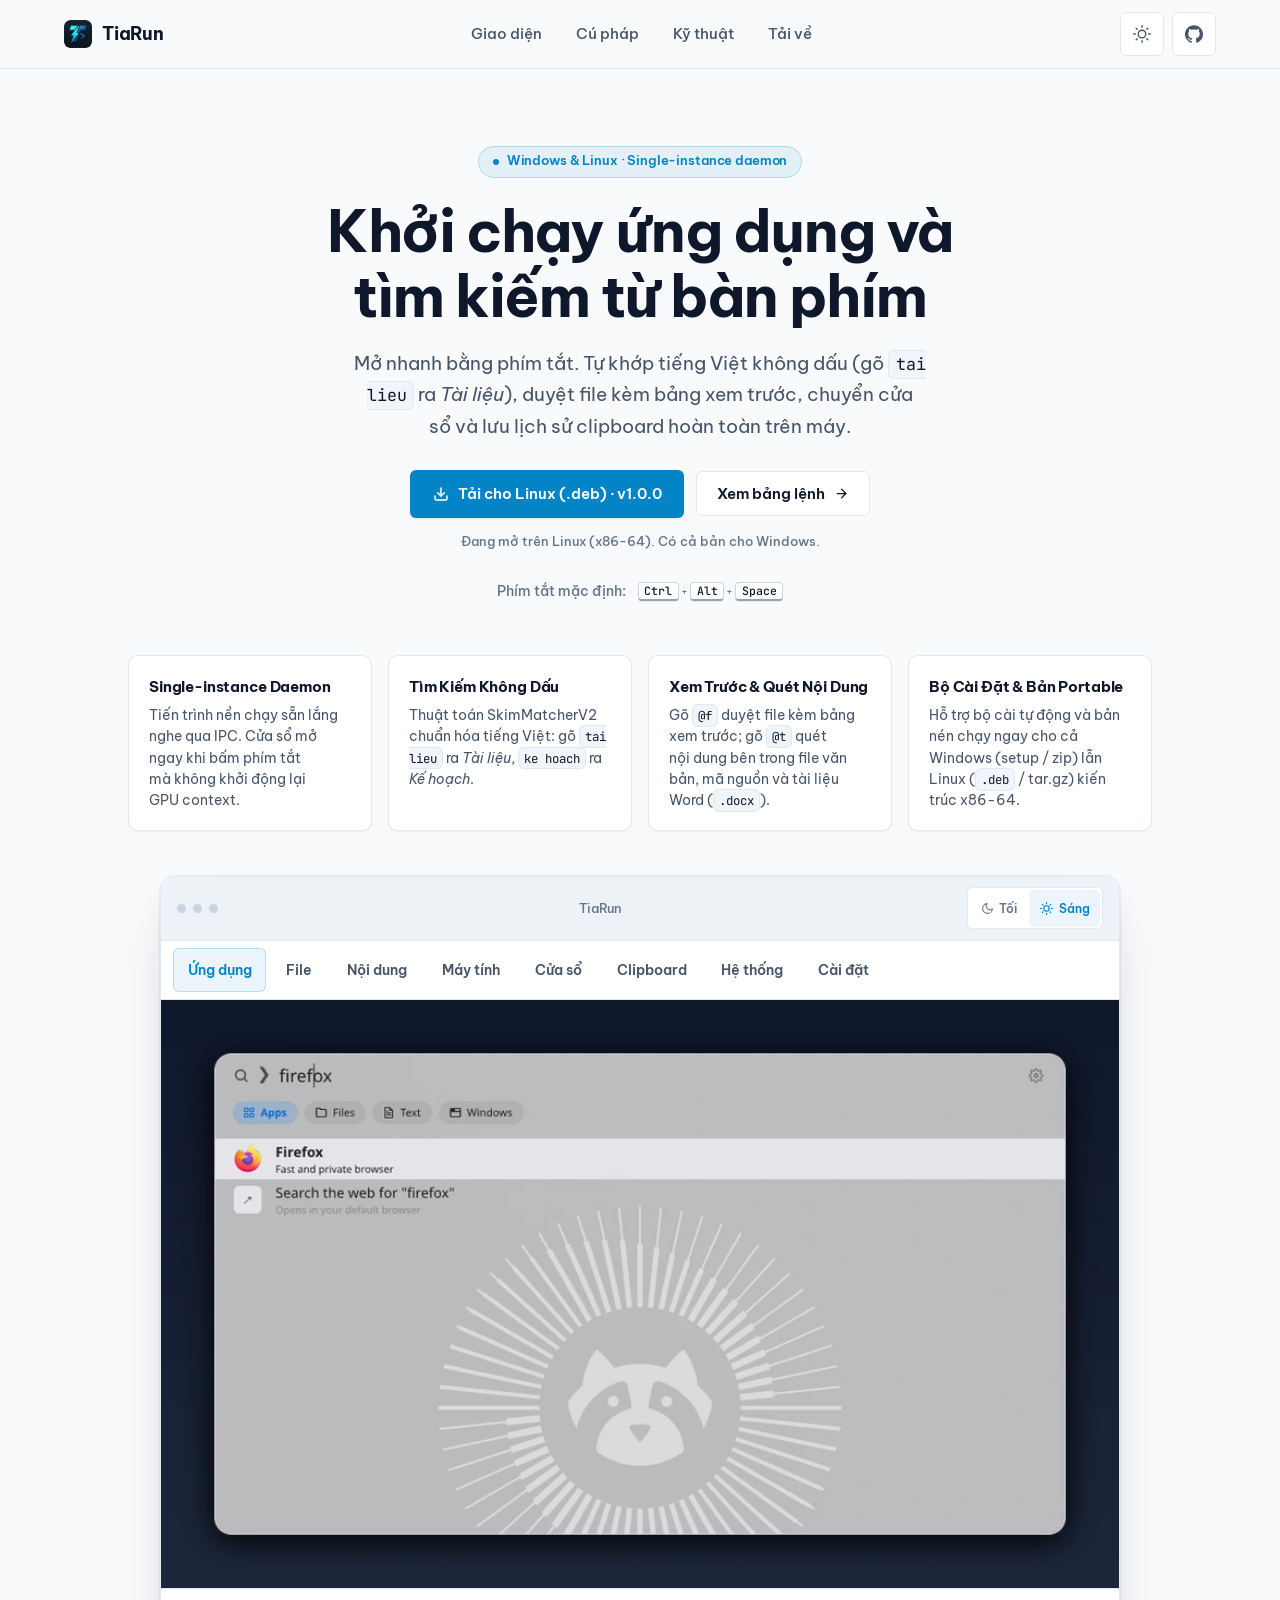
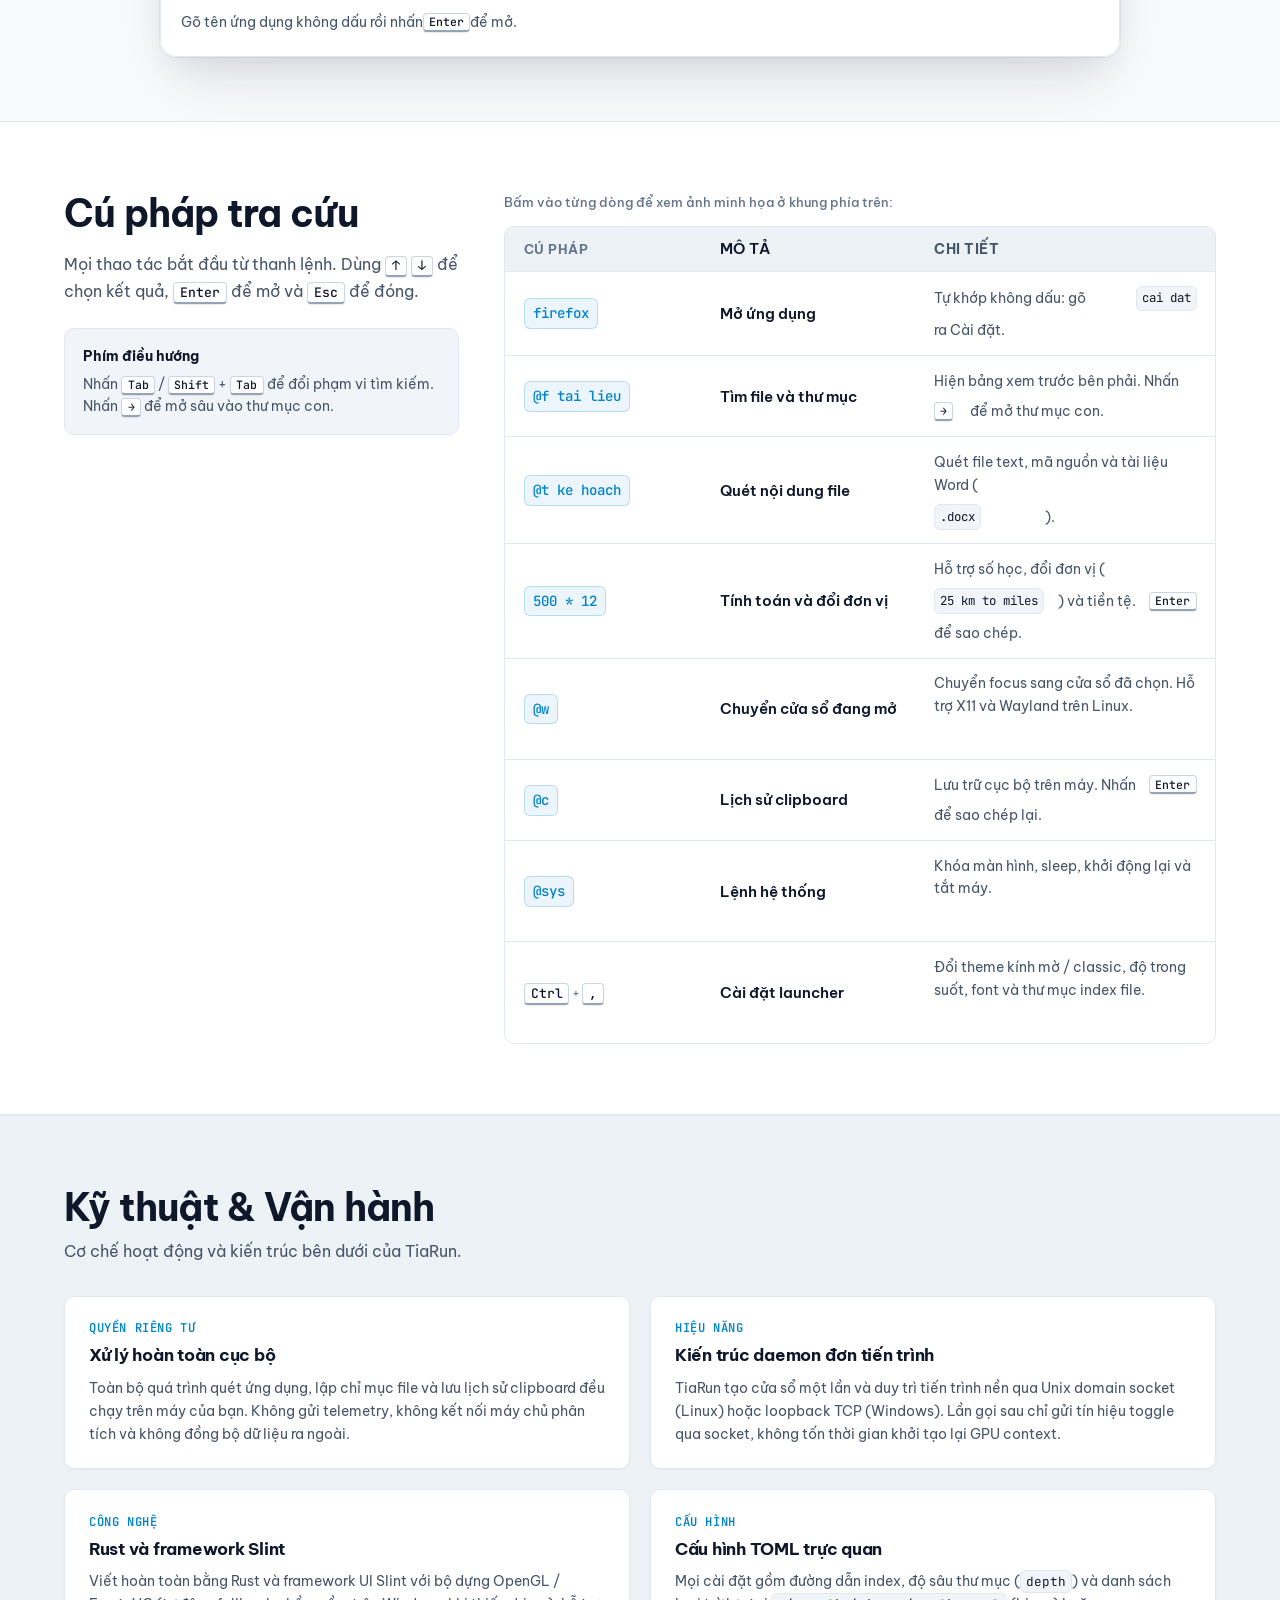
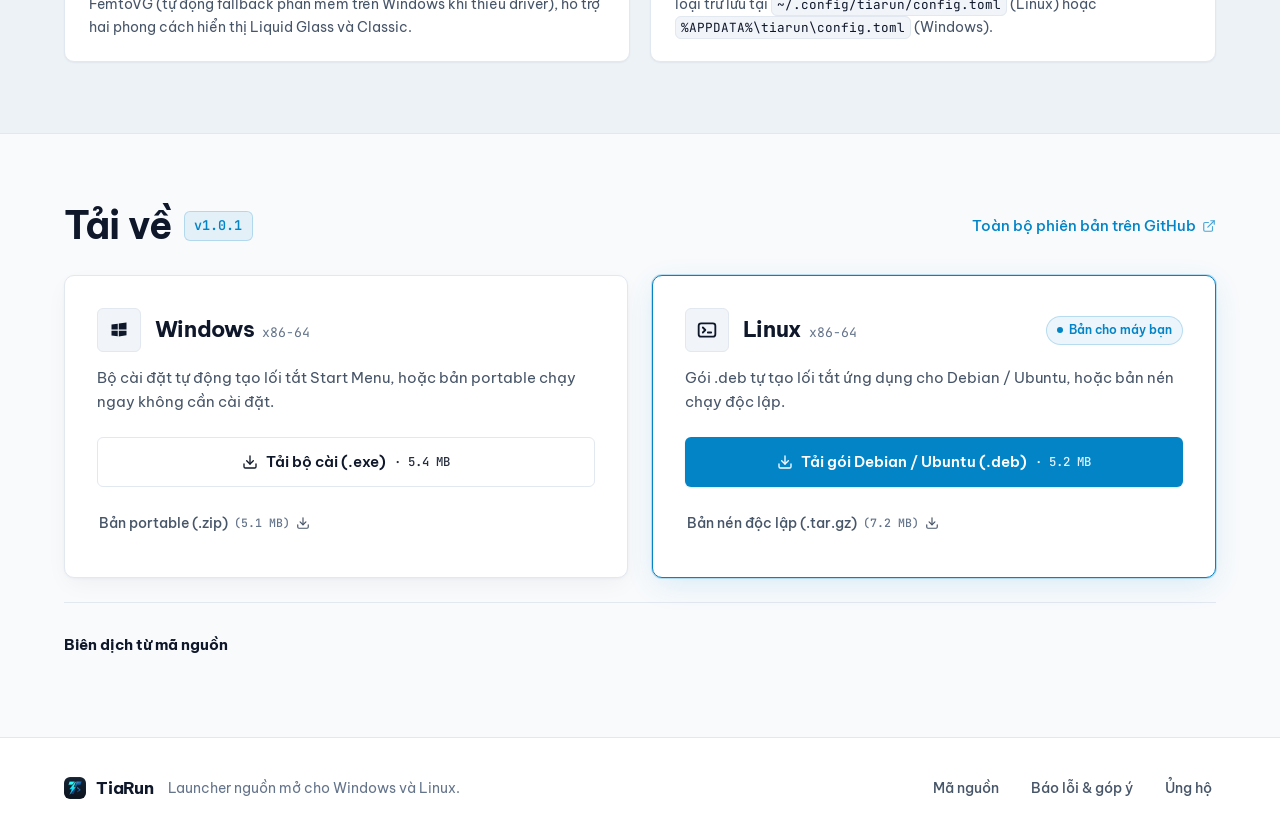
==== commit 6a782ec6: "feat(website): optimize header github icon, add donate modal, and configure funding" ====
--- a/index.html
+++ b/index.html
@@ -65,12 +65,10 @@
           </svg>
         </button>
 
-        <a class="repo-link" href="https://github.com/hieunx1024/tiarun" target="_blank" rel="noopener noreferrer" aria-label="Mã nguồn TiaRun trên GitHub">
-          <svg width="18" height="18" viewBox="0 0 24 24" fill="currentColor" aria-hidden="true">
-            <path fill-rule="evenodd" clip-rule="evenodd" d="M12 2C6.477 2 2 6.484 2 12.017c0 4.425 2.865 8.18 6.839 9.504.5.092.682-.217.682-.483 0-.237-.008-.868-.013-1.703-2.782.605-3.369-1.343-3.369-1.343-.454-1.158-1.11-1.466-1.11-1.466-.908-.62.069-.608.069-.608 1.003.07 1.53 1.032 1.53 1.032.892 1.53 2.341 1.088 2.91.832.092-.647.35-1.088.636-1.338-2.22-.253-4.555-1.113-4.555-4.951 0-1.093.39-1.988 1.029-2.688-.103-.253-.446-1.272.098-2.65 0 0 .84-.27 2.75 1.026A9.564 9.564 0 0112 6.844c.85.004 1.705.115 2.504.337 1.909-1.296 2.747-1.027 2.747-1.027.546 1.379.202 2.398.1 2.651.64.7 1.028 1.595 1.028 2.688 0 3.848-2.339 4.695-4.566 4.943.359.309.678.92.678 1.855 0 1.338-.012 2.419-.012 2.747 0 .268.18.58.688.482A10.019 10.019 0 0022 12.017C22 6.484 17.522 2 12 2z"/>
+        <a class="repo-link" href="https://github.com/hieunx1024/tiarun" target="_blank" rel="noopener noreferrer" aria-label="Mã nguồn TiaRun trên GitHub" title="GitHub">
+          <svg viewBox="0 0 24 24" width="18" height="18" fill="currentColor" aria-hidden="true">
+            <path d="M12 .297c-6.63 0-12 5.373-12 12 0 5.303 3.438 9.8 8.205 11.385.6.113.82-.258.82-.577 0-.285-.01-1.04-.015-2.04-3.338.724-4.042-1.61-4.042-1.61C4.422 18.07 3.633 17.7 3.633 17.7c-1.087-.744.084-.729.084-.729 1.205.084 1.838 1.236 1.838 1.236 1.07 1.835 2.809 1.305 3.495.998.108-.776.417-1.305.76-1.605-2.665-.3-5.466-1.332-5.466-5.93 0-1.31.465-2.38 1.235-3.22-.135-.303-.54-1.523.105-3.176 0 0 1.005-.322 3.3 1.23.96-.267 1.98-.399 3-.405 1.02.006 2.04.138 3 .405 2.28-1.552 3.285-1.23 3.285-1.23.645 1.653.24 2.873.12 3.176.765.84 1.23 1.91 1.23 3.22 0 4.61-2.805 5.625-5.475 5.92.42.36.81 1.096.81 2.22 0 1.606-.015 2.896-.015 3.286 0 .315.21.69.825.57C20.565 22.092 24 17.592 24 12.297c0-6.627-5.373-12-12-12"/>
           </svg>
-          <span class="repo-text">GitHub</span>
-          <svg class="external-icon" width="13" height="13" viewBox="0 0 24 24" fill="none" stroke="currentColor" stroke-width="2" stroke-linecap="round" stroke-linejoin="round" aria-hidden="true"><path d="M18 13v6a2 2 0 0 1-2 2H5a2 2 0 0 1-2-2V8a2 2 0 0 1 2-2h6"/><polyline points="15 3 21 3 21 9"/><line x1="10" y1="14" x2="21" y2="3"/></svg>
         </a>
       </div>
     </div>
@@ -505,10 +503,76 @@
 
       <nav class="footer-nav" aria-label="Liên kết dự án">
         <a href="https://github.com/hieunx1024/tiarun" target="_blank" rel="noopener noreferrer">Mã nguồn</a>
-        <a href="https://github.com/hieunx1024/tiarun/issues" target="_blank" rel="noopener noreferrer">Báo lỗi</a>
-        <a href="https://github.com/hieunx1024/tiarun/blob/main/LICENSE" target="_blank" rel="noopener noreferrer">Giấy phép MIT</a>
+        <a href="https://github.com/hieunx1024/tiarun/issues" target="_blank" rel="noopener noreferrer">Báo lỗi & góp ý</a>
+        <button type="button" class="footer-donate-btn" id="btn-open-donate">Ủng hộ</button>
       </nav>
     </div>
   </footer>
+
+  <!-- Donate Dialog Modal (Pure Semantic HTML5 Dialog) -->
+  <dialog class="donate-dialog" id="donate-dialog" aria-labelledby="donate-title">
+    <div class="donate-modal-inner">
+      <div class="donate-modal-header">
+        <h3 id="donate-title">Ủng hộ phát triển TiaRun</h3>
+        <button type="button" class="donate-close-btn" id="btn-close-donate" aria-label="Đóng hộp thoại ủng hộ" title="Đóng">
+          <svg width="18" height="18" viewBox="0 0 24 24" fill="none" stroke="currentColor" stroke-width="2" stroke-linecap="round" stroke-linejoin="round" aria-hidden="true">
+            <line x1="18" y1="6" x2="6" y2="18"></line>
+            <line x1="6" y1="6" x2="18" y2="18"></line>
+          </svg>
+        </button>
+      </div>
+
+      <p class="donate-lead">
+        TiaRun là phần mềm mã nguồn mở miễn phí. Nếu ứng dụng hữu ích cho công việc hằng ngày, bạn có thể ủng hộ để duy trì phát triển dự án.
+      </p>
+
+      <div class="donate-methods">
+        <!-- Chuyển khoản trong nước (VietQR) -->
+        <div class="donate-method-card">
+          <div class="donate-method-title">Chuyển khoản trong nước (VietQR)</div>
+          <div class="qr-container">
+            <!-- Tác giả có thể thay ảnh assets/vietqr.png bằng mã QR tài khoản ngân hàng thực tế -->
+            <img src="assets/vietqr.png" alt="Mã VietQR ủng hộ tác giả TiaRun" width="160" height="160" class="qr-image" onerror="this.style.display='none'; document.getElementById('qr-fallback').style.display='flex';">
+            <div id="qr-fallback" class="qr-fallback" style="display: none;">
+              <span>Quét mã VietQR</span>
+            </div>
+          </div>
+          <div class="bank-details">
+            <div class="bank-row"><span class="bank-k">Ngân hàng</span><span class="bank-v">MBBank (Quân Đội)</span></div>
+            <div class="bank-row"><span class="bank-k">Số tài khoản</span><code class="bank-v bank-code">TIARUN</code></div>
+            <div class="bank-row"><span class="bank-k">Chủ tài khoản</span><span class="bank-v">NGUYEN XUAN HIEU</span></div>
+          </div>
+        </div>
+
+        <!-- Quốc tế (GitHub Sponsors & Ko-fi) -->
+        <div class="donate-method-card">
+          <div class="donate-method-title">Quốc tế (International)</div>
+          <p class="donate-intl-desc">Ủng hộ qua các nền tảng tài trợ dành cho nhà phát triển mã nguồn mở:</p>
+          <div class="donate-intl-buttons">
+            <!-- Thay đổi đường dẫn GitHub Sponsors / Ko-fi của bạn tại đây -->
+            <a class="button secondary donate-intl-btn" href="https://github.com/sponsors/hieunx1024" target="_blank" rel="noopener noreferrer">
+              <svg viewBox="0 0 24 24" width="16" height="16" fill="currentColor" aria-hidden="true">
+                <path d="M12 .297c-6.63 0-12 5.373-12 12 0 5.303 3.438 9.8 8.205 11.385.6.113.82-.258.82-.577 0-.285-.01-1.04-.015-2.04-3.338.724-4.042-1.61-4.042-1.61C4.422 18.07 3.633 17.7 3.633 17.7c-1.087-.744.084-.729.084-.729 1.205.084 1.838 1.236 1.838 1.236 1.07 1.835 2.809 1.305 3.495.998.108-.776.417-1.305.76-1.605-2.665-.3-5.466-1.332-5.466-5.93 0-1.31.465-2.38 1.235-3.22-.135-.303-.54-1.523.105-3.176 0 0 1.005-.322 3.3 1.23.96-.267 1.98-.399 3-.405 1.02.006 2.04.138 3 .405 2.28-1.552 3.285-1.23 3.285-1.23.645 1.653.24 2.873.12 3.176.765.84 1.23 1.91 1.23 3.22 0 4.61-2.805 5.625-5.475 5.92.42.36.81 1.096.81 2.22 0 1.606-.015 2.896-.015 3.286 0 .315.21.69.825.57C20.565 22.092 24 17.592 24 12.297c0-6.627-5.373-12-12-12"/>
+              </svg>
+              <span>GitHub Sponsors</span>
+              <svg class="external-icon" width="13" height="13" viewBox="0 0 24 24" fill="none" stroke="currentColor" stroke-width="2" stroke-linecap="round" stroke-linejoin="round" aria-hidden="true"><path d="M18 13v6a2 2 0 0 1-2 2H5a2 2 0 0 1-2-2V8a2 2 0 0 1 2-2h6"/><polyline points="15 3 21 3 21 9"/><line x1="10" y1="14" x2="21" y2="3"/></svg>
+            </a>
+
+            <a class="button secondary donate-intl-btn" href="https://ko-fi.com/hieunx" target="_blank" rel="noopener noreferrer">
+              <svg viewBox="0 0 24 24" width="16" height="16" fill="none" stroke="currentColor" stroke-width="2" stroke-linecap="round" stroke-linejoin="round" aria-hidden="true">
+                <path d="M18 8h1a4 4 0 0 1 0 8h-1"></path>
+                <path d="M2 8h16v9a4 4 0 0 1-4 4H6a4 4 0 0 1-4-4V8z"></path>
+                <line x1="6" y1="1" x2="6" y2="4"></line>
+                <line x1="10" y1="1" x2="10" y2="4"></line>
+                <line x1="14" y1="1" x2="14" y2="4"></line>
+              </svg>
+              <span>Ko-fi</span>
+              <svg class="external-icon" width="13" height="13" viewBox="0 0 24 24" fill="none" stroke="currentColor" stroke-width="2" stroke-linecap="round" stroke-linejoin="round" aria-hidden="true"><path d="M18 13v6a2 2 0 0 1-2 2H5a2 2 0 0 1-2-2V8a2 2 0 0 1 2-2h6"/><polyline points="15 3 21 3 21 9"/><line x1="10" y1="14" x2="21" y2="3"/></svg>
+            </a>
+          </div>
+        </div>
+      </div>
+    </div>
+  </dialog>
 </body>
 </html>
--- a/style.css
+++ b/style.css
@@ -421,9 +421,12 @@
 .repo-link {
   display: inline-flex;
   align-items: center;
-  gap: 0.45rem;
+  justify-content: center;
+  width: 2.5rem;
+  height: 2.5rem;
+  min-width: 44px;
   min-height: 44px;
-  padding: 0.4rem 0.75rem;
+  padding: 0;
   font-size: 0.88rem;
   font-weight: 500;
   color: var(--text-secondary);
@@ -1365,7 +1368,8 @@
   gap: clamp(0.75rem, 2vw, 1.5rem);
 }
 
-.footer-nav a {
+.footer-nav a,
+.footer-donate-btn {
   font-size: 0.88rem;
   font-weight: 500;
   color: var(--text-secondary);
@@ -1374,6 +1378,202 @@
   align-items: center;
   padding: 0.25rem 0.25rem;
   touch-action: manipulation;
+  background: transparent;
+  border: none;
+  cursor: pointer;
+  font-family: inherit;
+  transition: color var(--duration-fast) var(--ease-out);
+}
+
+/* ==========================================================================
+   Donate Dialog Modal (Native HTML5 Dialog)
+   ========================================================================== */
+.donate-dialog {
+  border: 1px solid var(--border-subtle);
+  border-radius: var(--radius-lg);
+  background: var(--bg-surface);
+  color: var(--text-primary);
+  padding: 0;
+  max-width: 38rem;
+  width: calc(100% - 2rem);
+  margin: auto;
+  box-shadow: var(--shadow-window);
+  overflow: hidden;
+  box-sizing: border-box;
+}
+
+.donate-dialog::backdrop {
+  background: rgba(12, 16, 23, 0.68);
+  backdrop-filter: blur(4px);
+  -webkit-backdrop-filter: blur(4px);
+}
+
+html[data-theme="light"] .donate-dialog::backdrop {
+  background: rgba(15, 23, 42, 0.45);
+}
+
+.donate-modal-inner {
+  padding: clamp(1.25rem, 3.5vw, 1.75rem);
+  display: flex;
+  flex-direction: column;
+  gap: 1.25rem;
+}
+
+.donate-modal-header {
+  display: flex;
+  align-items: center;
+  justify-content: space-between;
+  gap: 1rem;
+}
+
+.donate-modal-header h3 {
+  font-size: 1.18rem;
+  font-weight: 700;
+  letter-spacing: -0.02em;
+  color: var(--text-primary);
+  margin: 0;
+}
+
+.donate-close-btn {
+  display: inline-flex;
+  align-items: center;
+  justify-content: center;
+  width: 2.25rem;
+  height: 2.25rem;
+  min-width: 44px;
+  min-height: 44px;
+  border: 1px solid var(--border-hairline);
+  border-radius: var(--radius-sm);
+  background: var(--bg-surface-elevated);
+  color: var(--text-secondary);
+  cursor: pointer;
+  touch-action: manipulation;
+  transition: all var(--duration-fast) var(--ease-out);
+}
+
+.donate-lead {
+  font-size: 0.92rem;
+  color: var(--text-secondary);
+  line-height: 1.55;
+  margin: 0;
+  text-wrap: pretty;
+}
+
+.donate-methods {
+  display: grid;
+  grid-template-columns: repeat(auto-fit, minmax(15rem, 1fr));
+  gap: 1rem;
+}
+
+.donate-method-card {
+  background: var(--bg-surface-sunken);
+  border: 1px solid var(--border-hairline);
+  border-radius: var(--radius-md);
+  padding: 1.15rem;
+  display: flex;
+  flex-direction: column;
+  gap: 0.85rem;
+}
+
+.donate-method-title {
+  font-size: 0.84rem;
+  font-weight: 600;
+  color: var(--text-primary);
+  text-transform: uppercase;
+  letter-spacing: 0.04em;
+}
+
+.qr-container {
+  display: flex;
+  justify-content: center;
+  align-items: center;
+  padding: 0.75rem;
+  background: #ffffff;
+  border-radius: var(--radius-sm);
+  border: 1px solid var(--border-hairline);
+}
+
+.qr-image {
+  width: 140px;
+  height: 140px;
+  object-fit: contain;
+  display: block;
+}
+
+.qr-fallback {
+  width: 140px;
+  height: 140px;
+  align-items: center;
+  justify-content: center;
+  background: #f1f5f9;
+  color: #334155;
+  font-size: 0.85rem;
+  font-weight: 600;
+  border-radius: 4px;
+}
+
+.bank-details {
+  display: flex;
+  flex-direction: column;
+  gap: 0.45rem;
+  font-size: 0.82rem;
+}
+
+.bank-row {
+  display: flex;
+  justify-content: space-between;
+  align-items: baseline;
+  gap: 0.5rem;
+}
+
+.bank-k {
+  color: var(--text-tertiary);
+  flex-shrink: 0;
+}
+
+.bank-v {
+  color: var(--text-primary);
+  font-weight: 500;
+  text-align: right;
+  word-break: break-word;
+}
+
+.bank-code {
+  font-family: var(--font-mono);
+  font-size: 0.85rem;
+  font-weight: 600;
+  background: var(--bg-surface-elevated);
+  padding: 0.15rem 0.45rem;
+  border-radius: 4px;
+  border: 1px solid var(--border-hairline);
+  color: var(--accent);
+}
+
+.donate-intl-desc {
+  font-size: 0.86rem;
+  color: var(--text-secondary);
+  line-height: 1.5;
+  margin: 0;
+}
+
+.donate-intl-buttons {
+  display: flex;
+  flex-direction: column;
+  gap: 0.65rem;
+  margin-top: auto;
+}
+
+.donate-intl-btn {
+  width: 100%;
+  justify-content: flex-start;
+  padding-inline: 0.95rem;
+  font-size: 0.88rem;
+  gap: 0.65rem;
+  min-height: 44px;
+}
+
+.donate-intl-btn .external-icon {
+  margin-left: auto;
 }
 
 /* ==========================================================================
@@ -1513,16 +1713,6 @@
 
 /* Super Narrow Phones (<= 24rem / 384px down to 320px) */
 @media (max-width: 24rem) {
-  .repo-text, .external-icon {
-    display: none;
-  }
-
-  .repo-link {
-    padding: 0.4rem;
-    min-width: 44px;
-    justify-content: center;
-  }
-
   .os-badge {
     margin-left: 0;
   }
@@ -1605,9 +1795,16 @@
     color: var(--accent);
   }
 
-  .footer-nav a:hover {
+  .footer-nav a:hover,
+  .footer-donate-btn:hover {
     color: var(--text-primary);
     text-decoration: underline;
+  }
+
+  .donate-close-btn:hover {
+    color: var(--text-primary);
+    border-color: var(--border-hover);
+    background: var(--bg-surface-elevated);
   }
 }
 
@@ -1615,6 +1812,8 @@
 .button:active,
 .theme-toggle-btn:active,
 .repo-link:active,
+.footer-donate-btn:active,
+.donate-close-btn:active,
 .tab-label:active,
 .segment-btn:active,
 .command-row:active {
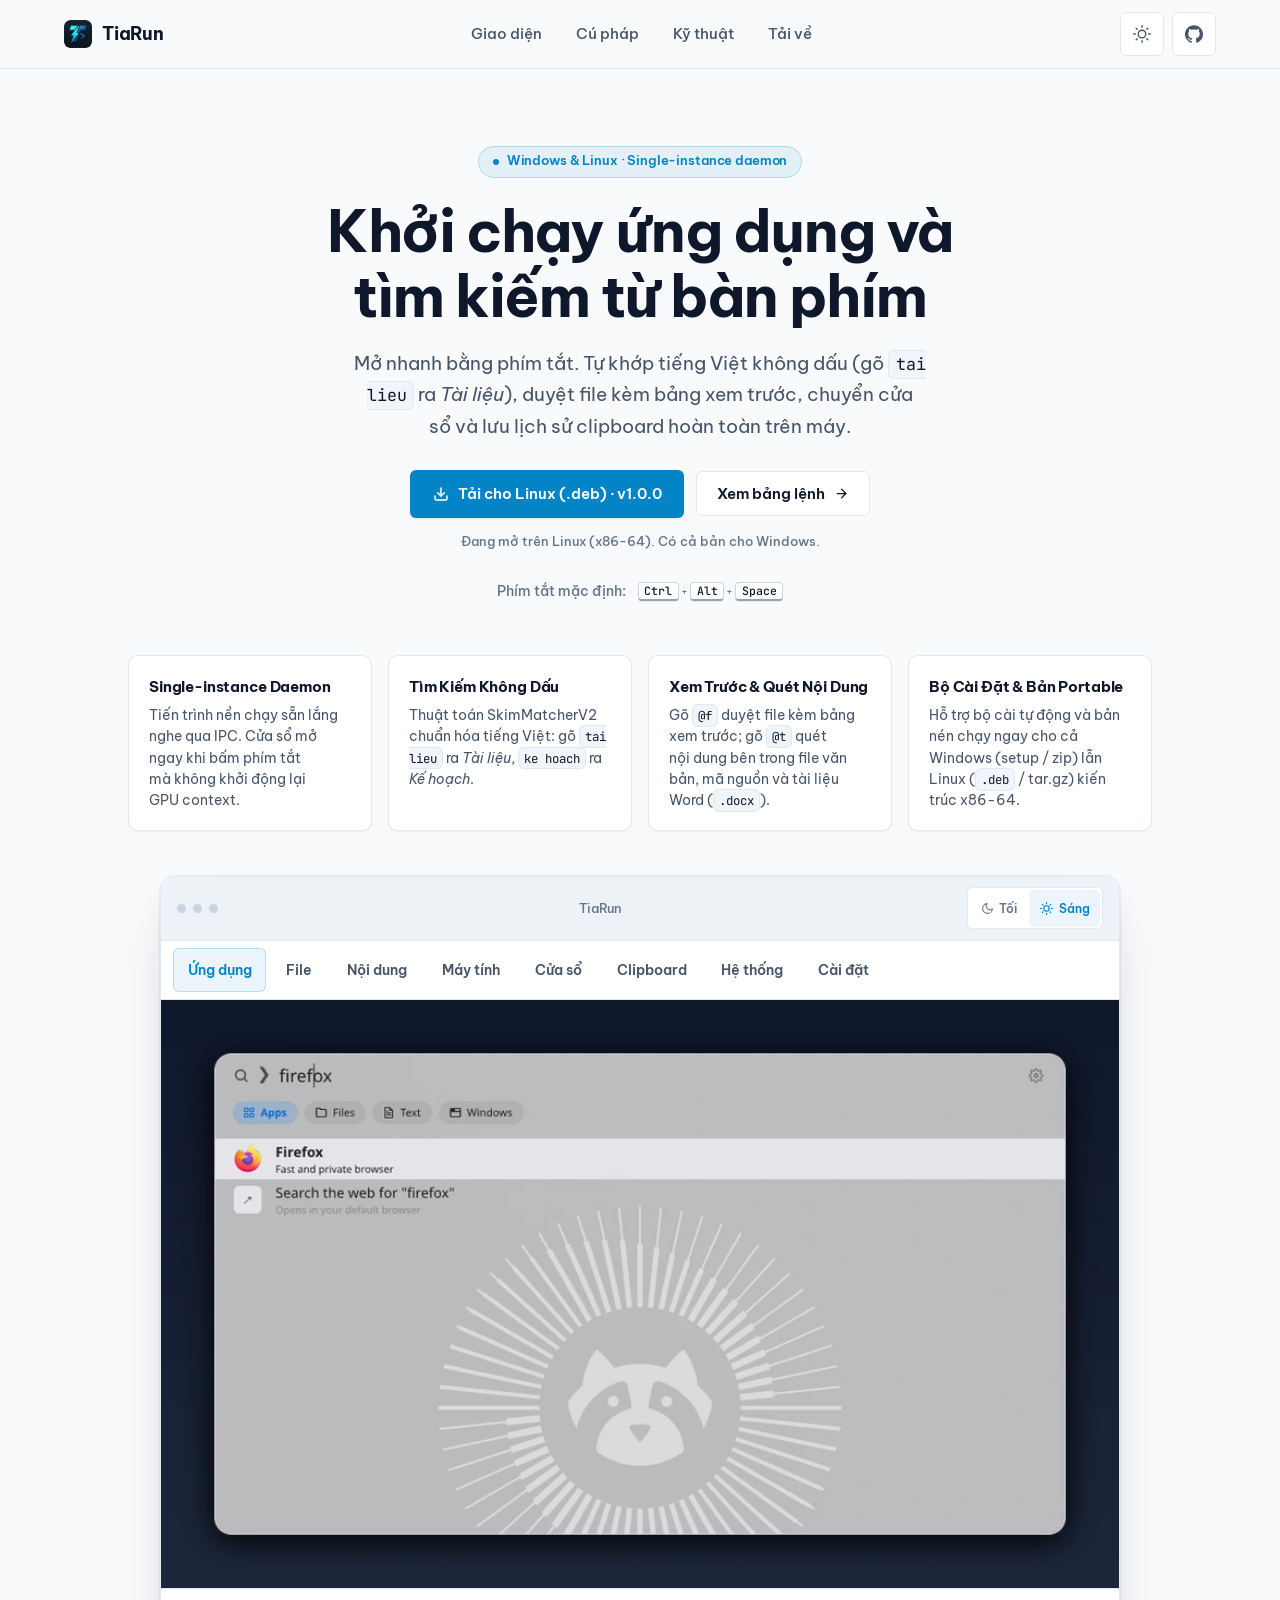
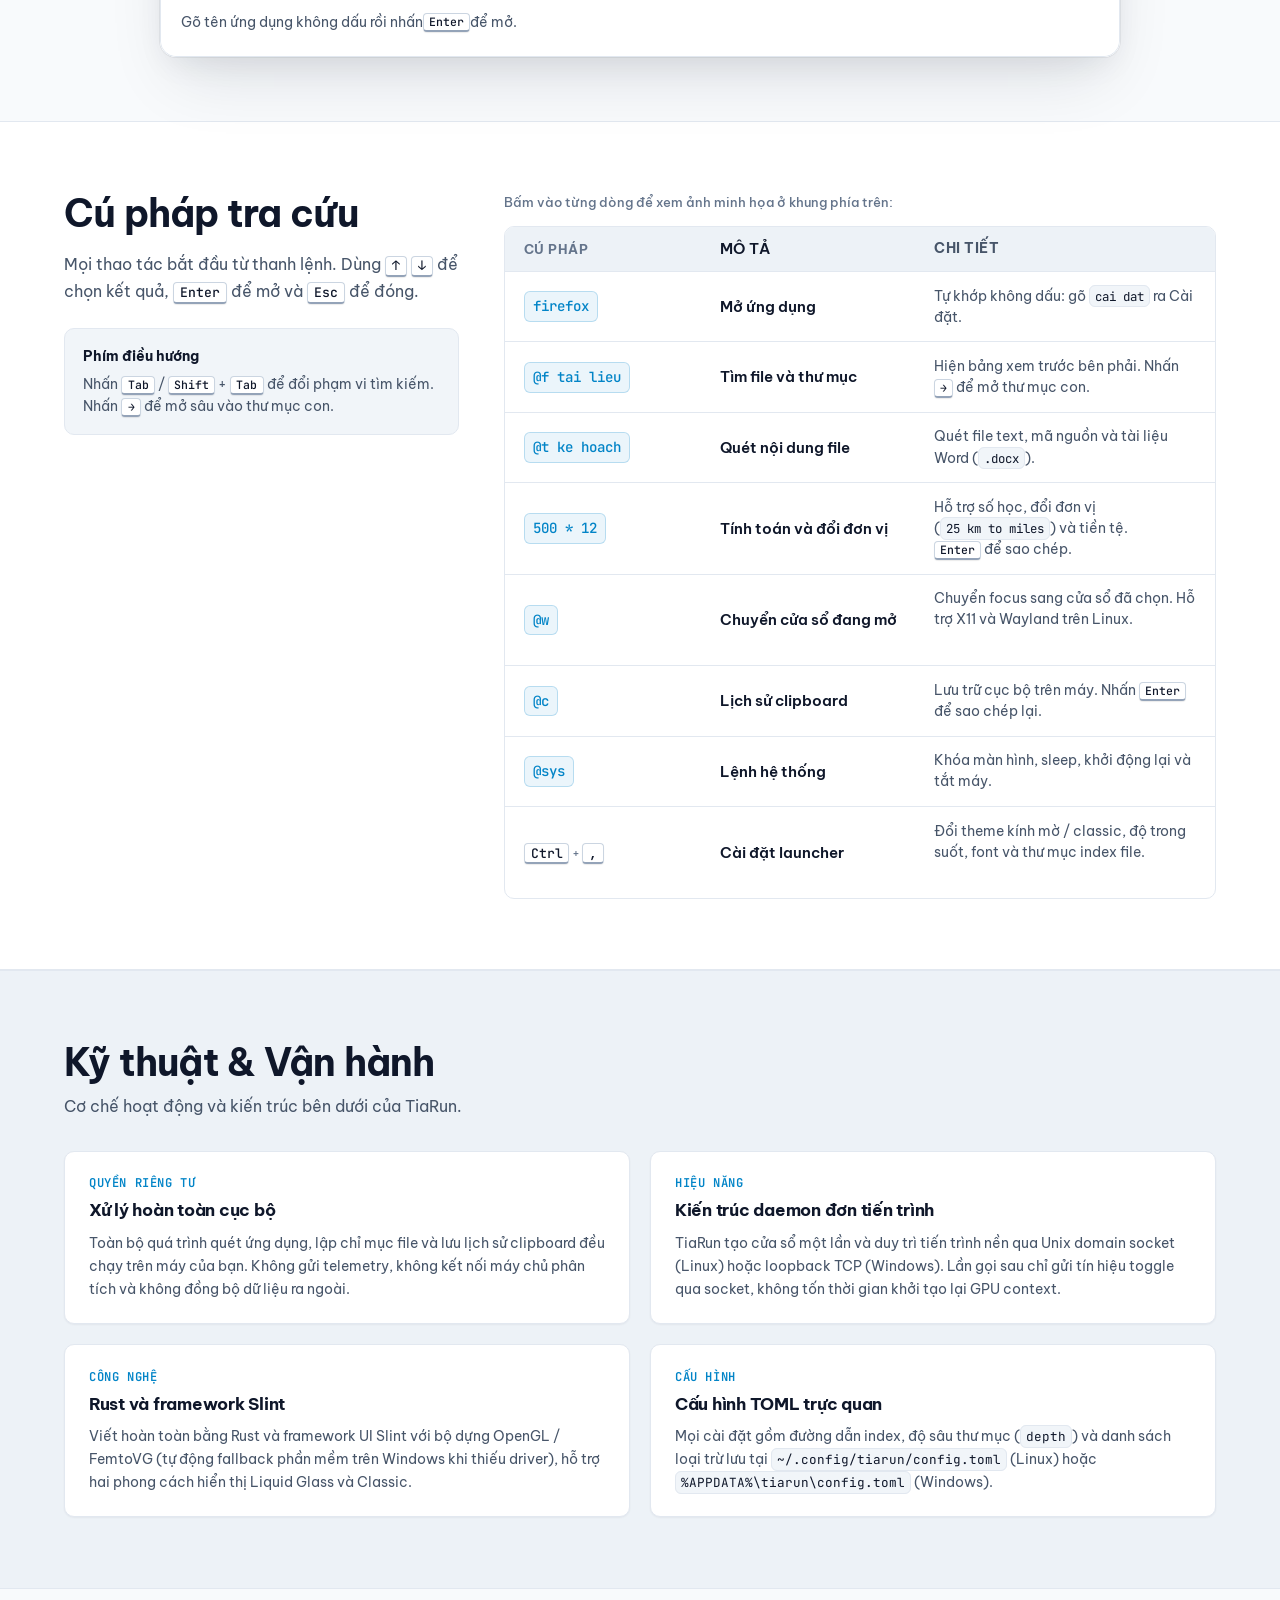
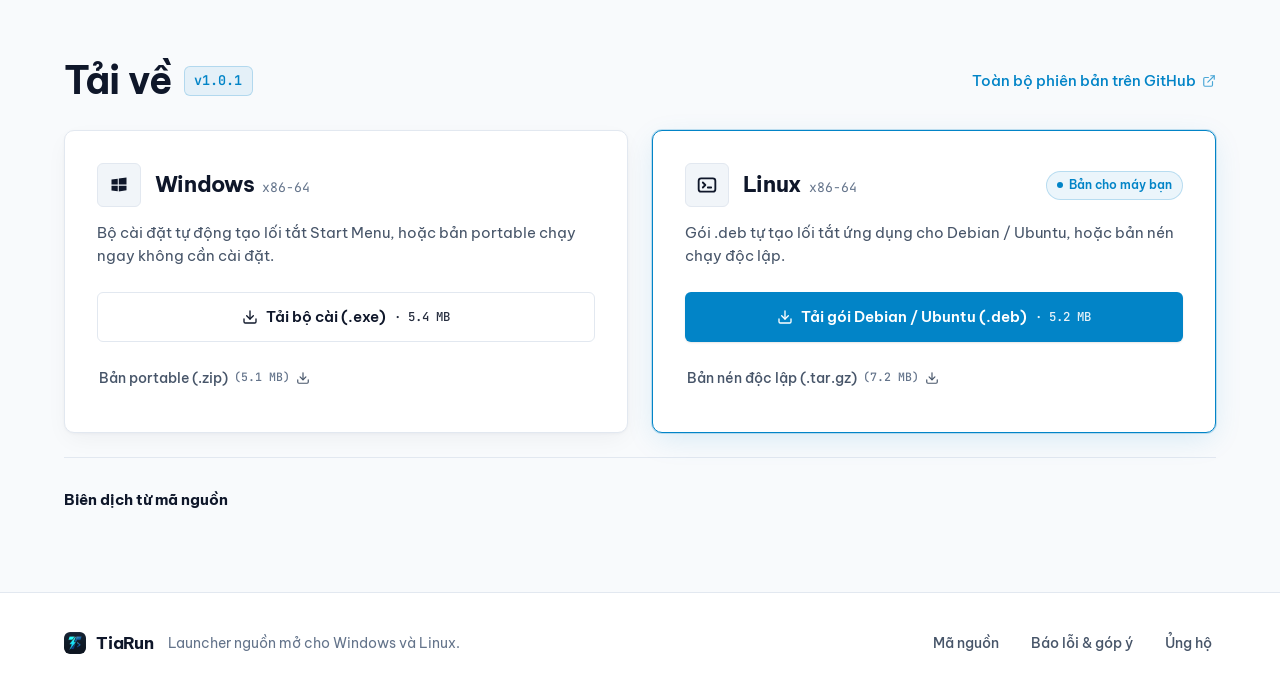
==== commit f00d1a1e: "fix(website): resolve flex justify gap and parenthesis wrapping in cheatsheet notes" ====
--- a/index.html
+++ b/index.html
@@ -292,49 +292,49 @@
             <div class="command-row" data-target-tab="apps" role="button" tabindex="0" title="Bấm để xem minh họa Ứng dụng">
               <div class="col-cmd"><code>firefox</code></div>
               <div class="col-desc">Mở ứng dụng</div>
-              <div class="col-note">Tự khớp không dấu: gõ <code>cai dat</code> ra Cài đặt. <span class="inspect-tag" aria-hidden="true">Xem demo ↗</span></div>
+              <div class="col-note"><span class="note-text">Tự khớp không dấu: gõ <code>cai dat</code> ra Cài đặt.</span> <span class="inspect-tag" aria-hidden="true">Xem demo ↗</span></div>
             </div>
 
             <div class="command-row" data-target-tab="files" role="button" tabindex="0" title="Bấm để xem minh họa File">
               <div class="col-cmd"><code>@f tai lieu</code></div>
               <div class="col-desc">Tìm file và thư mục</div>
-              <div class="col-note">Hiện bảng xem trước bên phải. Nhấn <kbd>→</kbd> để mở thư mục con. <span class="inspect-tag" aria-hidden="true">Xem demo ↗</span></div>
+              <div class="col-note"><span class="note-text">Hiện bảng xem trước bên phải. Nhấn <kbd>→</kbd> để mở thư mục con.</span> <span class="inspect-tag" aria-hidden="true">Xem demo ↗</span></div>
             </div>
 
             <div class="command-row" data-target-tab="text" role="button" tabindex="0" title="Bấm để xem minh họa Nội dung">
               <div class="col-cmd"><code>@t ke hoach</code></div>
               <div class="col-desc">Quét nội dung file</div>
-              <div class="col-note">Quét file text, mã nguồn và tài liệu Word (<code>.docx</code>). <span class="inspect-tag" aria-hidden="true">Xem demo ↗</span></div>
+              <div class="col-note"><span class="note-text">Quét file text, mã nguồn và tài liệu <span class="text-nowrap">Word (<code>.docx</code>).</span></span> <span class="inspect-tag" aria-hidden="true">Xem demo ↗</span></div>
             </div>
 
             <div class="command-row" data-target-tab="calc" role="button" tabindex="0" title="Bấm để xem minh họa Máy tính">
               <div class="col-cmd"><code>500 * 12</code></div>
               <div class="col-desc">Tính toán và đổi đơn vị</div>
-              <div class="col-note">Hỗ trợ số học, đổi đơn vị (<code>25 km to miles</code>) và tiền tệ. <kbd>Enter</kbd> để sao chép. <span class="inspect-tag" aria-hidden="true">Xem demo ↗</span></div>
+              <div class="col-note"><span class="note-text">Hỗ trợ số học, đổi đơn vị <span class="text-nowrap">(<code>25 km to miles</code>)</span> và tiền tệ. <span class="text-nowrap"><kbd>Enter</kbd> để sao chép.</span></span> <span class="inspect-tag" aria-hidden="true">Xem demo ↗</span></div>
             </div>
 
             <div class="command-row" data-target-tab="windows" role="button" tabindex="0" title="Bấm để xem minh họa Cửa sổ">
               <div class="col-cmd"><code>@w</code></div>
               <div class="col-desc">Chuyển cửa sổ đang mở</div>
-              <div class="col-note">Chuyển focus sang cửa sổ đã chọn. Hỗ trợ X11 và Wayland trên Linux. <span class="inspect-tag" aria-hidden="true">Xem demo ↗</span></div>
+              <div class="col-note"><span class="note-text">Chuyển focus sang cửa sổ đã chọn. Hỗ trợ X11 và Wayland trên Linux.</span> <span class="inspect-tag" aria-hidden="true">Xem demo ↗</span></div>
             </div>
 
             <div class="command-row" data-target-tab="clipboard" role="button" tabindex="0" title="Bấm để xem minh họa Clipboard">
               <div class="col-cmd"><code>@c</code></div>
               <div class="col-desc">Lịch sử clipboard</div>
-              <div class="col-note">Lưu trữ cục bộ trên máy. Nhấn <kbd>Enter</kbd> để sao chép lại. <span class="inspect-tag" aria-hidden="true">Xem demo ↗</span></div>
+              <div class="col-note"><span class="note-text">Lưu trữ cục bộ trên máy. Nhấn <kbd>Enter</kbd> để sao chép lại.</span> <span class="inspect-tag" aria-hidden="true">Xem demo ↗</span></div>
             </div>
 
             <div class="command-row" data-target-tab="system" role="button" tabindex="0" title="Bấm để xem minh họa Hệ thống">
               <div class="col-cmd"><code>@sys</code></div>
               <div class="col-desc">Lệnh hệ thống</div>
-              <div class="col-note">Khóa màn hình, sleep, khởi động lại và tắt máy. <span class="inspect-tag" aria-hidden="true">Xem demo ↗</span></div>
+              <div class="col-note"><span class="note-text">Khóa màn hình, sleep, khởi động lại và tắt máy.</span> <span class="inspect-tag" aria-hidden="true">Xem demo ↗</span></div>
             </div>
 
             <div class="command-row" data-target-tab="settings" role="button" tabindex="0" title="Bấm để xem minh họa Cài đặt">
               <div class="col-cmd"><kbd>Ctrl</kbd><span class="key-sep">+</span><kbd>,</kbd></div>
               <div class="col-desc">Cài đặt launcher</div>
-              <div class="col-note">Đổi theme kính mờ / classic, độ trong suốt, font và thư mục index file. <span class="inspect-tag" aria-hidden="true">Xem demo ↗</span></div>
+              <div class="col-note"><span class="note-text">Đổi theme kính mờ / classic, độ trong suốt, font và thư mục index file.</span> <span class="inspect-tag" aria-hidden="true">Xem demo ↗</span></div>
             </div>
           </div>
         </div>
--- a/style.css
+++ b/style.css
@@ -997,24 +997,31 @@
 }
 
 .col-note {
-  display: flex;
-  align-items: center;
-  justify-content: space-between;
-  gap: 0.5rem 0.75rem;
   font-size: 0.88rem;
   color: var(--text-secondary);
-  flex-wrap: wrap;
+  line-height: 1.5;
   min-width: 0;
 }
 
+.note-text {
+  display: inline;
+}
+
+.text-nowrap {
+  white-space: nowrap;
+}
+
 .inspect-tag {
-  flex-shrink: 0;
+  display: inline-flex;
+  align-items: center;
   font-size: 0.78rem;
   font-weight: 600;
   color: var(--accent);
+  white-space: nowrap;
+  margin-left: 0.45rem;
   opacity: 0;
   transform: translateX(-4px);
-  transition: all var(--duration-fast) var(--ease-out);
+  transition: opacity var(--duration-fast) var(--ease-out), transform var(--duration-fast) var(--ease-out);
 }
 
 /* ==========================================================================
@@ -1649,16 +1656,16 @@
   }
 
   .col-note {
-    flex-direction: column;
-    align-items: flex-start;
-    gap: 0.25rem;
     width: 100%;
+    line-height: 1.5;
   }
 
   .inspect-tag {
+    display: inline-flex;
     opacity: 0.85;
     transform: none;
     font-size: 0.78rem;
+    margin-left: 0.4rem;
   }
 }
 
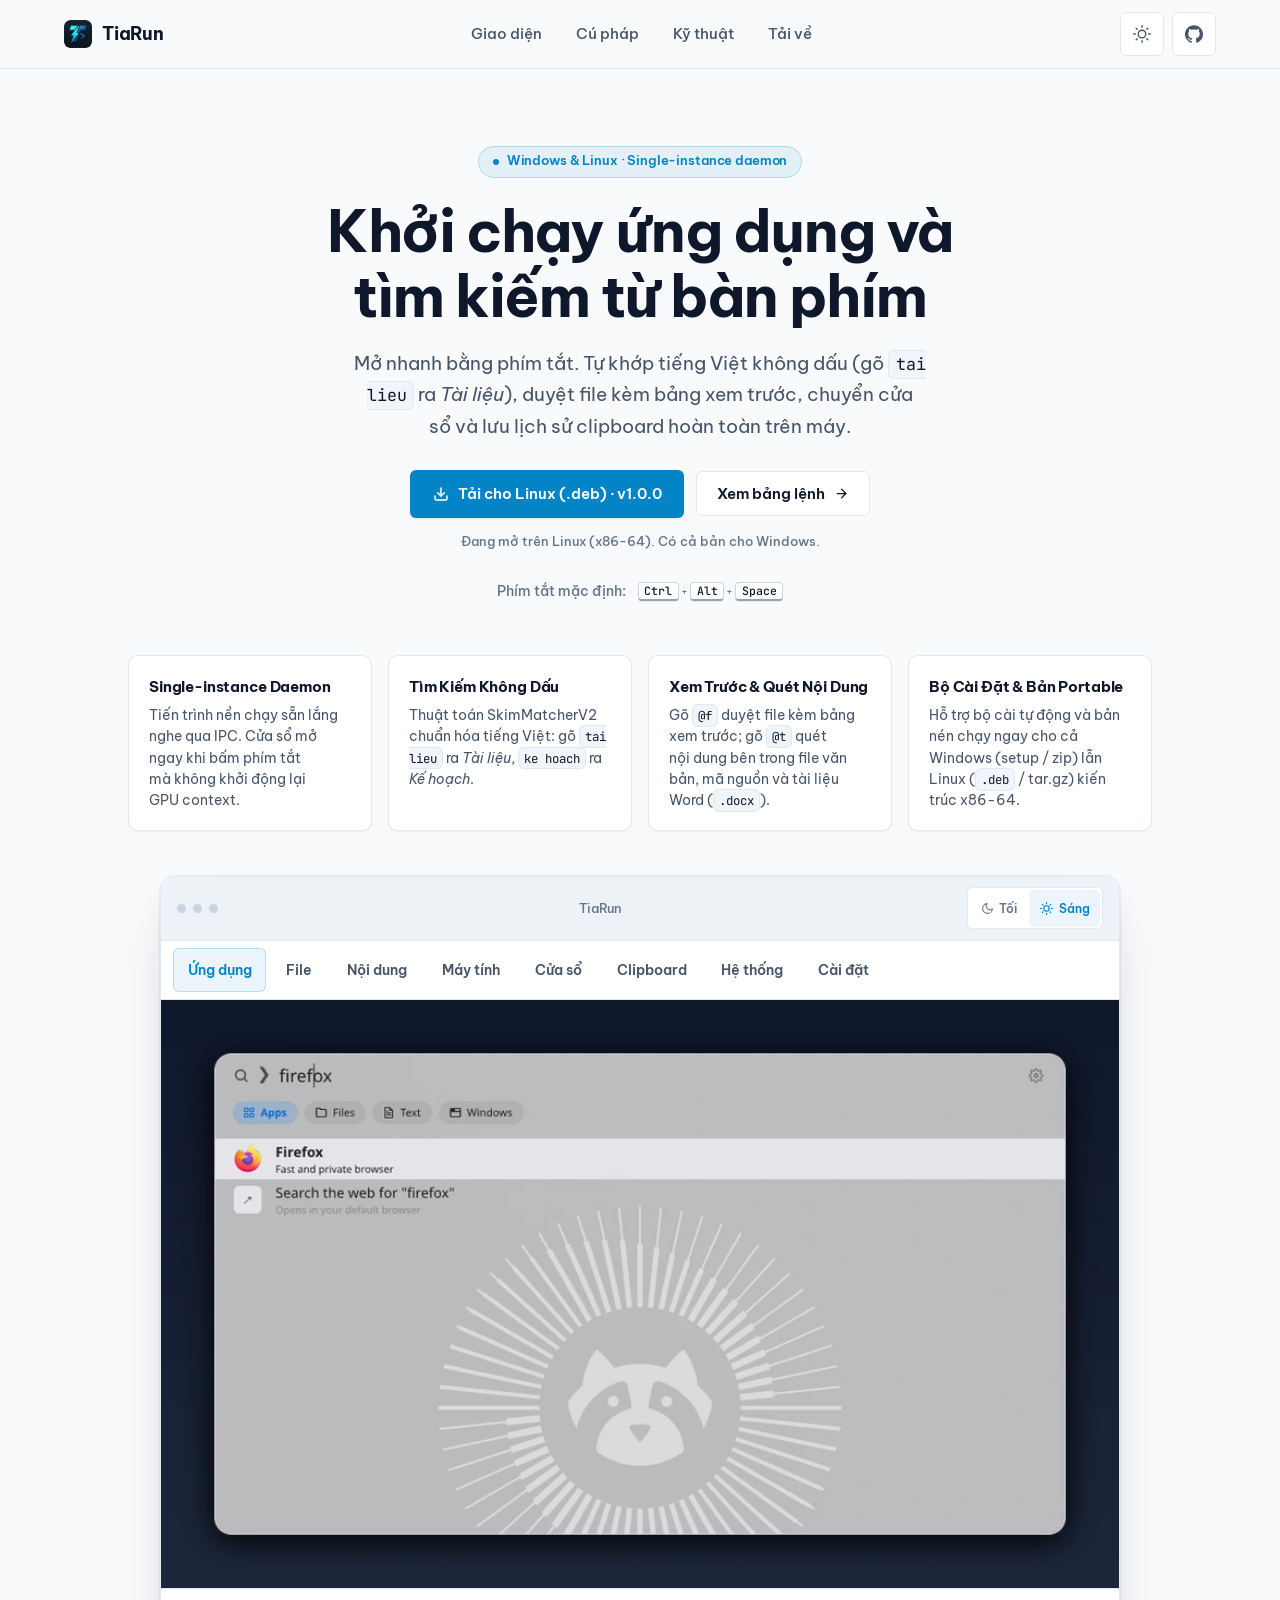
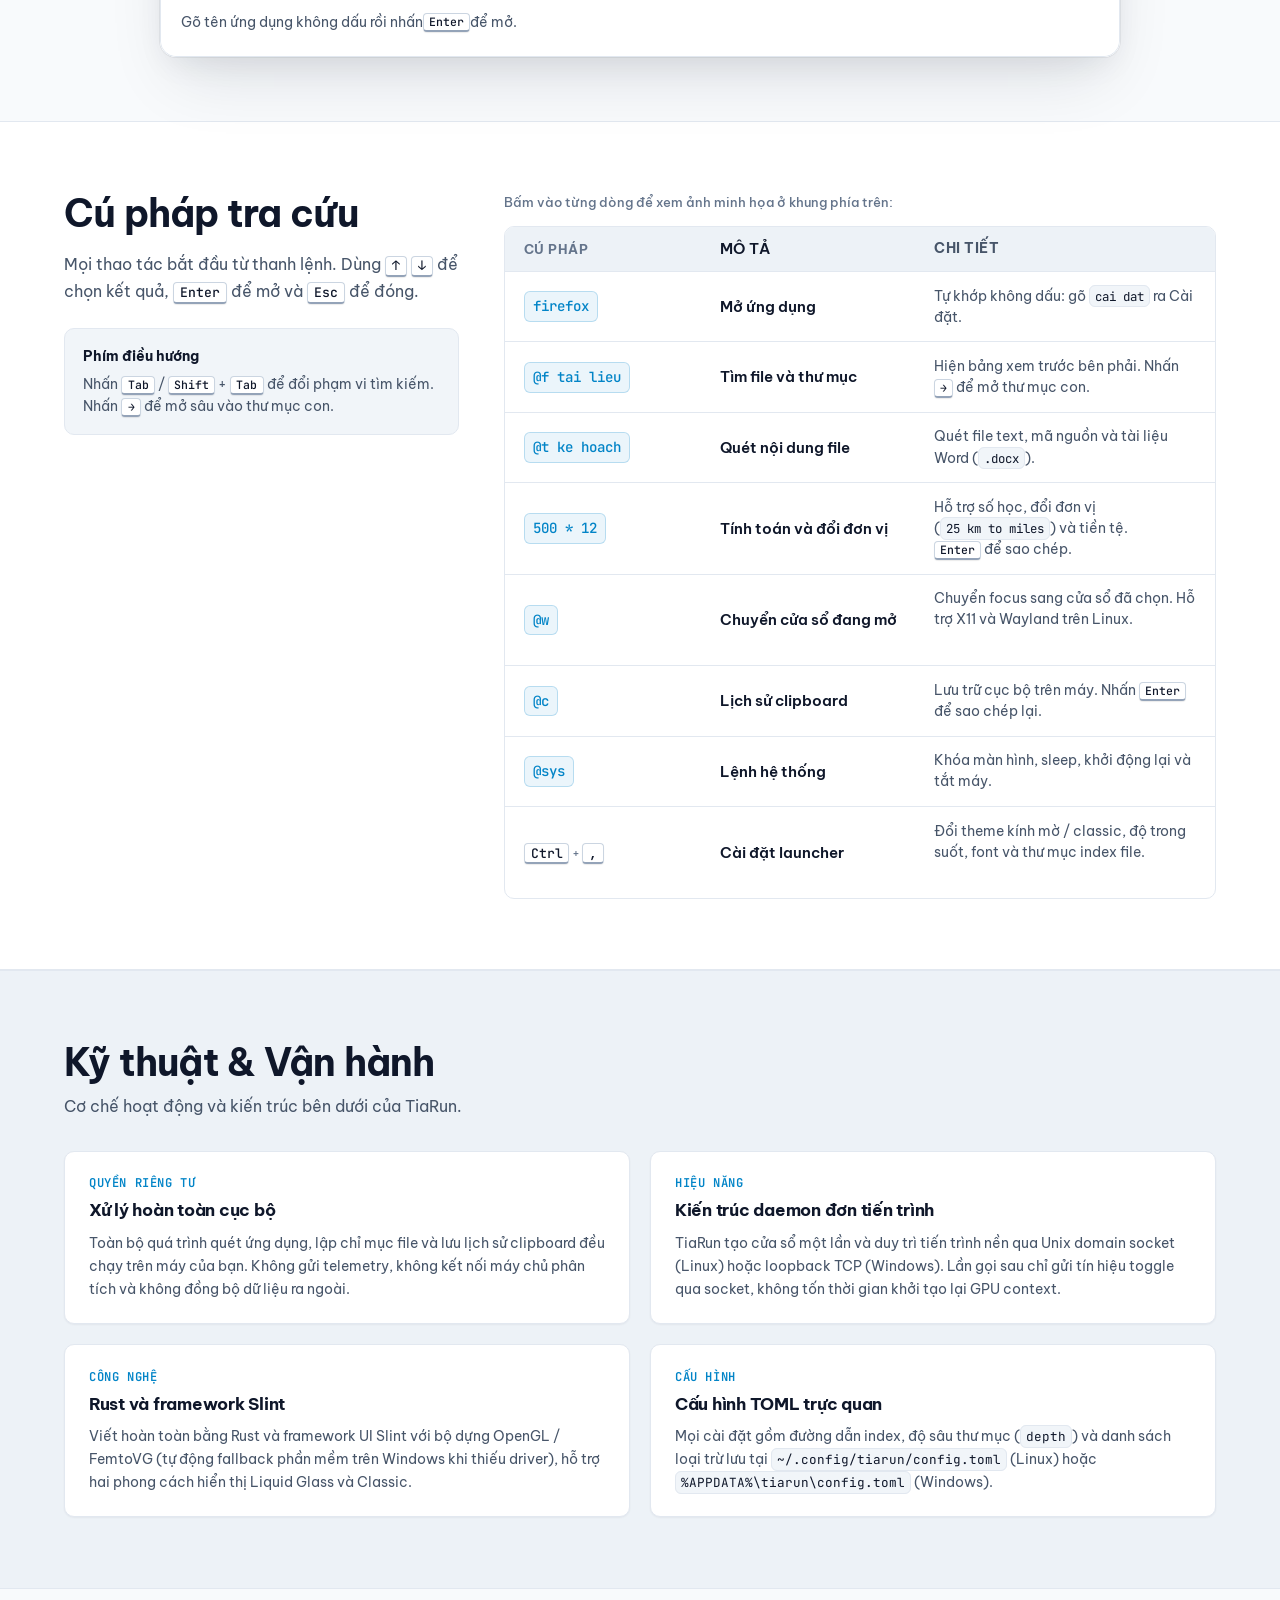
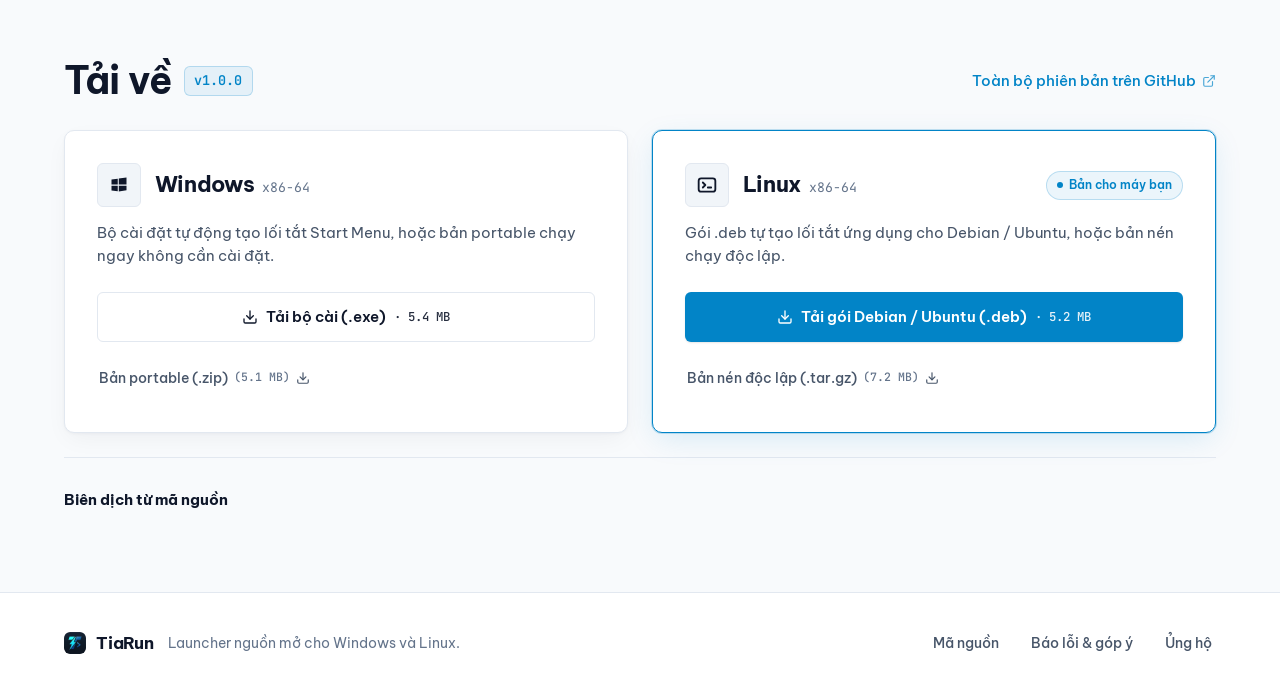
==== commit 658455c5: "chore(release): sync official landing page to v1.0.0" ====
--- a/index.html
+++ b/index.html
@@ -89,7 +89,7 @@
         <div class="hero-actions">
           <a class="button primary hero-download-btn" href="#download">
             <svg width="16" height="16" viewBox="0 0 24 24" fill="none" stroke="currentColor" stroke-width="2.2" stroke-linecap="round" stroke-linejoin="round" aria-hidden="true"><path d="M21 15v4a2 2 0 0 1-2 2H5a2 2 0 0 1-2-2v-4"/><polyline points="7 10 12 15 17 10"/><line x1="12" y1="15" x2="12" y2="3"/></svg>
-            <span class="hero-download-text">Tải TiaRun v1.0.1</span>
+            <span class="hero-download-text">Tải TiaRun v1.0.0</span>
           </a>
           <a class="button secondary" href="#usage">
             <span>Xem bảng lệnh</span>
@@ -391,7 +391,7 @@
         <div class="download-heading">
           <div class="download-title-group">
             <h2 id="download-heading">Tải về</h2>
-            <span class="release-tag-badge" id="release-version-badge">v1.0.1</span>
+            <span class="release-tag-badge" id="release-version-badge">v1.0.0</span>
           </div>
           <a class="text-link" href="https://github.com/hieunx1024/tiarun/releases" target="_blank" rel="noopener noreferrer">
             <span>Toàn bộ phiên bản trên GitHub</span>
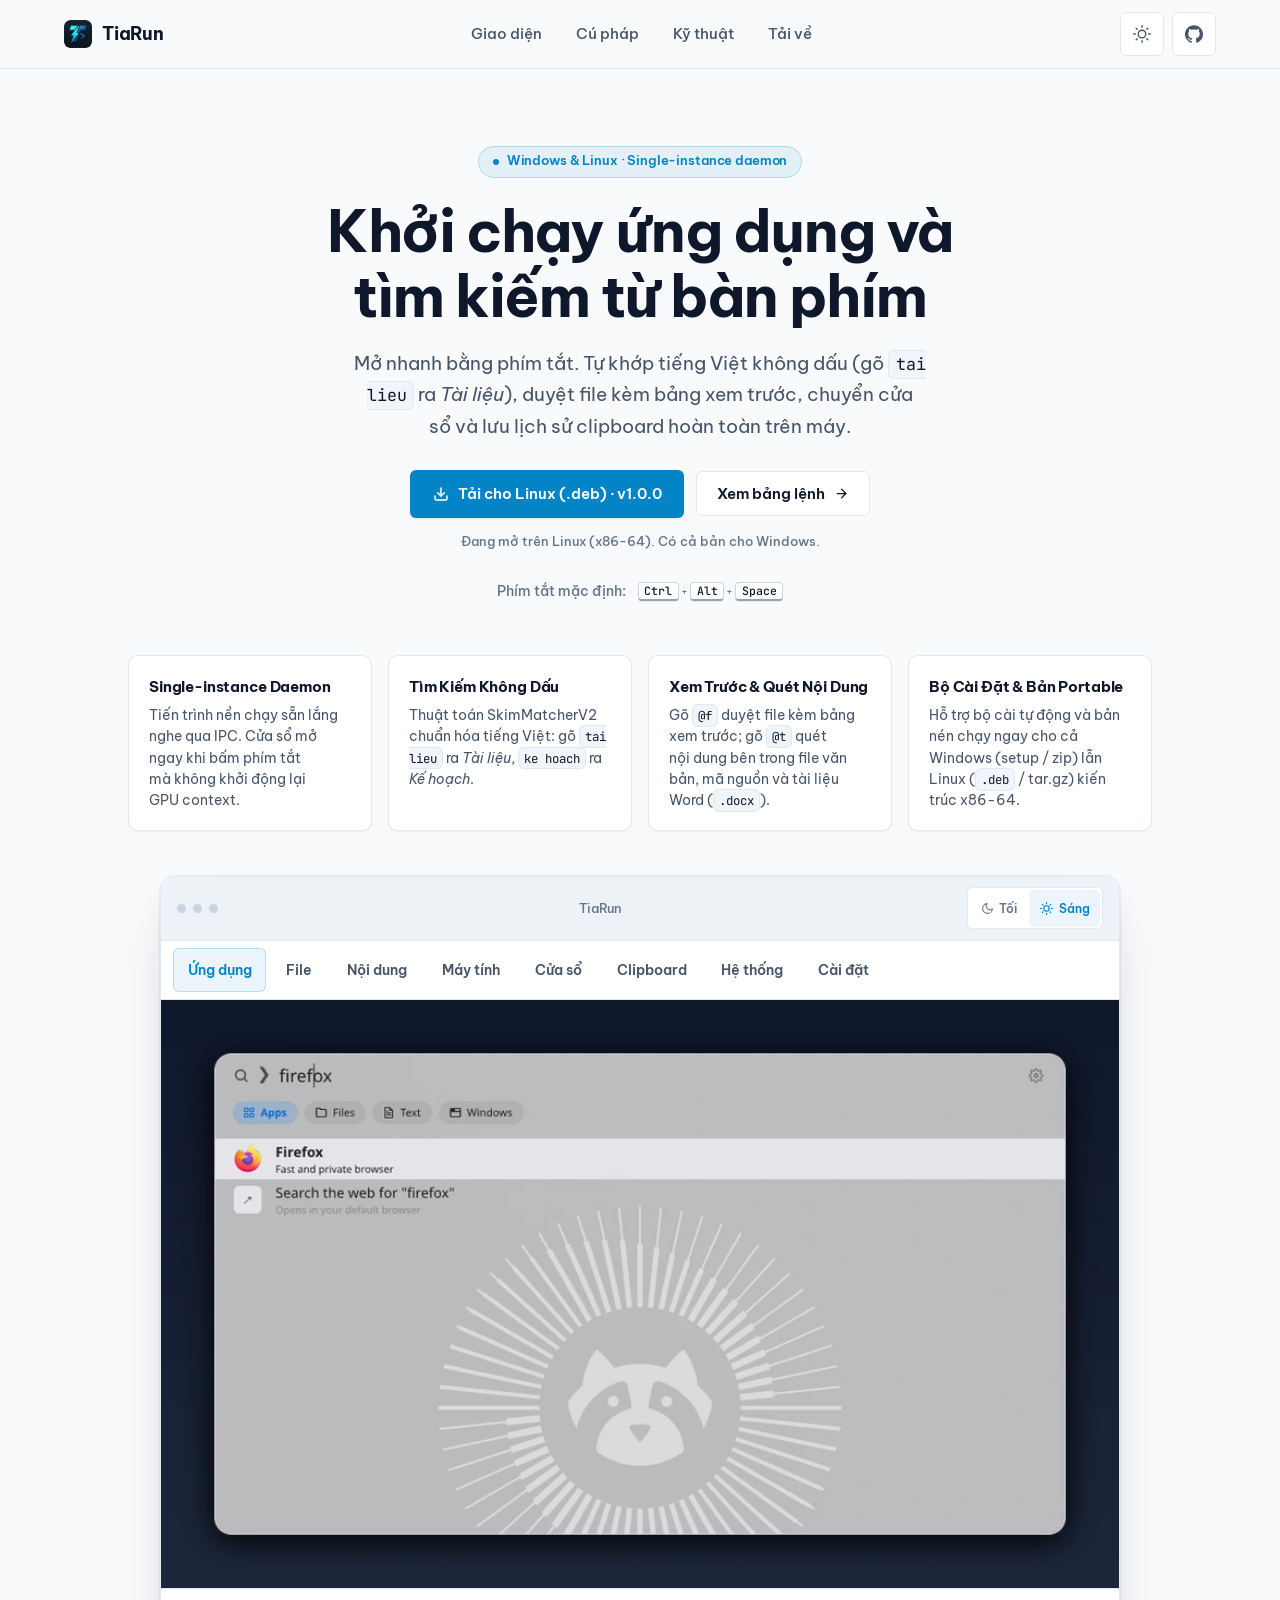
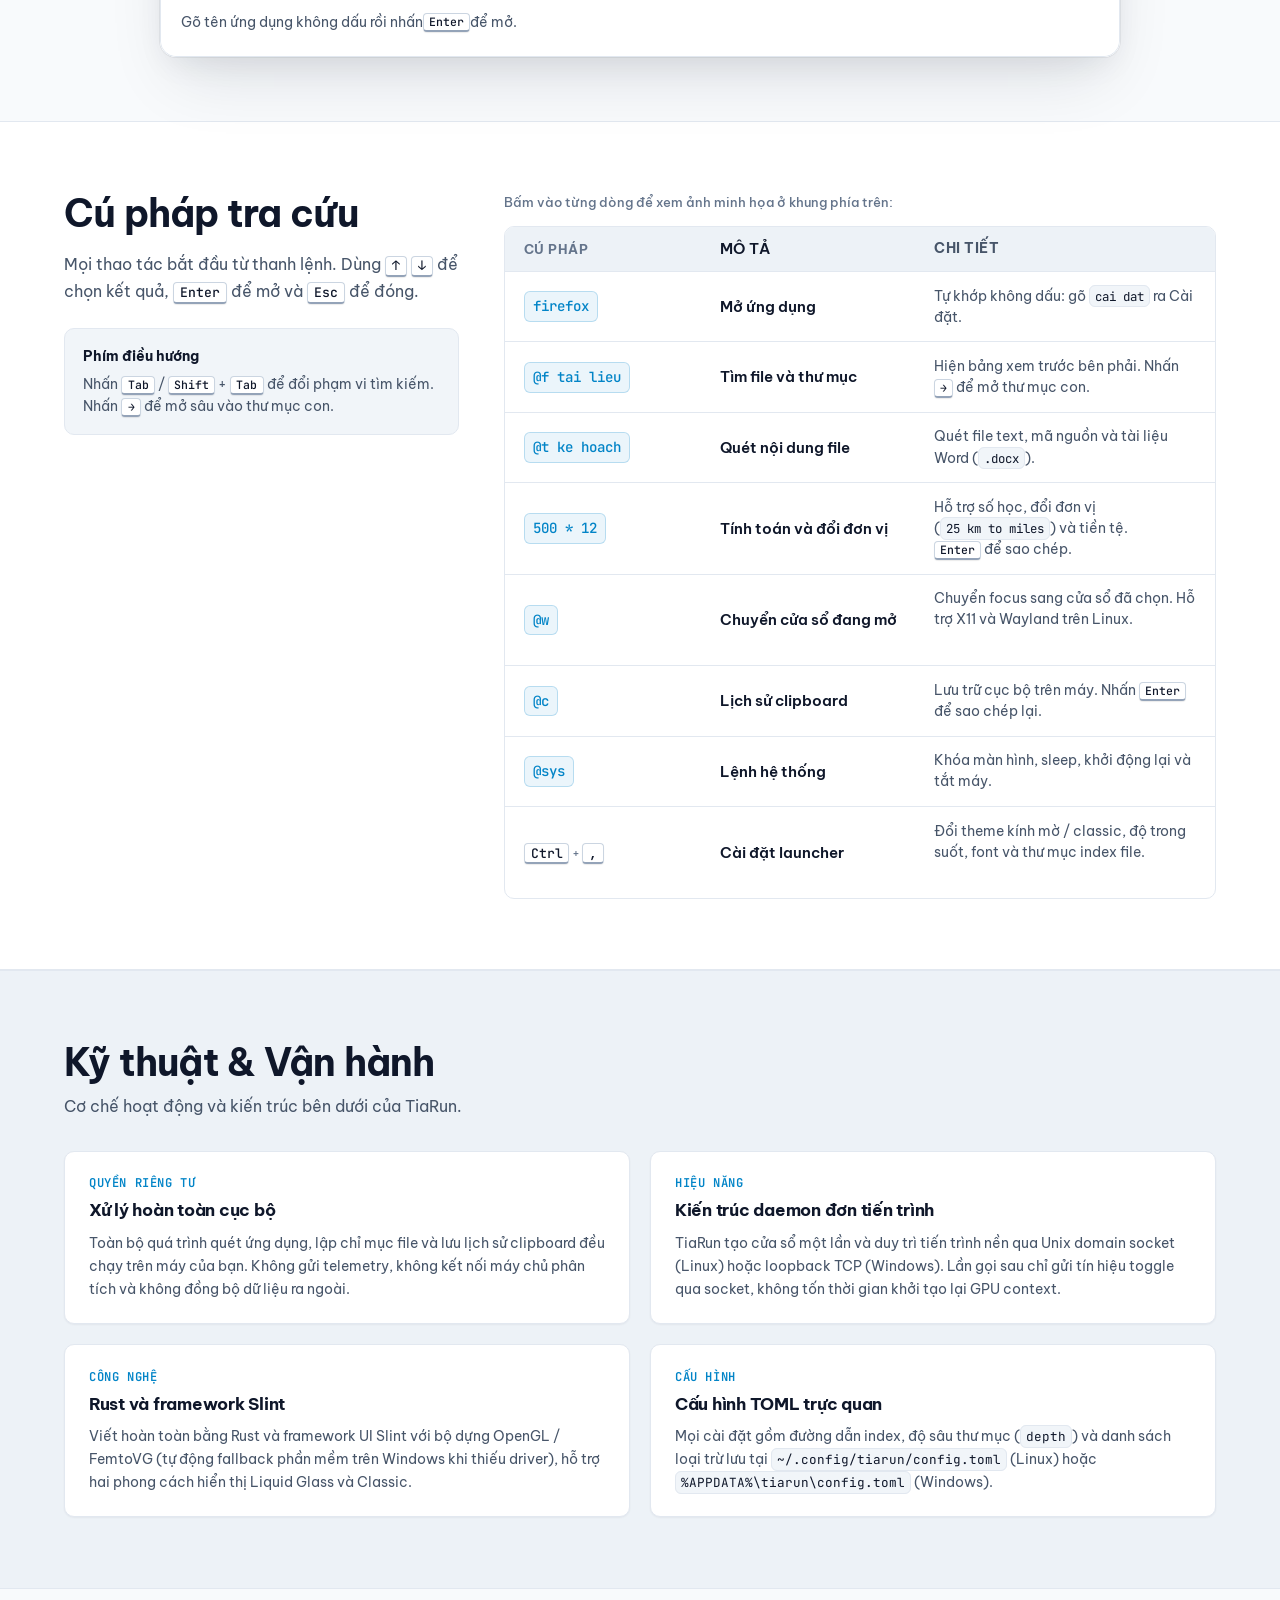
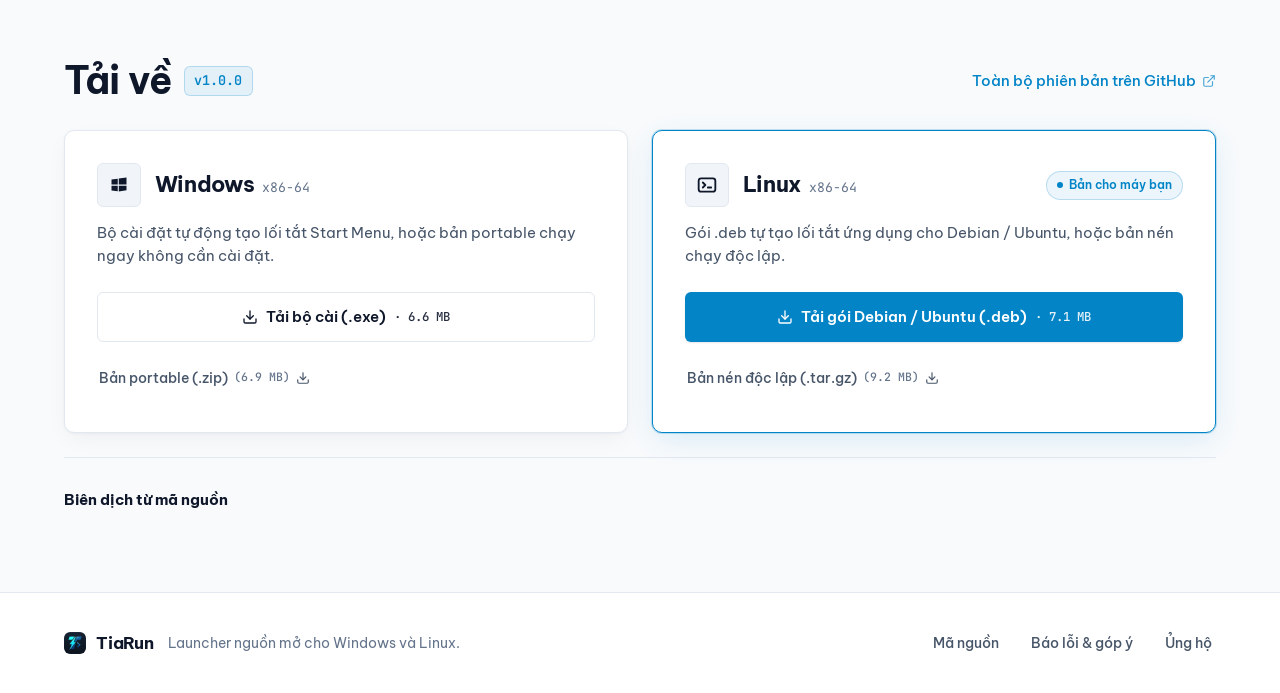
==== commit 05abff1a: "chore(website): update direct download links and asset sizes to v1.0.0" ====
--- a/index.html
+++ b/index.html
@@ -420,15 +420,15 @@
             <p class="card-desc">Bộ cài đặt tự động tạo lối tắt Start Menu, hoặc bản portable chạy ngay không cần cài đặt.</p>
 
             <div class="card-actions">
-              <a class="button secondary download-btn" data-package="exe" href="https://github.com/hieunx1024/tiarun/releases/latest">
+              <a class="button secondary download-btn" data-package="exe" href="https://github.com/hieunx1024/tiarun/releases/download/v1.0.0/tiarun-setup.exe">
                 <svg width="16" height="16" viewBox="0 0 24 24" fill="none" stroke="currentColor" stroke-width="2" stroke-linecap="round" stroke-linejoin="round" aria-hidden="true"><path d="M21 15v4a2 2 0 0 1-2 2H5a2 2 0 0 1-2-2v-4"/><polyline points="7 10 12 15 17 10"/><line x1="12" y1="15" x2="12" y2="3"/></svg>
                 <span class="btn-label">Tải bộ cài (.exe)</span>
-                <span class="file-size" id="size-exe">· 5.4 MB</span>
+                <span class="file-size" id="size-exe">· 6.6 MB</span>
               </a>
 
-              <a class="text-link secondary-download" data-package="zip" href="https://github.com/hieunx1024/tiarun/releases/latest">
+              <a class="text-link secondary-download" data-package="zip" href="https://github.com/hieunx1024/tiarun/releases/download/v1.0.0/tiarun-windows-x86_64.zip">
                 <span>Bản portable (.zip)</span>
-                <span class="file-size-inline" id="size-zip">(5.1 MB)</span>
+                <span class="file-size-inline" id="size-zip">(6.9 MB)</span>
                 <svg width="14" height="14" viewBox="0 0 24 24" fill="none" stroke="currentColor" stroke-width="2" stroke-linecap="round" stroke-linejoin="round" aria-hidden="true"><path d="M21 15v4a2 2 0 0 1-2 2H5a2 2 0 0 1-2-2v-4"/><polyline points="7 10 12 15 17 10"/><line x1="12" y1="15" x2="12" y2="3"/></svg>
               </a>
             </div>
@@ -456,15 +456,15 @@
             <p class="card-desc">Gói .deb tự tạo lối tắt ứng dụng cho Debian / Ubuntu, hoặc bản nén chạy độc lập.</p>
 
             <div class="card-actions">
-              <a class="button secondary download-btn" data-package="deb" href="https://github.com/hieunx1024/tiarun/releases/latest">
+              <a class="button secondary download-btn" data-package="deb" href="https://github.com/hieunx1024/tiarun/releases/download/v1.0.0/tiarun_1.0.0_amd64.deb">
                 <svg width="16" height="16" viewBox="0 0 24 24" fill="none" stroke="currentColor" stroke-width="2" stroke-linecap="round" stroke-linejoin="round" aria-hidden="true"><path d="M21 15v4a2 2 0 0 1-2 2H5a2 2 0 0 1-2-2v-4"/><polyline points="7 10 12 15 17 10"/><line x1="12" y1="15" x2="12" y2="3"/></svg>
                 <span class="btn-label">Tải gói Debian / Ubuntu (.deb)</span>
-                <span class="file-size" id="size-deb">· 5.2 MB</span>
+                <span class="file-size" id="size-deb">· 7.1 MB</span>
               </a>
 
-              <a class="text-link secondary-download" data-package="tar" href="https://github.com/hieunx1024/tiarun/releases/latest">
+              <a class="text-link secondary-download" data-package="tar" href="https://github.com/hieunx1024/tiarun/releases/download/v1.0.0/tiarun-linux-x86_64.tar.gz">
                 <span>Bản nén độc lập (.tar.gz)</span>
-                <span class="file-size-inline" id="size-tar">(7.2 MB)</span>
+                <span class="file-size-inline" id="size-tar">(9.2 MB)</span>
                 <svg width="14" height="14" viewBox="0 0 24 24" fill="none" stroke="currentColor" stroke-width="2" stroke-linecap="round" stroke-linejoin="round" aria-hidden="true"><path d="M21 15v4a2 2 0 0 1-2 2H5a2 2 0 0 1-2-2v-4"/><polyline points="7 10 12 15 17 10"/><line x1="12" y1="15" x2="12" y2="3"/></svg>
               </a>
             </div>
